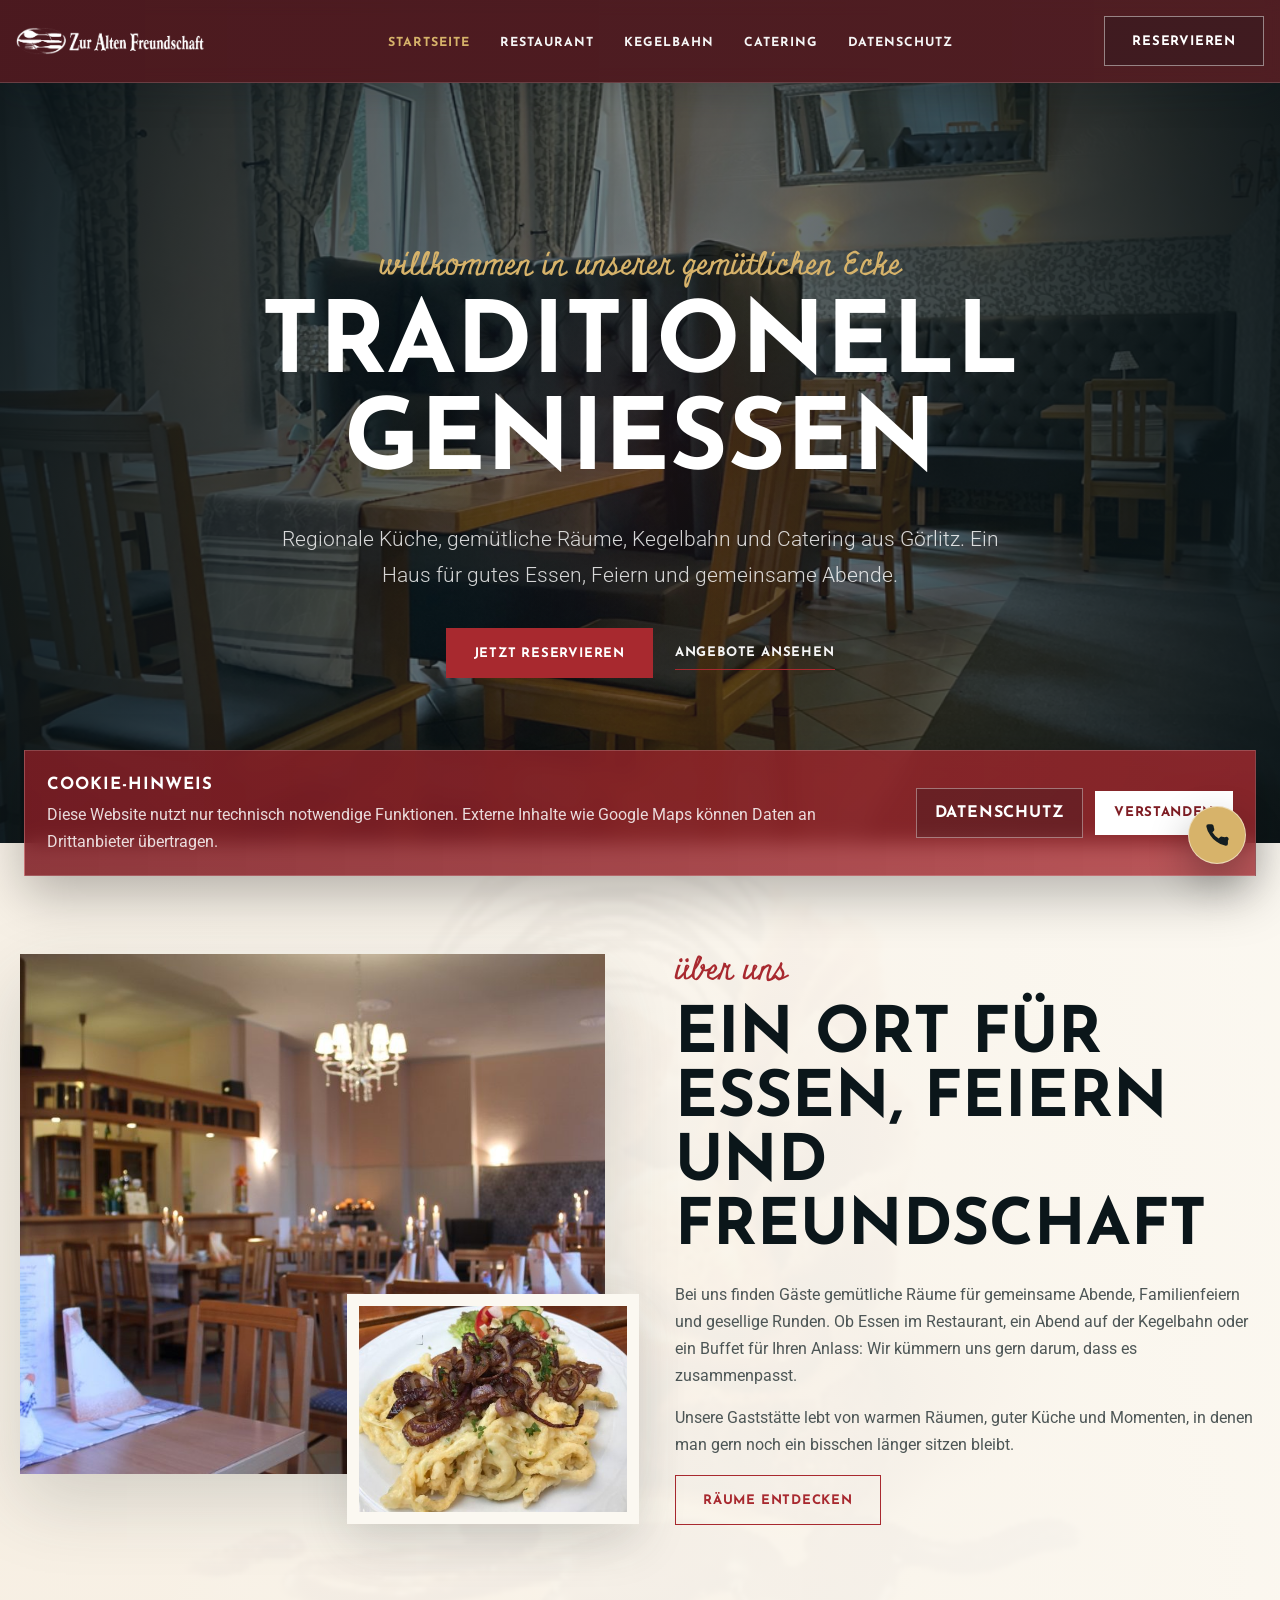
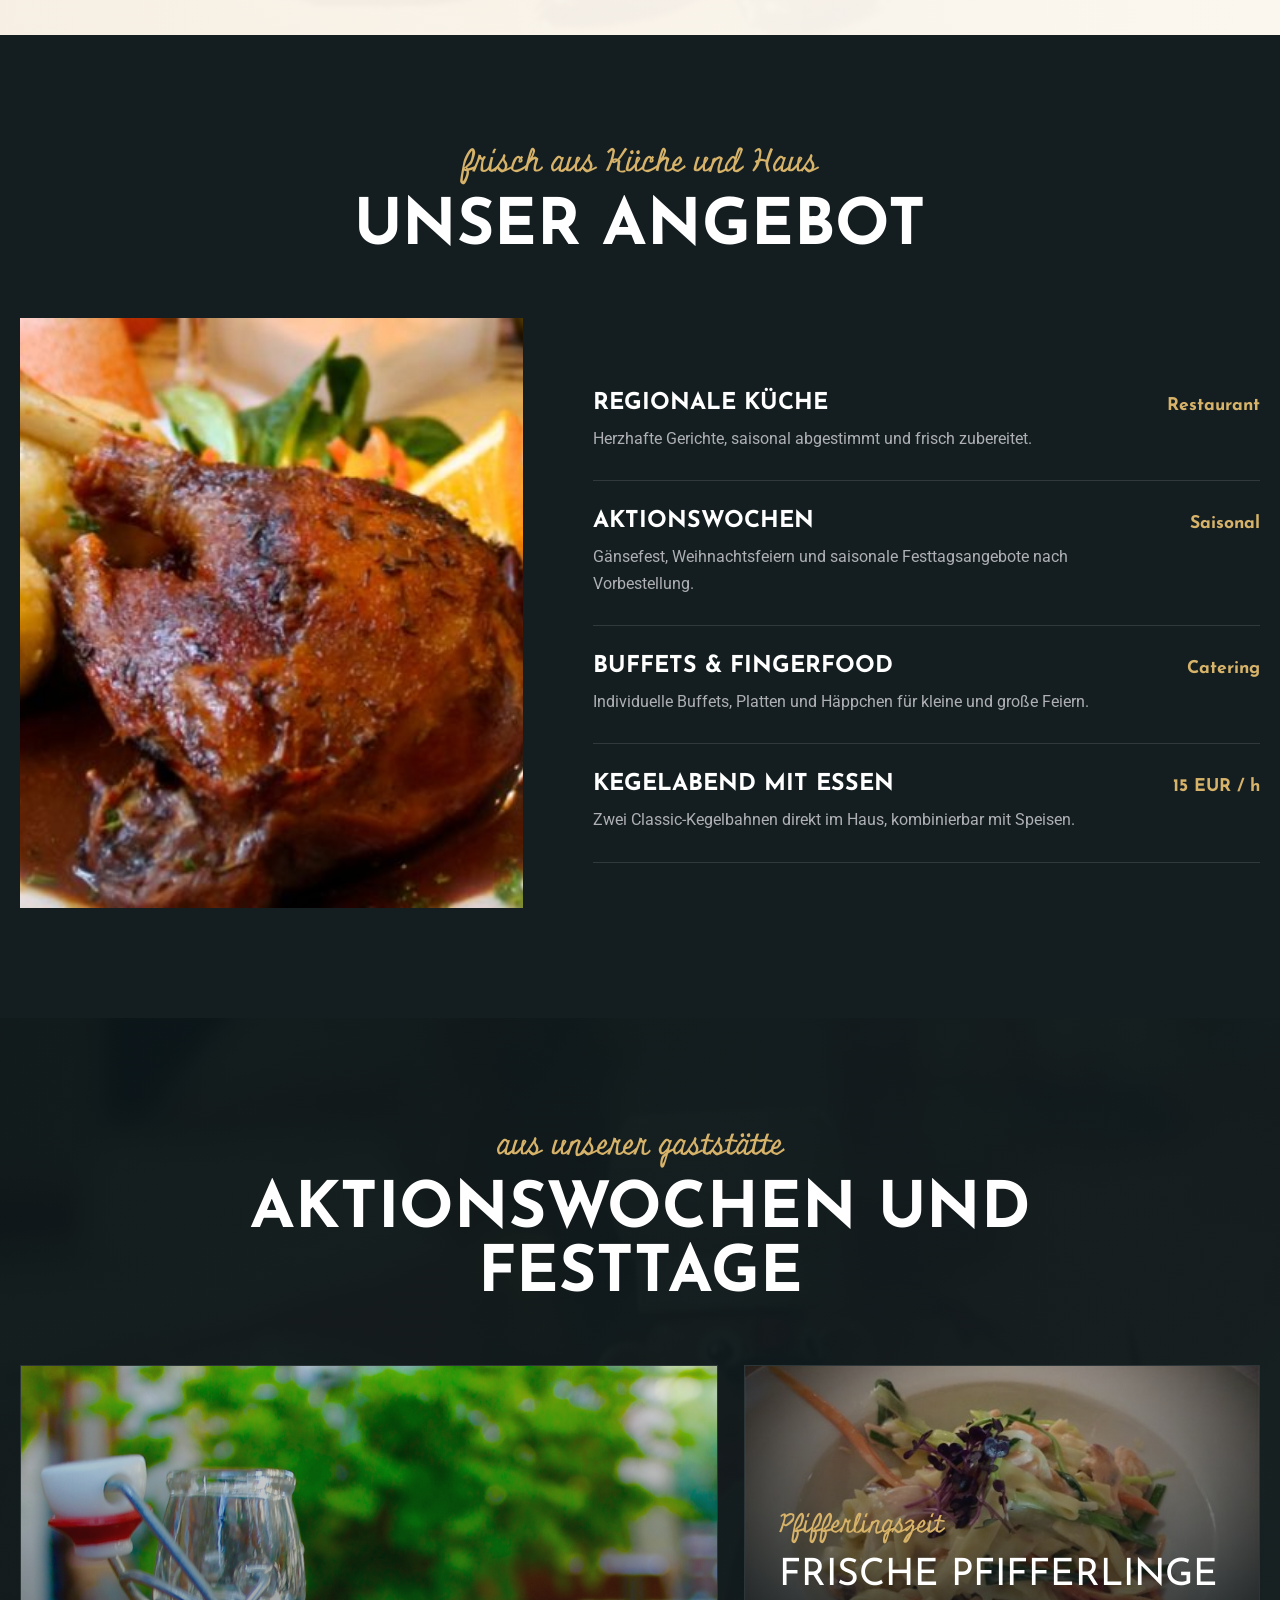
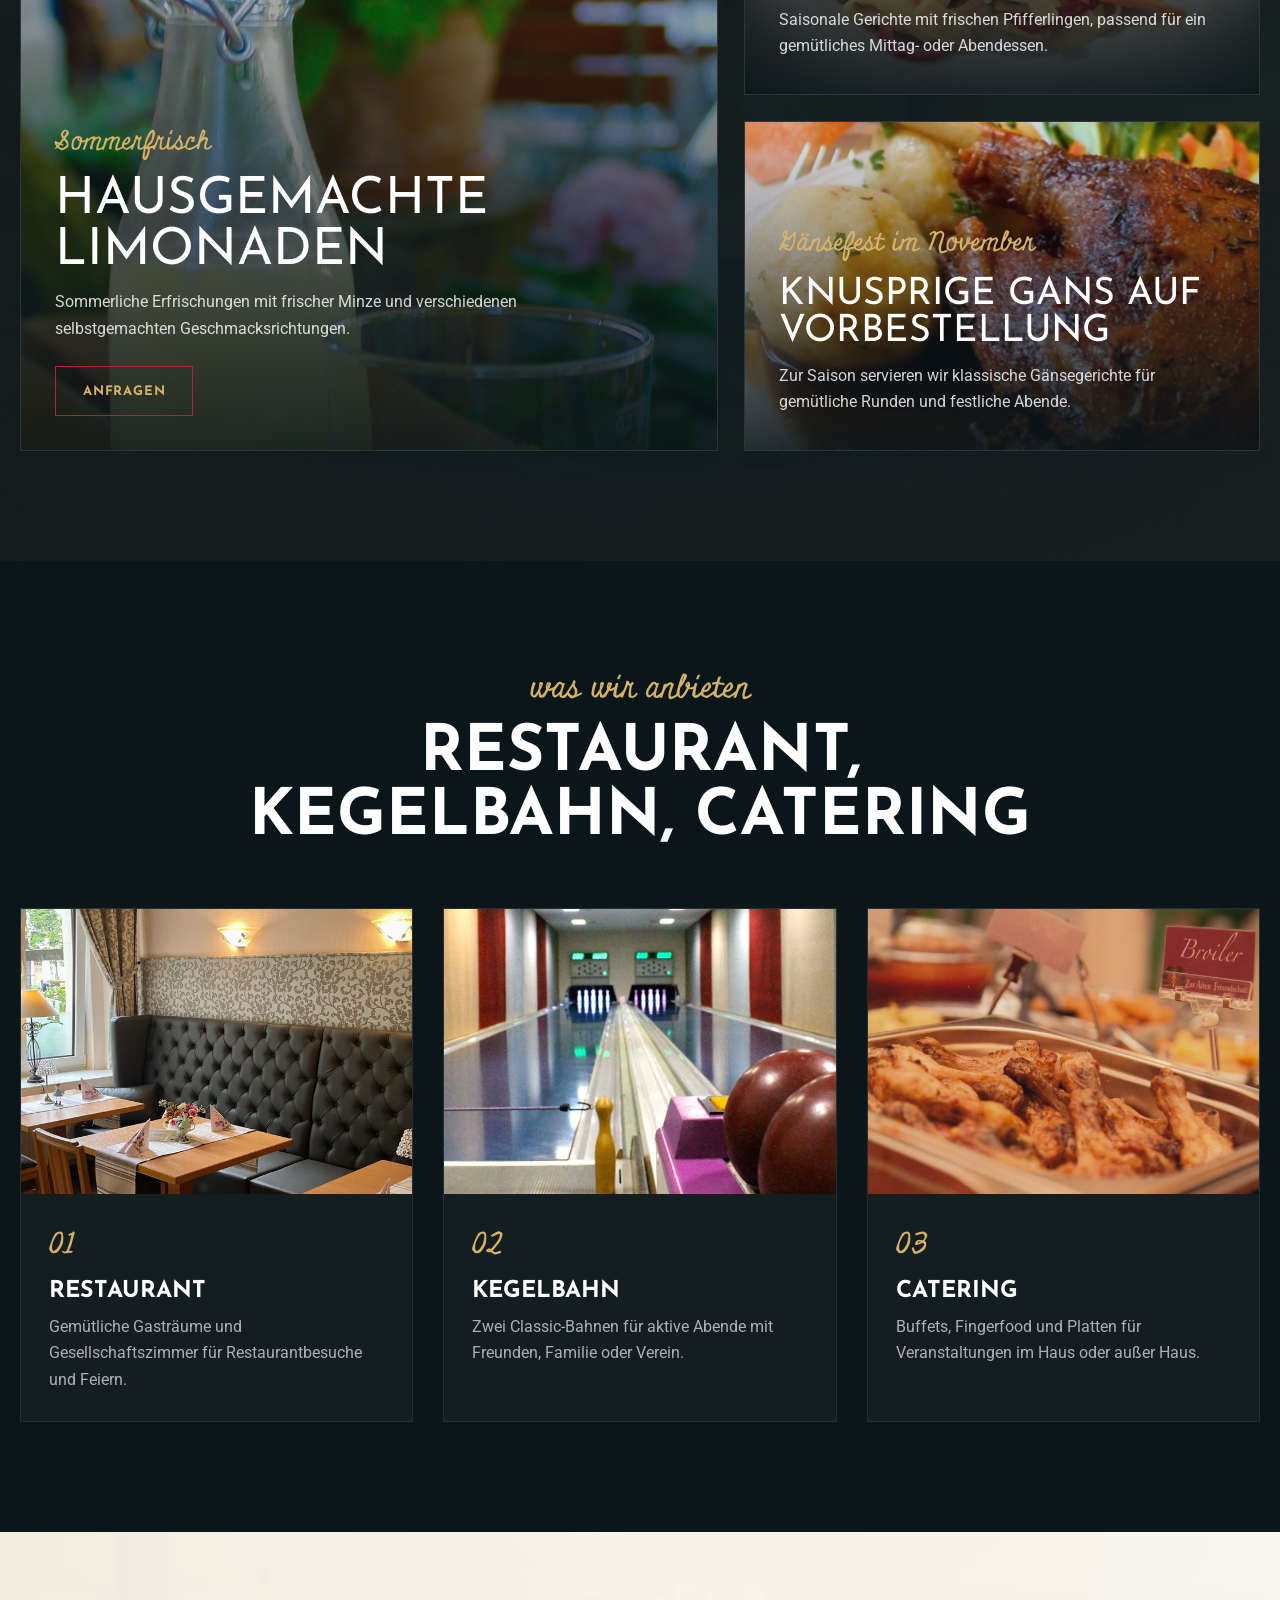
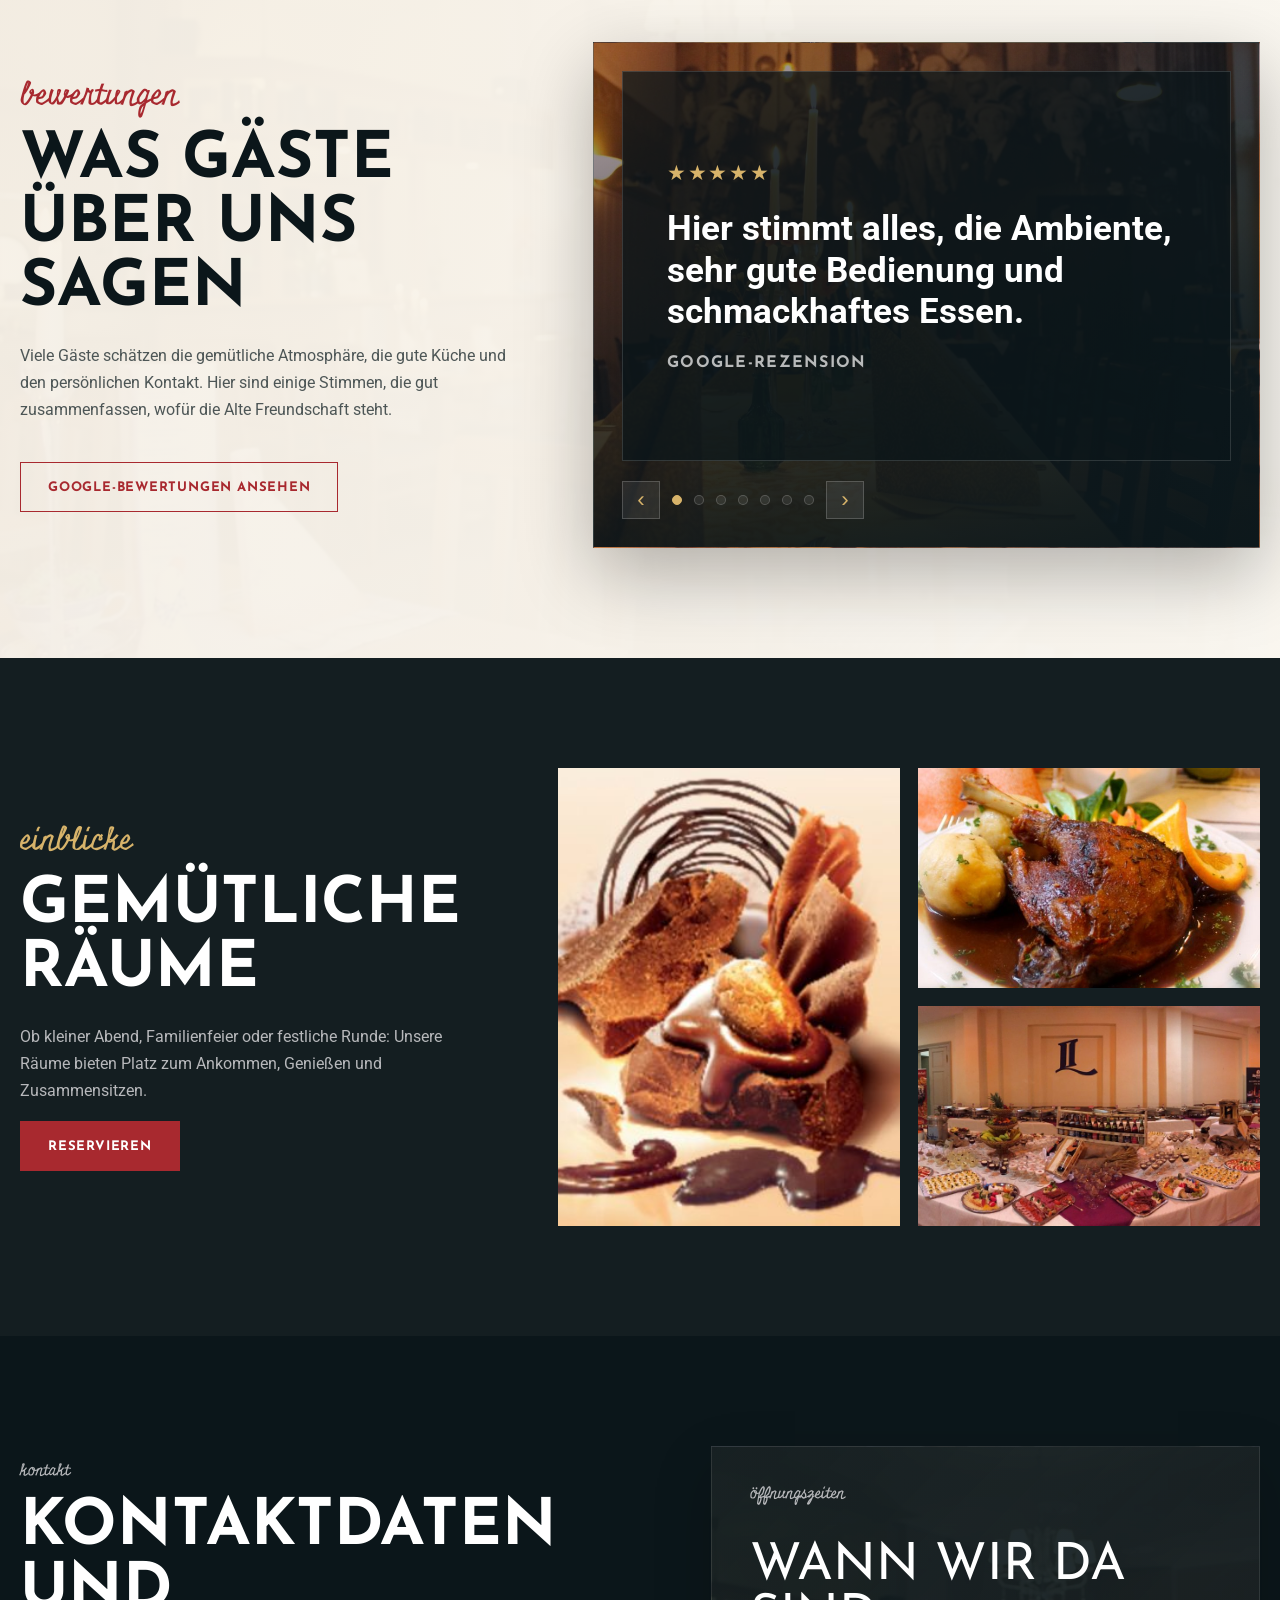
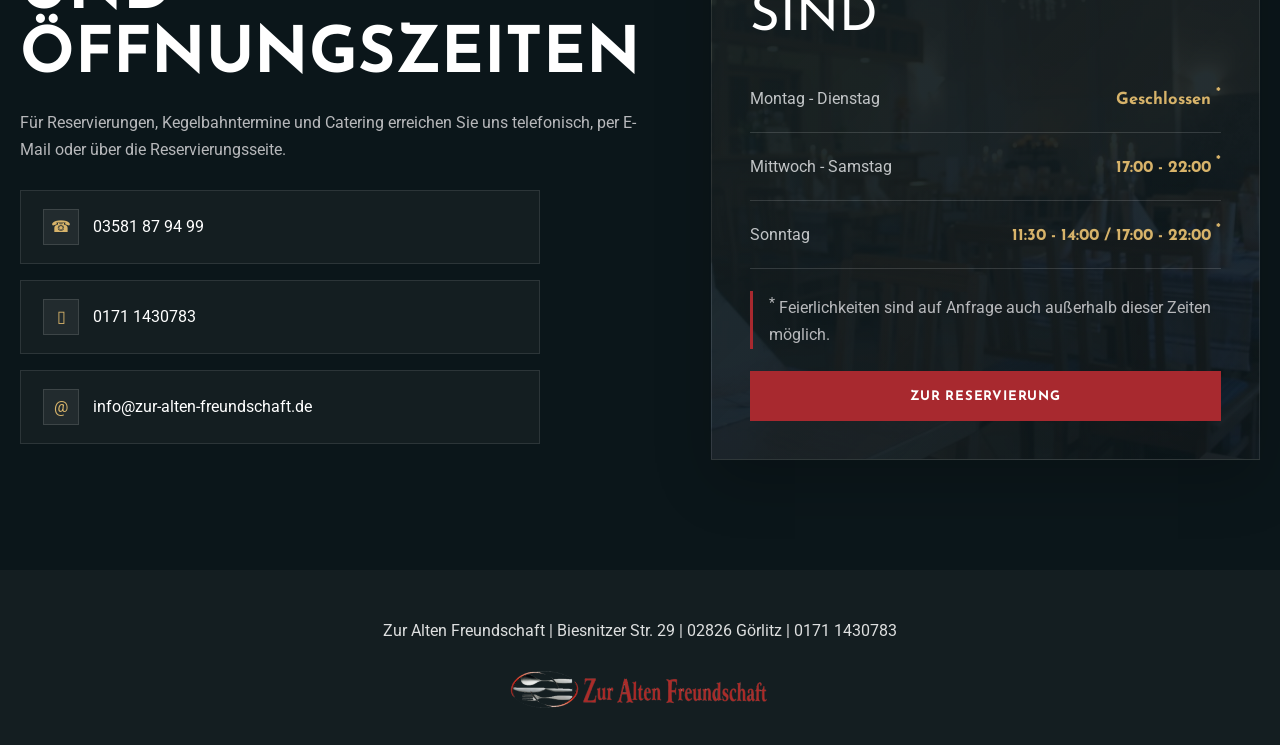
==== index.html @ 2b494a45 "Update homepage card for Pfifferlingszeit" ====
<!doctype html>
<html lang="de">
  <head>
    <meta charset="utf-8">
    <meta name="viewport" content="width=device-width, initial-scale=1">
    <title>Zur Alten Freundschaft Görlitz | Restaurant, Kegelbahn &amp; Catering</title>
    <meta name="description" content="Zur Alten Freundschaft in Görlitz: regionale Küche, gemütliche Gasträume, Classic-Kegelbahn, Catering und Feiern in der Biesnitzer Straße.">
    <link rel="canonical" href="https://www.zur-alten-freundschaft.de/">
    <meta property="og:type" content="website">
    <meta property="og:locale" content="de_DE">
    <meta property="og:site_name" content="Zur Alten Freundschaft">
    <meta property="og:title" content="Zur Alten Freundschaft Görlitz">
    <meta property="og:description" content="Restaurant, Kegelbahn, Catering und Feiern in Görlitz.">
    <meta property="og:url" content="https://www.zur-alten-freundschaft.de/">
    <meta property="og:image" content="https://www.zur-alten-freundschaft.de/assets/images/hero.jpg">
    <meta name="twitter:card" content="summary_large_image">
    <meta name="twitter:title" content="Zur Alten Freundschaft Görlitz">
    <meta name="twitter:description" content="Restaurant, Kegelbahn, Catering und Feiern in Görlitz.">
    <meta name="twitter:image" content="https://www.zur-alten-freundschaft.de/assets/images/hero.jpg">
    <script type="application/ld+json">
      {
        "@context": "https://schema.org",
        "@type": "Restaurant",
        "name": "Zur Alten Freundschaft",
        "url": "https://www.zur-alten-freundschaft.de/",
        "image": "https://www.zur-alten-freundschaft.de/assets/images/hero.jpg",
        "telephone": ["+49 3581 879499", "+49 171 1430783"],
        "email": "info@zur-alten-freundschaft.de",
        "address": {
          "@type": "PostalAddress",
          "streetAddress": "Biesnitzer Str. 29",
          "postalCode": "02826",
          "addressLocality": "Görlitz",
          "addressCountry": "DE"
        },
        "servesCuisine": ["Regionale Küche", "Deutsche Küche"],
        "priceRange": "$$",
        "amenityFeature": [
          {
            "@type": "LocationFeatureSpecification",
            "name": "Classic-Kegelbahn",
            "value": true
          },
          {
            "@type": "LocationFeatureSpecification",
            "name": "Catering und Partyservice",
            "value": true
          }
        ],
        "openingHoursSpecification": [
          {
            "@type": "OpeningHoursSpecification",
            "dayOfWeek": ["Wednesday", "Thursday", "Friday", "Saturday"],
            "opens": "17:00",
            "closes": "22:00"
          },
          {
            "@type": "OpeningHoursSpecification",
            "dayOfWeek": "Sunday",
            "opens": "11:30",
            "closes": "14:00"
          },
          {
            "@type": "OpeningHoursSpecification",
            "dayOfWeek": "Sunday",
            "opens": "17:00",
            "closes": "22:00"
          }
        ]
      }
    </script>
    <link rel="preconnect" href="https://fonts.googleapis.com">
    <link rel="preconnect" href="https://fonts.gstatic.com" crossorigin>
    <link href="https://fonts.googleapis.com/css2?family=Josefin+Sans:wght@300;400;600;700&amp;family=Miniver&amp;family=Roboto:wght@400;500;700&amp;display=swap" rel="stylesheet">
    <link rel="stylesheet" href="styles.css">
  </head>
  <body class="bites-page">
    <a class="skip-link" href="#inhalt">Zum Inhalt springen</a>

    <header class="bites-header">
      <div class="bites-header-inner">
        <a class="bites-brand" href="index.html" aria-label="Zur Alten Freundschaft">
          <img src="assets/images/logo-small.png" alt="Zur Alten Freundschaft">
        </a>
        <button class="bites-menu-toggle" type="button" aria-expanded="false" aria-controls="bites-nav">
          <span></span>
          <span></span>
          <span></span>
          <span class="visually-hidden">Menü öffnen</span>
        </button>
        <nav class="bites-nav" id="bites-nav" aria-label="Hauptnavigation">
          <a href="index.html" aria-current="page">Startseite</a>
          <a href="restaurant.html">Restaurant</a>
          <a href="kegelbahn.html">Kegelbahn</a>
          <a href="catering.html">Catering</a>
          <a href="impressum.html">Datenschutz</a>
        </nav>
        <a class="bites-reserve" href="reservierung.html">Reservieren</a>
      </div>
    </header>

    <main id="inhalt">
      <section class="bites-hero">
        <div class="bites-hero-media" aria-hidden="true">
          <img src="assets/images/hero.jpg" alt="">
        </div>
        <div class="bites-hero-content">
          <p class="script-title">willkommen in unserer gemütlichen Ecke</p>
          <h1>Traditionell genießen</h1>
          <p>Regionale Küche, gemütliche Räume, Kegelbahn und Catering aus Görlitz. Ein Haus für gutes Essen, Feiern und gemeinsame Abende.</p>
          <div class="bites-actions">
            <a class="bites-button" href="reservierung.html">Jetzt reservieren</a>
            <a class="bites-link" href="#speisekarte">Angebote ansehen</a>
          </div>
        </div>
      </section>

      <section class="bites-about">
        <div class="bites-container bites-about-grid">
          <div class="bites-about-images">
            <img class="about-main" src="assets/images/restaurant-gastraum.jpg" alt="Gastraum der Alten Freundschaft">
            <img class="about-small" src="assets/images/home-15.jpg" alt="Gemütlicher Innenraum">
          </div>
          <div class="bites-copy">
            <p class="script-title">über uns</p>
            <h2>Ein Ort für Essen, Feiern und Freundschaft</h2>
            <p>Bei uns finden Gäste gemütliche Räume für gemeinsame Abende, Familienfeiern und gesellige Runden. Ob Essen im Restaurant, ein Abend auf der Kegelbahn oder ein Buffet für Ihren Anlass: Wir kümmern uns gern darum, dass es zusammenpasst.</p>
            <p>Unsere Gaststätte lebt von warmen Räumen, guter Küche und Momenten, in denen man gern noch ein bisschen länger sitzen bleibt.</p>
            <a class="bites-button outline" href="restaurant.html">Räume entdecken</a>
          </div>
        </div>
      </section>

      <section class="bites-specials" id="speisekarte">
        <div class="bites-container">
          <div class="bites-section-title">
            <p class="script-title">frisch aus Küche und Haus</p>
            <h2>Unser Angebot</h2>
          </div>
          <div class="bites-menu-grid">
            <div class="bites-menu-image">
              <img src="assets/images/home-01.jpg" alt="Angerichtetes Gericht">
            </div>
            <div class="bites-menu-list">
              <article>
                <div>
                  <h3>Regionale Küche</h3>
                  <p>Herzhafte Gerichte, saisonal abgestimmt und frisch zubereitet.</p>
                </div>
                <strong>Restaurant</strong>
              </article>
              <article>
                <div>
                  <h3>Aktionswochen</h3>
                  <p>Gänsefest, Weihnachtsfeiern und saisonale Festtagsangebote nach Vorbestellung.</p>
                </div>
                <strong>Saisonal</strong>
              </article>
              <article>
                <div>
                  <h3>Buffets &amp; Fingerfood</h3>
                  <p>Individuelle Buffets, Platten und Häppchen für kleine und große Feiern.</p>
                </div>
                <strong>Catering</strong>
              </article>
              <article>
                <div>
                  <h3>Kegelabend mit Essen</h3>
                  <p>Zwei Classic-Kegelbahnen direkt im Haus, kombinierbar mit Speisen.</p>
                </div>
                <strong>15 EUR / h</strong>
              </article>
            </div>
          </div>
        </div>
      </section>

      <section class="bites-actions-band">
        <div class="bites-container">
          <div class="bites-section-title">
            <p class="script-title">aus unserer gaststätte</p>
            <h2>Aktionswochen und Festtage</h2>
          </div>
          <div class="bites-action-week-grid">
            <article class="bites-action-week featured">
              <img src="assets/images/hausgemachte-limonade.jpg" alt="Hausgemachte Limonade mit Minze">
              <div>
                <span>Sommerfrisch</span>
                <h3>Hausgemachte Limonaden</h3>
                <p>Sommerliche Erfrischungen mit frischer Minze und verschiedenen selbstgemachten Geschmacksrichtungen.</p>
                <a class="bites-button outline" href="reservierung.html">Anfragen</a>
              </div>
            </article>
            <article class="bites-action-week">
              <img src="assets/images/home-17.jpg" alt="Saisonales Gericht zur Pfifferlingszeit">
              <div>
                <span>Pfifferlingszeit</span>
                <h3>Frische Pfifferlinge</h3>
                <p>Saisonale Gerichte mit frischen Pfifferlingen, passend für ein gemütliches Mittag- oder Abendessen.</p>
              </div>
            </article>
            <article class="bites-action-week">
              <img src="assets/images/action-xmas-food.jpg" alt="Saisonales Gänsegericht">
              <div>
                <span>Gänsefest im November</span>
                <h3>Knusprige Gans auf Vorbestellung</h3>
                <p>Zur Saison servieren wir klassische Gänsegerichte für gemütliche Runden und festliche Abende.</p>
              </div>
            </article>
          </div>
        </div>
      </section>

      <section class="bites-offers">
        <div class="bites-container">
          <div class="bites-section-title">
            <p class="script-title">was wir anbieten</p>
            <h2>Restaurant, Kegelbahn, Catering</h2>
          </div>
          <div class="bites-card-grid">
            <a class="bites-card" href="restaurant.html">
              <img src="assets/images/offer-rooms.jpg" alt="Gedeckter Tisch im Gastraum">
              <span>01</span>
              <h3>Restaurant</h3>
              <p>Gemütliche Gasträume und Gesellschaftszimmer für Restaurantbesuche und Feiern.</p>
            </a>
            <a class="bites-card" href="kegelbahn.html">
              <img src="assets/images/offer-kegel.jpg" alt="Classic-Kegelbahn">
              <span>02</span>
              <h3>Kegelbahn</h3>
              <p>Zwei Classic-Bahnen für aktive Abende mit Freunden, Familie oder Verein.</p>
            </a>
            <a class="bites-card" href="catering.html">
              <img src="assets/images/offer-catering.jpg" alt="Cateringplatte mit frischen Speisen">
              <span>03</span>
              <h3>Catering</h3>
              <p>Buffets, Fingerfood und Platten für Veranstaltungen im Haus oder außer Haus.</p>
            </a>
          </div>
        </div>
      </section>

      <section class="bites-reviews" aria-labelledby="bewertungen-title">
        <div class="bites-container bites-review-grid">
          <div class="bites-copy bites-review-intro">
            <p class="script-title">bewertungen</p>
            <h2 id="bewertungen-title">Was Gäste über uns sagen</h2>
            <p>Viele Gäste schätzen die gemütliche Atmosphäre, die gute Küche und den persönlichen Kontakt. Hier sind einige Stimmen, die gut zusammenfassen, wofür die Alte Freundschaft steht.</p>
            <a class="bites-button outline" href="https://www.google.com/search?q=Zur+Alten+Freundschaft+G%C3%B6rlitz+Bewertungen" target="_blank" rel="noopener">Google-Bewertungen ansehen</a>
          </div>
          <div class="bites-review-slider" data-review-slider aria-label="Gästestimmen als Slider">
            <div class="bites-review-track">
              <article class="bites-review-card is-active" data-review-slide>
                <div class="bites-review-stars" aria-label="5 von 5 Sternen">★★★★★</div>
                <blockquote>Hier stimmt alles, die Ambiente, sehr gute Bedienung und schmackhaftes Essen.</blockquote>
                <p>Google-Rezension</p>
              </article>
              <article class="bites-review-card" data-review-slide aria-hidden="true">
                <div class="bites-review-stars" aria-label="5 von 5 Sternen">★★★★★</div>
                <blockquote>Essen war sehr gut und Bedienung war freundlich.</blockquote>
                <p>Stefan Kirsch</p>
              </article>
              <article class="bites-review-card" data-review-slide aria-hidden="true">
                <div class="bites-review-stars" aria-label="5 von 5 Sternen">★★★★★</div>
                <blockquote>Der Abend war sehr gemütlich, das Essen schmeckte sehr gut. Der Service war freundlich und auf unser Wohl bedacht. Gerne kommen wir wieder.</blockquote>
                <p>Katrin Elsner</p>
              </article>
              <article class="bites-review-card" data-review-slide aria-hidden="true">
                <div class="bites-review-stars" aria-label="5 von 5 Sternen">★★★★★</div>
                <blockquote>Tolle Gaststätte!</blockquote>
                <p>Anja Klaus</p>
              </article>
              <article class="bites-review-card" data-review-slide aria-hidden="true">
                <div class="bites-review-stars" aria-label="5 von 5 Sternen">★★★★★</div>
                <blockquote>Wir sind sehr freundlich empfangen und bedient worden. Das Ambiente ist richtig toll und angenehm. Das Essen war außerdem sehr lecker. Nur zu empfehlen.</blockquote>
                <p>San Dra</p>
              </article>
              <article class="bites-review-card" data-review-slide aria-hidden="true">
                <div class="bites-review-stars" aria-label="5 von 5 Sternen">★★★★★</div>
                <blockquote>Waren zum Feiern da, sehr gutes Buffet, super freundliches Personal und echt gutes Bier. Daumen hoch. Besten Dank und Grüße aus Oberbayern!</blockquote>
                <p>Andi Fre</p>
              </article>
              <article class="bites-review-card" data-review-slide aria-hidden="true">
                <div class="bites-review-stars" aria-label="5 von 5 Sternen">★★★★★</div>
                <blockquote>Sehr lecker und wir brauchten nicht lange auf unser Essen warten obwohl die Gaststätte gerammelt voll war. Das Servicepersonal ist nett und aufmerksam.</blockquote>
                <p>Norina Betke</p>
              </article>
            </div>
            <div class="bites-review-controls" aria-label="Bewertungen wechseln">
              <button type="button" data-review-prev aria-label="Vorherige Bewertung">‹</button>
              <button type="button" class="is-active" data-review-dot aria-label="Bewertung 1 anzeigen"></button>
              <button type="button" data-review-dot aria-label="Bewertung 2 anzeigen"></button>
              <button type="button" data-review-dot aria-label="Bewertung 3 anzeigen"></button>
              <button type="button" data-review-dot aria-label="Bewertung 4 anzeigen"></button>
              <button type="button" data-review-dot aria-label="Bewertung 5 anzeigen"></button>
              <button type="button" data-review-dot aria-label="Bewertung 6 anzeigen"></button>
              <button type="button" data-review-dot aria-label="Bewertung 7 anzeigen"></button>
              <button type="button" data-review-next aria-label="Nächste Bewertung">›</button>
            </div>
          </div>
        </div>
      </section>

      <section class="bites-gallery-band">
        <div class="bites-container bites-gallery-layout">
          <div class="bites-copy">
            <p class="script-title">einblicke</p>
            <h2>Gemütliche Räume</h2>
            <p>Ob kleiner Abend, Familienfeier oder festliche Runde: Unsere Räume bieten Platz zum Ankommen, Genießen und Zusammensitzen.</p>
            <a class="bites-button" href="reservierung.html">Reservieren</a>
          </div>
          <div class="bites-gallery-strip bites-rotating-gallery" aria-label="Wechselnde Einblicke in Räume und Speisen">
            <img
              src="assets/images/home-02.jpg"
              alt="Festlich gedeckter Tisch"
              data-rotating-image
              data-interval="4200"
              data-images="assets/images/home-02.jpg|assets/images/restaurant-gastraum.jpg|assets/images/restaurant-fotozimmer.jpg|assets/images/restaurant-12.jpg|assets/images/home-15.jpg"
              data-alts="Festlich gedeckter Tisch|Gastraum der Alten Freundschaft|Fotozimmer mit historischer Dekoration|Feierlich eingedeckte Tafel|Gemütlicher Innenraum">
            <img
              src="assets/images/home-06.jpg"
              alt="Buffetauswahl"
              data-rotating-image
              data-interval="5200"
              data-images="assets/images/home-06.jpg|assets/images/catering-buffet.jpg|assets/images/catering-fingerfood.jpg|assets/images/catering-platte.jpg|assets/images/home-01.jpg"
              data-alts="Buffetauswahl|Kaltes und warmes Buffet|Fingerfood auf Platten|Belegte Brötchen und Häppchen|Angerichtetes Gericht">
            <img
              src="assets/images/catering-wide.jpg"
              alt="Cateringtafel"
              data-rotating-image
              data-interval="6100"
              data-images="assets/images/catering-wide.jpg|assets/images/catering-01.jpg|assets/images/offer-catering.jpg|assets/images/action-xmas-food.jpg|assets/images/restaurant-maritimer.jpg"
              data-alts="Cateringtafel|Cateringplatte mit herzhaften Speisen|Cateringplatte mit frischen Speisen|Saisonales Gericht|Maritim gestalteter Raum">
          </div>
        </div>
      </section>

      <section class="bites-contact">
        <div class="bites-container bites-contact-grid">
          <div>
            <p class="script-title">kontakt</p>
            <h2>Kontaktdaten und Öffnungszeiten</h2>
            <p>Für Reservierungen, Kegelbahntermine und Catering erreichen Sie uns telefonisch, per E-Mail oder über die Reservierungsseite.</p>
            <div class="bites-contact-box bites-contact-compact">
              <a href="tel:+493581879499">03581 87 94 99</a>
              <a href="tel:+491711430783">0171 1430783</a>
              <a href="mailto:info@zur-alten-freundschaft.de">info@zur-alten-freundschaft.de</a>
            </div>
          </div>
          <div class="bites-hours-panel">
            <p class="script-title">öffnungszeiten</p>
            <h3>Wann wir da sind</h3>
            <div class="bites-hours" aria-label="Öffnungszeiten">
              <div><span>Montag - Dienstag</span><strong>Geschlossen <sup>*</sup></strong></div>
              <div><span>Mittwoch - Samstag</span><strong>17:00 - 22:00 <sup>*</sup></strong></div>
              <div><span>Sonntag</span><strong>11:30 - 14:00 / 17:00 - 22:00 <sup>*</sup></strong></div>
            </div>
            <p class="bites-hours-note"><sup>*</sup> Feierlichkeiten sind auf Anfrage auch außerhalb dieser Zeiten möglich.</p>
            <a class="bites-button" href="reservierung.html">Zur Reservierung</a>
          </div>
        </div>
      </section>
    </main>

    <footer class="page-footer bites-footer">
      <p>Zur Alten Freundschaft | Biesnitzer Str. 29 | 02826 Görlitz | 0171 1430783</p>
      <img class="footer-logo" src="assets/images/logo-small.png" alt="Zur Alten Freundschaft Logo">
    </footer>
    <div class="cookie-banner" data-cookie-banner role="region" aria-label="Cookie-Hinweis">
      <div>
        <strong>Cookie-Hinweis</strong>
        <p>Diese Website nutzt nur technisch notwendige Funktionen. Externe Inhalte wie Google Maps können Daten an Drittanbieter übertragen.</p>
      </div>
      <div class="cookie-actions">
        <a href="impressum.html">Datenschutz</a>
        <button type="button" data-cookie-accept>Verstanden</button>
      </div>
    </div>
    <script src="script.js"></script>
  </body>
</html>
---- styles.css ----
:root {
  --ink: #2f3737;
  --muted: #677270;
  --coal: #4d5656;
  --coal-dark: #303838;
  --gold: #99700a;
  --gold-soft: #fecf88;
  --red: #cb0f33;
  --paper: #ffffff;
  --cream: #f7f1e7;
  --cream-2: #fbf8f1;
  --line: rgba(77, 86, 86, 0.16);
  --shadow: 0 18px 45px rgba(27, 32, 32, 0.16);
  color-scheme: light;
}

* {
  box-sizing: border-box;
}

html {
  scroll-behavior: smooth;
  overflow-x: clip;
}

body {
  margin: 0;
  overflow-x: clip;
  color: var(--ink);
  background: var(--paper);
  font-family: Nunito, "Nunito Sans", Arial, Helvetica, sans-serif;
  font-size: 16px;
  line-height: 1.65;
}

img {
  display: block;
  max-width: 100%;
}

a {
  color: inherit;
}

.skip-link {
  position: absolute;
  left: 1rem;
  top: 1rem;
  z-index: 10;
  transform: translateY(-150%);
  background: var(--red);
  color: var(--paper);
  padding: 0.6rem 0.9rem;
  text-decoration: none;
}

.skip-link:focus {
  transform: translateY(0);
}

.visually-hidden {
  position: absolute;
  width: 1px;
  height: 1px;
  padding: 0;
  overflow: hidden;
  clip: rect(0, 0, 0, 0);
  white-space: nowrap;
  border: 0;
}

.site-hero {
  position: relative;
  min-height: 610px;
  display: flex;
  flex-direction: column;
  color: var(--paper);
  isolation: isolate;
  background:
    linear-gradient(rgba(48, 56, 56, 0.45), rgba(48, 56, 56, 0.55)),
    url("assets/images/hero.jpg") center / cover fixed;
  clip-path: polygon(0 0, 100% 0, 100% 92%, 0 100%);
}

.site-hero::before {
  content: "";
  position: absolute;
  inset: 0;
  z-index: -1;
  background: radial-gradient(circle at 50% 18%, rgba(255, 255, 255, 0.14), transparent 32%);
}

.subhero {
  min-height: 430px;
}

.home-hero {
  min-height: auto;
  color: var(--ink);
  background:
    linear-gradient(180deg, #ffffff 0%, #ffffff 118px, var(--cream-2) 118px, var(--cream-2) 100%);
  clip-path: none;
}

.home-hero::before {
  display: none;
}

.hero-shell {
  width: min(960px, calc(100% - 32px));
  margin: 0 auto;
  padding: 28px 0 118px;
  flex: 1;
  display: flex;
  flex-direction: column;
}

.home-hero .hero-shell {
  width: min(1160px, calc(100% - 32px));
  padding: 24px 0 64px;
}

.brand {
  display: flex;
  justify-content: center;
  margin-bottom: 24px;
}

.brand img {
  width: min(425px, 86vw);
  height: auto;
}

.home-hero .brand {
  margin-bottom: 18px;
}

.home-hero .brand img {
  width: min(385px, 82vw);
}

.main-nav {
  display: flex;
  justify-content: center;
  gap: 10px;
  flex-wrap: wrap;
  margin-bottom: auto;
}

.home-hero .main-nav {
  width: fit-content;
  max-width: 100%;
  margin: 0 auto 44px;
  padding: 7px;
  border: 1px solid rgba(77, 86, 86, 0.16);
  background: rgba(255, 255, 255, 0.88);
  box-shadow: 0 12px 28px rgba(30, 36, 36, 0.08);
}

.main-nav a {
  min-height: 44px;
  display: inline-flex;
  align-items: center;
  justify-content: center;
  padding: 9px 16px;
  border: 1px solid rgba(255, 255, 255, 0.35);
  background: rgba(255, 255, 255, 0.08);
  color: var(--paper);
  text-decoration: none;
  text-transform: uppercase;
  font-size: 0.83rem;
  font-weight: 700;
}

.home-hero .main-nav a {
  min-height: 38px;
  padding: 7px 13px;
  border-color: transparent;
  background: transparent;
  color: var(--coal);
  font-size: 0.78rem;
}

.main-nav a:hover,
.main-nav a:focus-visible,
.main-nav a[aria-current="page"] {
  background: var(--red);
  border-color: var(--red);
  outline: none;
}

.home-hero .main-nav a:hover,
.home-hero .main-nav a:focus-visible,
.home-hero .main-nav a[aria-current="page"] {
  color: var(--paper);
}

.home-intro {
  display: grid;
  grid-template-columns: minmax(0, 0.9fr) minmax(420px, 1.1fr);
  gap: 52px;
  align-items: center;
  padding: 46px 0 24px;
}

.hero-copy {
  width: min(760px, 100%);
  margin: 92px auto 0;
  text-align: center;
}

.home-hero .hero-copy {
  width: 100%;
  margin: 0;
  text-align: left;
}

.hero-copy h1 {
  margin: 0;
  color: var(--gold-soft);
  font-family: "Nunito Sans", Nunito, Arial, Helvetica, sans-serif;
  font-size: clamp(2.4rem, 6vw, 4.8rem);
  line-height: 1.02;
  font-weight: 400;
}

.home-hero .hero-copy h1 {
  color: var(--gold);
  font-size: clamp(2.65rem, 5.5vw, 5.35rem);
  line-height: 0.98;
}

.hero-copy p {
  margin: 18px auto 0;
  max-width: 660px;
  color: rgba(255, 255, 255, 0.94);
  font-size: 1.08rem;
}

.home-hero .hero-copy p {
  margin-left: 0;
  color: var(--muted);
  font-size: 1.12rem;
}

.home-hero .eyebrow {
  color: var(--red);
}

.hero-actions {
  display: flex;
  justify-content: center;
  flex-wrap: wrap;
  gap: 12px;
  margin-top: 28px;
}

.home-hero .hero-actions {
  justify-content: flex-start;
  margin-top: 30px;
}

.home-hero .button.secondary {
  color: var(--red);
  border-color: rgba(203, 15, 51, 0.32);
}

.home-hero .button.secondary:hover,
.home-hero .button.secondary:focus-visible {
  background: rgba(203, 15, 51, 0.08);
}

.hero-visual {
  position: relative;
  min-height: 410px;
}

.hero-visual-main,
.hero-visual-small {
  width: 100%;
  object-fit: cover;
  box-shadow: var(--shadow);
}

.hero-visual-main {
  height: 390px;
  border: 10px solid var(--paper);
}

.hero-visual-small {
  position: absolute;
  left: -54px;
  bottom: -22px;
  width: min(238px, 42%);
  aspect-ratio: 1;
  border: 8px solid var(--paper);
}

.button {
  display: inline-flex;
  min-height: 44px;
  align-items: center;
  justify-content: center;
  padding: 11px 20px;
  border: 1px solid var(--red);
  background: var(--red);
  color: var(--paper);
  font-weight: 700;
  text-decoration: none;
  cursor: pointer;
  transition: transform 160ms ease, background 160ms ease, color 160ms ease;
}

.button:hover,
.button:focus-visible {
  transform: translateY(-1px);
  background: #a90d2b;
  outline: none;
}

.button.secondary {
  background: transparent;
  color: var(--paper);
  border-color: rgba(255, 255, 255, 0.64);
}

.button.secondary:hover,
.button.secondary:focus-visible {
  background: rgba(255, 255, 255, 0.14);
}

.button.light {
  color: var(--red);
  background: var(--paper);
  border-color: var(--paper);
}

.button.ghost {
  color: var(--red);
  background: transparent;
}

.section {
  width: min(1120px, calc(100% - 32px));
  margin: 0 auto;
  padding: 82px 0;
}

.section.tight {
  padding: 54px 0;
}

.section-heading {
  max-width: 760px;
  margin: 0 auto 42px;
  text-align: center;
}

.eyebrow {
  margin: 0 0 8px;
  color: var(--muted);
  text-transform: uppercase;
  font-size: 0.78rem;
  font-weight: 800;
}

h1,
h2,
h3,
h4 {
  font-family: "Nunito Sans", Nunito, Arial, Helvetica, sans-serif;
  font-weight: 400;
  line-height: 1.16;
}

h2 {
  margin: 0;
  color: var(--gold);
  font-size: clamp(2rem, 4vw, 3.05rem);
}

h3 {
  margin: 0 0 10px;
  color: var(--gold);
  font-size: clamp(1.35rem, 2vw, 1.78rem);
}

p {
  margin: 0 0 1rem;
}

.lead {
  font-size: 1.08rem;
  color: var(--muted);
}

.two-col {
  display: grid;
  grid-template-columns: minmax(0, 1fr) minmax(0, 1fr);
  gap: 44px;
  align-items: center;
}

.two-col.start {
  align-items: start;
}

.image-frame {
  overflow: hidden;
  border: 1px solid var(--line);
  background: var(--cream);
  box-shadow: var(--shadow);
}

.image-frame img {
  width: 100%;
  height: 100%;
  min-height: 320px;
  object-fit: cover;
}

.feature-grid,
.action-grid,
.service-grid {
  display: grid;
  grid-template-columns: repeat(3, minmax(0, 1fr));
  gap: 28px;
}

.feature-card,
.action-card,
.service-card {
  border: 1px solid var(--line);
  background: var(--paper);
  box-shadow: 0 12px 28px rgba(30, 36, 36, 0.08);
}

.feature-card {
  padding: 28px;
  text-align: center;
}

.feature-card img {
  width: min(220px, 74%);
  aspect-ratio: 1;
  margin: 0 auto 22px;
  border-radius: 50%;
  object-fit: cover;
}

.feature-card p,
.service-card p,
.action-card p {
  color: var(--muted);
}

.service-card img,
.action-card img {
  width: 100%;
  aspect-ratio: 4 / 3;
  object-fit: cover;
}

.service-card .card-body,
.action-card .card-body {
  padding: 24px;
}

.gallery {
  display: grid;
  grid-template-columns: repeat(4, minmax(0, 1fr));
  gap: 12px;
}

.gallery button {
  width: 100%;
  padding: 0;
  border: 0;
  background: transparent;
  cursor: zoom-in;
}

.gallery img {
  width: 100%;
  aspect-ratio: 3 / 2;
  object-fit: cover;
  transition: transform 180ms ease, filter 180ms ease;
}

.gallery button:hover img,
.gallery button:focus-visible img {
  transform: scale(1.025);
  filter: saturate(1.08);
}

.gallery .portrait img {
  aspect-ratio: 2 / 3;
}

.soft-band,
.dark-band,
.gold-band {
  margin: 0;
  width: 100%;
}

.soft-band {
  background: var(--cream-2);
}

.dark-band {
  color: var(--paper);
  background:
    linear-gradient(rgba(48, 56, 56, 0.82), rgba(48, 56, 56, 0.86)),
    url("assets/images/warm-bg.jpg") center / cover fixed;
}

.dark-band h2,
.dark-band h3 {
  color: var(--gold-soft);
}

.dark-band .lead,
.dark-band p {
  color: rgba(255, 255, 255, 0.86);
}

.gold-band {
  color: var(--paper);
  background: var(--gold);
}

.stats {
  display: grid;
  grid-template-columns: repeat(3, minmax(0, 1fr));
  gap: 18px;
  margin-top: 34px;
}

.stat {
  padding: 24px;
  text-align: center;
  border: 1px solid rgba(255, 255, 255, 0.28);
}

.stat strong {
  display: block;
  color: var(--gold-soft);
  font-size: clamp(2rem, 4vw, 3.2rem);
  line-height: 1;
}

.stat span {
  display: block;
  margin-top: 8px;
  text-transform: uppercase;
  font-size: 0.82rem;
  font-weight: 800;
}

.hours {
  display: grid;
  gap: 10px;
}

.hours div {
  display: flex;
  justify-content: space-between;
  gap: 24px;
  padding: 12px 0;
  border-bottom: 1px solid var(--line);
}

.contact-list {
  display: grid;
  gap: 12px;
  margin: 22px 0;
}

.contact-list a {
  color: var(--gold);
  text-decoration: none;
  font-weight: 700;
}

.form-panel {
  padding: 32px;
  border: 1px solid var(--line);
  background: var(--paper);
  box-shadow: 0 12px 28px rgba(30, 36, 36, 0.08);
}

.form-grid {
  display: grid;
  grid-template-columns: repeat(2, minmax(0, 1fr));
  gap: 18px;
}

.field {
  display: grid;
  gap: 6px;
}

.field.full {
  grid-column: 1 / -1;
}

label,
.label {
  color: var(--coal);
  font-weight: 800;
}

input,
textarea,
select {
  width: 100%;
  min-height: 46px;
  border: 1px solid rgba(77, 86, 86, 0.34);
  background: #fff;
  color: var(--ink);
  padding: 11px 13px;
  font: inherit;
}

textarea {
  min-height: 140px;
  resize: vertical;
}

input:focus,
textarea:focus,
select:focus {
  border-color: var(--gold);
  outline: 3px solid rgba(153, 112, 10, 0.14);
}

.choice-row {
  display: flex;
  flex-wrap: wrap;
  gap: 10px;
}

.choice-row label,
.checkline {
  display: inline-flex;
  align-items: center;
  gap: 8px;
  color: var(--coal);
  font-weight: 600;
}

.choice-row input,
.checkline input {
  width: auto;
  min-height: auto;
}

.form-actions {
  display: flex;
  align-items: center;
  gap: 18px;
  margin-top: 22px;
  flex-wrap: wrap;
}

.form-status {
  margin: 0;
  color: var(--gold);
  font-weight: 700;
}

.map-card {
  min-height: 320px;
  padding: 34px;
  display: grid;
  align-content: end;
  background:
    linear-gradient(rgba(48, 56, 56, 0.42), rgba(48, 56, 56, 0.78)),
    url("assets/images/hero.jpg") center / cover;
  color: var(--paper);
}

.map-card h3 {
  color: var(--gold-soft);
}

.page-footer {
  padding: 48px 16px 36px;
  background: var(--coal-dark);
  color: rgba(255, 255, 255, 0.86);
  text-align: center;
}

.footer-nav {
  display: flex;
  justify-content: center;
  flex-wrap: wrap;
  gap: 12px 20px;
  margin-bottom: 20px;
}

.footer-nav a {
  color: rgba(255, 255, 255, 0.9);
  text-decoration: none;
}

.footer-nav a:hover,
.footer-nav a:focus-visible {
  color: var(--gold-soft);
}

.footer-logo {
  width: min(260px, 72vw);
  margin: 26px auto 0;
}

.source-note {
  margin: 18px auto 0;
  max-width: 760px;
  color: rgba(255, 255, 255, 0.56);
  font-size: 0.85rem;
}

dialog.lightbox {
  width: min(1040px, calc(100% - 32px));
  padding: 0;
  border: 0;
  background: transparent;
}

dialog.lightbox::backdrop {
  background: rgba(20, 24, 24, 0.82);
}

.lightbox img {
  width: 100%;
  max-height: 86vh;
  object-fit: contain;
  background: #111;
}

.lightbox button {
  position: absolute;
  right: 0;
  top: -44px;
  min-width: 44px;
  min-height: 44px;
  border: 0;
  background: var(--red);
  color: var(--paper);
  font-size: 1.5rem;
  cursor: pointer;
}

.bites-page {
  --bites-accent: #a8292f;
  --bites-accent-dark: #7f1d24;
  --bites-accent-soft: #d7b36a;
  background: #0b161a;
  color: #f5f5f5;
  font-family: "Roboto", Arial, Helvetica, sans-serif;
}

.bites-page h1,
.bites-page h2,
.bites-page h3,
.bites-page .bites-nav,
.bites-page .bites-button,
.bites-page .bites-reserve,
.bites-page .bites-link {
  font-family: "Josefin Sans", Nunito, Arial, Helvetica, sans-serif;
}

.bites-page h1,
.bites-page h2,
.bites-page h3 {
  overflow-wrap: normal;
  word-break: normal;
  hyphens: manual;
}

.bites-header {
  position: sticky;
  top: 0;
  z-index: 20;
  background: linear-gradient(90deg, rgba(127, 29, 36, 0.56), rgba(168, 41, 47, 0.44));
  border-bottom: 1px solid rgba(255, 255, 255, 0.16);
  box-shadow: 0 12px 34px rgba(11, 22, 26, 0.18);
  backdrop-filter: blur(8px);
}

.bites-header-inner {
  width: min(1380px, calc(100% - 32px));
  min-height: 82px;
  margin: 0 auto;
  display: grid;
  grid-template-columns: 220px 1fr auto;
  align-items: center;
  gap: 24px;
}

.bites-brand {
  display: inline-flex;
  align-items: center;
  justify-self: start;
  padding: 0;
  background: transparent;
  border: 0;
  box-shadow: none;
}

.bites-brand img {
  width: 190px;
  height: auto;
  filter: brightness(0) invert(1);
  opacity: 1;
}

.bites-menu-toggle {
  position: relative;
  display: none;
  width: 48px;
  height: 44px;
  place-items: center;
  gap: 5px;
  padding: 10px;
  background: rgba(11, 22, 26, 0.22);
  border: 1px solid rgba(255, 255, 255, 0.42);
  cursor: pointer;
}

.bites-menu-toggle span:not(.visually-hidden) {
  position: absolute;
  left: 50%;
  display: block;
  width: 24px;
  height: 2px;
  background: #fff;
  transition: transform 180ms ease, opacity 180ms ease;
  transform: translateX(-50%);
}

.bites-menu-toggle span:nth-child(1) {
  top: 14px;
}

.bites-menu-toggle span:nth-child(2) {
  top: 21px;
}

.bites-menu-toggle span:nth-child(3) {
  top: 28px;
}

.bites-menu-toggle[aria-expanded="true"] span:nth-child(1) {
  transform: translateX(-50%) translateY(7px) rotate(45deg);
}

.bites-menu-toggle[aria-expanded="true"] span:nth-child(2) {
  opacity: 0;
}

.bites-menu-toggle[aria-expanded="true"] span:nth-child(3) {
  transform: translateX(-50%) translateY(-7px) rotate(-45deg);
}

.bites-nav {
  display: flex;
  justify-content: center;
  align-items: center;
  gap: 30px;
  text-transform: uppercase;
  font-size: 0.78rem;
  font-weight: 700;
  letter-spacing: 0.08em;
}

.bites-nav a,
.bites-reserve,
.bites-link {
  color: #f5f5f5;
  text-decoration: none;
}

.bites-nav a {
  padding: 32px 0 28px;
}

.bites-nav a:hover,
.bites-nav a:focus-visible,
.bites-nav a[aria-current="page"] {
  color: var(--bites-accent-soft);
  outline: none;
}

.bites-reserve,
.bites-button {
  display: inline-flex;
  min-height: 48px;
  align-items: center;
  justify-content: center;
  padding: 14px 27px 12px;
  border: 1px solid var(--bites-accent);
  background: var(--bites-accent);
  color: #fff;
  text-decoration: none;
  text-transform: uppercase;
  font-size: 0.82rem;
  font-weight: 700;
  letter-spacing: 0.06em;
}

.bites-header .bites-reserve {
  border-color: rgba(255, 255, 255, 0.46);
  background: rgba(11, 22, 26, 0.22);
}

.bites-header .bites-reserve:hover,
.bites-header .bites-reserve:focus-visible {
  background: #fff;
  color: var(--bites-accent-dark);
}

.bites-reserve:hover,
.bites-reserve:focus-visible,
.bites-button:hover,
.bites-button:focus-visible {
  background: transparent;
  color: var(--bites-accent-soft);
  outline: none;
}

.bites-button.outline {
  background: transparent;
  color: var(--bites-accent-soft);
}

@media (max-width: 1180px) and (min-width: 901px) {
  .bites-header-inner {
    grid-template-columns: 190px 1fr auto;
    gap: 16px;
  }

  .bites-brand img {
    width: 170px;
  }

  .bites-nav {
    gap: 20px;
    font-size: 0.72rem;
  }

  .bites-header .bites-reserve {
    padding-inline: 20px;
  }
}

.floating-phone {
  position: fixed;
  right: clamp(16px, 3vw, 34px);
  bottom: clamp(18px, 4vw, 36px);
  z-index: 40;
  width: 58px;
  height: 58px;
  display: inline-flex;
  align-items: center;
  justify-content: center;
  color: #141e21;
  background: var(--bites-accent-soft);
  border: 1px solid rgba(255, 255, 255, 0.5);
  border-radius: 999px;
  box-shadow: 0 18px 42px rgba(0, 0, 0, 0.32);
  text-decoration: none;
  transition: transform 180ms ease, background 180ms ease, color 180ms ease;
}

.floating-phone:hover,
.floating-phone:focus-visible {
  color: #fff;
  background: var(--bites-accent);
  outline: none;
  transform: translateY(-2px);
}

.floating-phone svg {
  width: 25px;
  height: 25px;
  fill: currentColor;
}

.bites-button.outline:hover,
.bites-button.outline:focus-visible {
  background: var(--bites-accent);
  color: #fff;
}

.bites-hero {
  position: relative;
  min-height: 760px;
  display: grid;
  place-items: center;
  overflow: hidden;
  isolation: isolate;
  background: #141e21;
}

.bites-hero-media {
  position: absolute;
  inset: 0;
  z-index: -2;
}

.bites-hero-media img {
  width: 100%;
  height: 100%;
  object-fit: cover;
  filter: saturate(0.92);
}

.bites-hero::before {
  content: "";
  position: absolute;
  inset: 0;
  z-index: -1;
  background:
    linear-gradient(90deg, rgba(11, 22, 26, 0.88), rgba(11, 22, 26, 0.5), rgba(11, 22, 26, 0.9)),
    radial-gradient(circle at center, rgba(168, 41, 47, 0.22), transparent 34%);
}

.bites-hero-content {
  width: min(980px, calc(100% - 32px));
  margin: 0 auto;
  text-align: center;
  padding: 92px 0;
}

.script-title {
  margin: 0 0 14px;
  color: var(--bites-accent-soft);
  font-family: "Miniver", cursive;
  font-size: clamp(1.55rem, 2.4vw, 2.2rem);
  line-height: 1.2;
  text-transform: none;
}

.bites-hero h1 {
  margin: 0;
  color: #fff;
  font-size: clamp(3rem, 8vw, 6.2rem);
  font-weight: 700;
  line-height: 0.98;
  text-transform: uppercase;
}

.bites-hero-content > p:not(.script-title) {
  max-width: 720px;
  margin: 28px auto 0;
  color: rgba(255, 255, 255, 0.82);
  font-size: clamp(1.05rem, 2vw, 1.34rem);
  font-weight: 300;
  line-height: 1.65;
}

.bites-actions {
  display: flex;
  justify-content: center;
  align-items: center;
  gap: 22px;
  flex-wrap: wrap;
  margin-top: 36px;
}

.bites-link {
  position: relative;
  text-transform: uppercase;
  font-size: 0.82rem;
  font-weight: 700;
  letter-spacing: 0.06em;
}

.bites-link::after {
  content: "";
  position: absolute;
  left: 0;
  right: 0;
  bottom: -6px;
  height: 1px;
  background: var(--bites-accent);
}

.bites-container {
  width: min(1240px, calc(100% - 32px));
  margin: 0 auto;
}

.bites-about,
.bites-specials,
.bites-actions-band,
.bites-offers,
.bites-reviews,
.bites-gallery-band,
.bites-contact,
.bites-subhero,
.bites-band,
.room-journey,
.bites-legal {
  padding: 110px 0;
}

.bites-offers,
.bites-contact {
  background: #0b161a;
}

.bites-about {
  background:
    linear-gradient(90deg, rgba(247, 241, 231, 0.96), rgba(251, 248, 241, 0.98)),
    url("assets/images/home-02.jpg") center / cover;
  color: #2f3737;
}

.bites-reviews {
  background:
    linear-gradient(90deg, rgba(247, 241, 231, 0.97), rgba(251, 248, 241, 0.99)),
    url("assets/images/restaurant-gastraum.jpg") center / cover;
  color: #2f3737;
}

.bites-specials,
.bites-gallery-band {
  background: #141e21;
}

.bites-actions-band {
  background:
    linear-gradient(135deg, rgba(11, 22, 26, 0.96), rgba(20, 30, 33, 0.98)),
    url("assets/images/action-xmas-room.jpg") center / cover;
}

.bites-about-grid,
.bites-menu-grid,
.bites-gallery-layout,
.bites-contact-grid {
  display: grid;
  grid-template-columns: minmax(0, 1fr) minmax(0, 1fr);
  gap: 70px;
  align-items: center;
}

.bites-about-images {
  position: relative;
  min-height: 570px;
}

.bites-about-images img,
.bites-menu-image img,
.bites-card img,
.bites-gallery-strip img {
  width: 100%;
  object-fit: cover;
}

.bites-about-images .about-main {
  height: 520px;
  box-shadow: 0 28px 70px rgba(47, 55, 55, 0.18);
}

.bites-about-images .about-small {
  position: absolute;
  right: -34px;
  bottom: 0;
  width: min(300px, 50%);
  height: 230px;
  border: 12px solid #fbf8f1;
  box-shadow: 0 18px 45px rgba(47, 55, 55, 0.16);
}

.bites-copy h2,
.bites-section-title h2,
.bites-contact h2 {
  margin: 0 0 22px;
  color: #fff;
  font-size: clamp(2.4rem, 5vw, 4.7rem);
  font-weight: 700;
  line-height: 1;
  text-transform: uppercase;
}

.bites-copy p:not(.script-title),
.bites-contact p {
  color: #b7b8bb;
  font-size: 1.02rem;
}

.bites-about .bites-copy h2 {
  color: #0b161a;
}

.bites-about .bites-copy p:not(.script-title) {
  color: #4d5656;
}

.bites-about .script-title {
  color: var(--bites-accent);
}

.bites-about .bites-button.outline {
  color: var(--bites-accent);
  border-color: var(--bites-accent);
}

.bites-about .bites-button.outline:hover,
.bites-about .bites-button.outline:focus-visible {
  background: var(--bites-accent);
  color: #fff;
}

.bites-section-title {
  max-width: 820px;
  margin: 0 auto 58px;
  text-align: center;
}

.bites-menu-grid {
  grid-template-columns: 0.86fr 1.14fr;
}

.bites-menu-image img {
  height: 590px;
}

.bites-menu-list {
  display: grid;
  gap: 0;
}

.bites-menu-list article {
  display: grid;
  grid-template-columns: 1fr auto;
  gap: 24px;
  align-items: start;
  padding: 28px 0;
  border-bottom: 1px solid rgba(255, 255, 255, 0.12);
}

.bites-menu-list h3,
.bites-card h3 {
  margin: 0 0 8px;
  color: #fff;
  font-size: 1.45rem;
  font-weight: 700;
  text-transform: uppercase;
}

.bites-menu-list p,
.bites-card p {
  margin: 0;
  color: #aeb0b4;
}

.bites-menu-list strong {
  color: var(--bites-accent-soft);
  font-family: "Josefin Sans", Nunito, Arial, Helvetica, sans-serif;
  font-size: 1.1rem;
  white-space: nowrap;
}

.bites-card-grid {
  display: grid;
  grid-template-columns: repeat(3, minmax(0, 1fr));
  gap: 30px;
}

.bites-review-grid {
  display: grid;
  grid-template-columns: minmax(0, 0.86fr) minmax(0, 1.14fr);
  gap: 70px;
  align-items: center;
}

.bites-review-intro {
  max-width: 520px;
}

.bites-review-intro h2 {
  color: #0b161a;
}

.bites-review-intro p:not(.script-title) {
  color: #4d5656;
}

.bites-review-intro .script-title {
  color: var(--bites-accent);
}

.bites-review-intro .bites-button {
  margin-top: 22px;
  color: var(--bites-accent);
  border-color: var(--bites-accent);
}

.bites-review-intro .bites-button:hover,
.bites-review-intro .bites-button:focus-visible {
  color: #fff;
  background: var(--bites-accent);
}

.bites-review-slider {
  position: relative;
  padding: 28px;
  overflow: hidden;
  background:
    linear-gradient(135deg, rgba(188, 38, 45, 0.18), rgba(13, 31, 37, 0.94)),
    url("assets/images/restaurant-fotozimmer.jpg") center / cover;
  border: 1px solid rgba(255, 255, 255, 0.12);
  box-shadow: 0 26px 70px rgba(0, 0, 0, 0.28);
}

.bites-review-slider::before {
  content: "";
  position: absolute;
  inset: 0;
  background: linear-gradient(180deg, rgba(11, 22, 26, 0.2), rgba(11, 22, 26, 0.86));
}

.bites-review-track {
  position: relative;
  min-height: 390px;
  z-index: 1;
}

.bites-review-card {
  position: absolute;
  inset: 0;
  display: grid;
  align-content: center;
  gap: 18px;
  padding: 44px;
  opacity: 0;
  transform: translateX(24px) scale(0.98);
  visibility: hidden;
  background: rgba(11, 22, 26, 0.72);
  border: 1px solid rgba(255, 255, 255, 0.14);
  transition:
    opacity 420ms ease,
    transform 420ms ease,
    visibility 420ms ease;
}

.bites-review-card.is-active {
  opacity: 1;
  transform: translateX(0) scale(1);
  visibility: visible;
}

.bites-review-stars {
  color: var(--bites-accent-soft);
  font-size: 1.3rem;
  letter-spacing: 0.08em;
}

.bites-review-card blockquote {
  margin: 0;
  color: #fff;
  font-size: clamp(1.35rem, 2.8vw, 2.18rem);
  font-weight: 700;
  line-height: 1.18;
}

.bites-review-card p {
  margin: 0;
  color: rgba(255, 255, 255, 0.7);
  font-family: "Josefin Sans", Nunito, Arial, Helvetica, sans-serif;
  font-weight: 700;
  letter-spacing: 0.08em;
  text-transform: uppercase;
}

.bites-review-controls {
  position: relative;
  z-index: 1;
  display: flex;
  align-items: center;
  gap: 12px;
  margin-top: 20px;
}

.bites-review-controls button {
  width: 38px;
  height: 38px;
  display: grid;
  place-items: center;
  color: #fff;
  background: rgba(255, 255, 255, 0.08);
  border: 1px solid rgba(255, 255, 255, 0.18);
  cursor: pointer;
}

.bites-review-controls button:first-child,
.bites-review-controls button:last-child {
  color: var(--bites-accent-soft);
  font-size: 1.4rem;
}

.bites-review-controls [data-review-dot] {
  width: 10px;
  height: 10px;
  padding: 0;
  border-radius: 999px;
}

.bites-review-controls [data-review-dot].is-active {
  background: var(--bites-accent-soft);
  border-color: var(--bites-accent-soft);
}

.bites-action-week-grid {
  display: grid;
  grid-template-columns: minmax(0, 1.15fr) minmax(0, 0.85fr);
  gap: 26px;
}

.bites-action-week {
  position: relative;
  min-height: 330px;
  display: grid;
  align-items: end;
  overflow: hidden;
  color: #fff;
  background: #141e21;
  border: 1px solid rgba(255, 255, 255, 0.1);
}

.bites-action-week.featured {
  grid-row: span 2;
  min-height: 686px;
}

.bites-action-week img {
  position: absolute;
  inset: 0;
  width: 100%;
  height: 100%;
  object-fit: cover;
  filter: saturate(0.95);
  transition: transform 360ms ease;
}

.bites-action-week::after {
  content: "";
  position: absolute;
  inset: 0;
  background: linear-gradient(180deg, rgba(11, 22, 26, 0.1), rgba(11, 22, 26, 0.9));
}

.bites-action-week:hover img {
  transform: scale(1.045);
}

.bites-action-week div {
  position: relative;
  z-index: 1;
  padding: 34px;
}

.bites-action-week span {
  display: block;
  margin-bottom: 10px;
  color: var(--bites-accent-soft);
  font-family: "Miniver", cursive;
  font-size: 1.65rem;
}

.bites-action-week h3 {
  margin: 0 0 12px;
  color: #fff;
  font-size: clamp(1.8rem, 4vw, 3.6rem);
  line-height: 1;
  text-transform: uppercase;
}

.bites-action-week:not(.featured) h3 {
  font-size: clamp(1.45rem, 3vw, 2.35rem);
}

.bites-action-week p {
  max-width: 580px;
  margin: 0;
  color: rgba(255, 255, 255, 0.82);
}

.bites-action-week .bites-button {
  margin-top: 24px;
}

.bites-card {
  position: relative;
  display: block;
  min-height: 470px;
  padding: 0 0 28px;
  overflow: hidden;
  color: #fff;
  text-decoration: none;
  background: #141e21;
  border: 1px solid rgba(255, 255, 255, 0.08);
}

.bites-band.light .bites-card {
  color: #0b161a;
  background: #fff;
  border-color: rgba(48, 56, 56, 0.12);
  box-shadow: 0 18px 46px rgba(47, 55, 55, 0.1);
}

.bites-card img {
  height: 285px;
  margin-bottom: 28px;
  transition: transform 240ms ease;
}

.bites-card:hover img,
.bites-card:focus-visible img {
  transform: scale(1.045);
}

.bites-card span {
  display: block;
  margin: 0 28px 10px;
  color: var(--bites-accent-soft);
  font-family: "Miniver", cursive;
  font-size: 1.8rem;
}

.bites-band.light .bites-card span {
  color: var(--bites-accent);
}

.bites-card h3,
.bites-card p {
  margin-left: 28px;
  margin-right: 28px;
}

.bites-band.light .bites-card h3 {
  color: #0b161a;
}

.bites-band.light .bites-card p {
  color: #4d5656;
}

.bites-gallery-layout {
  grid-template-columns: 0.8fr 1.2fr;
}

.bites-gallery-strip {
  display: grid;
  grid-template-columns: 1fr 1fr;
  gap: 18px;
}

.bites-gallery-strip img {
  height: 220px;
}

.bites-gallery-strip img:first-child {
  grid-row: span 2;
  height: 458px;
}

.bites-rotating-gallery img {
  opacity: 1;
  transform: scale(1);
  transition:
    opacity 520ms ease,
    transform 1200ms ease;
}

.bites-rotating-gallery img.is-changing {
  opacity: 0;
  transform: scale(1.035);
}

.bites-contact-grid {
  grid-template-columns: 0.9fr 1.1fr;
}

.bites-contact-box {
  display: grid;
  grid-template-columns: repeat(2, minmax(0, 1fr));
  gap: 16px;
}

.bites-contact-box a,
.bites-contact-box span {
  min-height: 72px;
  display: flex;
  align-items: center;
  gap: 14px;
  padding: 18px 22px;
  color: #fff;
  text-decoration: none;
  background: #141e21;
  border: 1px solid rgba(255, 255, 255, 0.1);
}

.bites-contact-box a::before,
.bites-contact-box span::before {
  flex: 0 0 34px;
  width: 34px;
  height: 34px;
  display: grid;
  place-items: center;
  color: var(--bites-accent-soft);
  font-size: 1rem;
  line-height: 1;
  background: rgba(255, 255, 255, 0.06);
  border: 1px solid rgba(255, 255, 255, 0.12);
}

.bites-contact-box a[href^="tel:"]::before {
  content: "☎";
}

.bites-contact-box a[href="tel:+491711430783"]::before {
  content: "▯";
}

.bites-contact-box a[href^="mailto:"]::before {
  content: "@";
}

.bites-contact-box span::before {
  content: "⌂";
}

.bites-contact-box a:hover,
.bites-contact-box a:focus-visible {
  color: var(--bites-accent-soft);
  outline: none;
}

.bites-contact-compact {
  max-width: 520px;
  margin-top: 26px;
  grid-template-columns: 1fr;
}

.bites-inquiry-form {
  position: relative;
  display: grid;
  grid-template-columns: repeat(2, minmax(0, 1fr));
  gap: 18px;
  padding: 34px;
  background: #141e21;
  border: 1px solid rgba(255, 255, 255, 0.1);
  box-shadow: 0 22px 55px rgba(0, 0, 0, 0.2);
}

.bites-inquiry-form .form-honey {
  position: absolute;
  left: -10000px;
  width: 1px;
  height: 1px;
  opacity: 0;
  pointer-events: none;
}

.bites-form-row {
  display: grid;
  gap: 8px;
}

.bites-form-row.full,
.bites-check.full,
.bites-form-actions.full {
  grid-column: 1 / -1;
}

.bites-inquiry-form label,
.bites-check {
  color: rgba(255, 255, 255, 0.84);
  font-family: "Josefin Sans", Nunito, Arial, Helvetica, sans-serif;
  font-size: 0.86rem;
  font-weight: 700;
  letter-spacing: 0.04em;
  text-transform: uppercase;
}

.bites-inquiry-form input,
.bites-inquiry-form textarea,
.bites-inquiry-form select {
  width: 100%;
  min-height: 50px;
  padding: 13px 15px;
  color: #fff;
  background: #0b161a;
  border: 1px solid rgba(255, 255, 255, 0.14);
  font: inherit;
}

.bites-inquiry-form textarea {
  min-height: 132px;
  resize: vertical;
}

.bites-inquiry-form input:focus,
.bites-inquiry-form textarea:focus,
.bites-inquiry-form select:focus {
  border-color: var(--bites-accent-soft);
  outline: 3px solid rgba(215, 179, 106, 0.12);
}

.bites-check {
  display: flex;
  align-items: flex-start;
  gap: 10px;
  line-height: 1.4;
}

.bites-check input {
  width: auto;
  min-height: auto;
  margin-top: 2px;
}

.bites-form-actions {
  display: flex;
  align-items: center;
  gap: 18px;
  flex-wrap: wrap;
  margin-top: 4px;
}

.bites-inquiry-form .form-status {
  margin: 0;
  color: var(--bites-accent-soft);
  font-weight: 700;
}

.bites-hours-panel {
  display: grid;
  gap: 22px;
  padding: 38px;
  background:
    linear-gradient(135deg, rgba(20, 30, 33, 0.96), rgba(11, 22, 26, 0.88)),
    url("assets/images/restaurant-gastraum.jpg") center / cover;
  border: 1px solid rgba(255, 255, 255, 0.1);
  box-shadow: 0 22px 55px rgba(0, 0, 0, 0.2);
}

.bites-hours-panel h3 {
  margin: 0;
  color: #fff;
  font-size: clamp(2rem, 4vw, 3.7rem);
  line-height: 1;
  text-transform: uppercase;
}

.bites-hours {
  display: grid;
}

.bites-hours div {
  display: grid;
  grid-template-columns: minmax(0, 1fr) auto;
  gap: 18px;
  align-items: baseline;
  padding: 18px 0;
  border-bottom: 1px solid rgba(255, 255, 255, 0.14);
}

.bites-hours span {
  color: #c1c4c6;
}

.bites-hours strong {
  color: var(--bites-accent-soft);
  font-family: "Josefin Sans", Nunito, Arial, Helvetica, sans-serif;
  font-size: 1.04rem;
  text-align: right;
}

.bites-hours-note {
  margin: 0;
  padding-left: 16px;
  color: rgba(255, 255, 255, 0.82);
  border-left: 3px solid var(--bites-accent);
}

.bites-footer {
  background: #141e21;
}

.cookie-banner {
  position: fixed;
  left: 24px;
  right: 24px;
  bottom: 24px;
  z-index: 40;
  display: grid;
  grid-template-columns: minmax(0, 1fr) auto;
  gap: 22px;
  align-items: center;
  padding: 20px 22px;
  color: #fff;
  background: linear-gradient(90deg, rgba(127, 29, 36, 0.88), rgba(168, 41, 47, 0.78));
  border: 1px solid rgba(255, 255, 255, 0.18);
  box-shadow: 0 18px 52px rgba(0, 0, 0, 0.28);
  backdrop-filter: blur(10px);
}

.cookie-banner.is-hidden {
  display: none;
}

.cookie-banner strong {
  display: block;
  margin-bottom: 4px;
  font-family: "Josefin Sans", Nunito, Arial, Helvetica, sans-serif;
  font-size: 1.05rem;
  text-transform: uppercase;
  letter-spacing: 0.06em;
}

.cookie-banner p {
  margin: 0;
  color: rgba(255, 255, 255, 0.84);
}

.cookie-actions {
  display: flex;
  align-items: center;
  gap: 12px;
  flex-wrap: wrap;
}

.cookie-actions a,
.cookie-actions button {
  min-height: 44px;
  display: inline-flex;
  align-items: center;
  justify-content: center;
  padding: 11px 18px;
  color: #fff;
  font-family: "Josefin Sans", Nunito, Arial, Helvetica, sans-serif;
  font-weight: 700;
  letter-spacing: 0.05em;
  text-transform: uppercase;
  text-decoration: none;
  background: rgba(11, 22, 26, 0.22);
  border: 1px solid rgba(255, 255, 255, 0.38);
  cursor: pointer;
}

.cookie-actions button {
  background: #fff;
  color: var(--bites-accent-dark);
}

.vacation-notice {
  position: fixed;
  inset: 0;
  z-index: 90;
  display: grid;
  place-items: center;
  padding: 24px;
  background: rgba(7, 19, 22, 0.72);
  backdrop-filter: blur(8px);
}

.vacation-notice.is-closing {
  opacity: 0;
  transition: opacity 180ms ease;
}

.vacation-notice-card {
  width: min(620px, 100%);
  padding: clamp(28px, 5vw, 48px);
  color: var(--bites-ink);
  background:
    linear-gradient(90deg, var(--bites-accent) 0 6px, transparent 6px),
    linear-gradient(135deg, rgba(255, 255, 255, 0.96), rgba(247, 241, 231, 0.98));
  border: 1px solid rgba(127, 29, 36, 0.24);
  box-shadow: 0 28px 90px rgba(0, 0, 0, 0.38);
}

.vacation-notice-card .script-title {
  margin-bottom: 10px;
  color: var(--bites-accent);
}

.vacation-notice-card h2 {
  margin: 0 0 16px;
  font-size: clamp(2.15rem, 5vw, 3.5rem);
  line-height: 0.98;
  text-transform: uppercase;
}

.vacation-notice-card p:not(.script-title) {
  margin: 0 0 24px;
  color: #4f5a5b;
  font-size: 1.1rem;
}

.vacation-notice-card a:not(.bites-button) {
  color: var(--bites-accent);
  font-weight: 800;
  text-decoration-thickness: 2px;
  text-underline-offset: 0.18em;
}

.vacation-notice-actions {
  display: flex;
  gap: 12px;
  flex-wrap: wrap;
  align-items: center;
}

.vacation-notice-actions button {
  min-height: 54px;
  padding: 15px 22px;
  color: var(--bites-accent-dark);
  font-family: "Josefin Sans", Nunito, Arial, Helvetica, sans-serif;
  font-weight: 800;
  letter-spacing: 0.06em;
  text-transform: uppercase;
  background: transparent;
  border: 1px solid rgba(127, 29, 36, 0.32);
  cursor: pointer;
}

.vacation-notice-actions button:hover,
.vacation-notice-actions button:focus-visible {
  outline: none;
  border-color: var(--bites-accent);
}

.cookie-actions a:hover,
.cookie-actions a:focus-visible,
.cookie-actions button:hover,
.cookie-actions button:focus-visible {
  outline: none;
  border-color: #fff;
}

.bites-subhero {
  position: relative;
  min-height: 640px;
  display: grid;
  align-items: center;
  overflow: hidden;
  isolation: isolate;
  background:
    linear-gradient(90deg, rgba(11, 22, 26, 0.86), rgba(11, 22, 26, 0.46), rgba(11, 22, 26, 0.72)),
    var(--subhero-image) center / cover;
}

.bites-subhero::before {
  content: "";
  position: absolute;
  inset: 0;
  z-index: -2;
  background: radial-gradient(circle at 78% 30%, rgba(168, 41, 47, 0.24), transparent 32%);
}

.bites-subhero::after {
  content: "";
  position: absolute;
  inset: 0;
  z-index: -1;
  background:
    linear-gradient(90deg, rgba(11, 22, 26, 0.9), rgba(11, 22, 26, 0.52), rgba(11, 22, 26, 0.82)),
    radial-gradient(circle at 78% 30%, rgba(168, 41, 47, 0.3), transparent 30%);
}

.restaurant-hero {
  --subhero-image: url("assets/images/restaurant-gastraum.jpg");
  background:
    linear-gradient(90deg, rgba(11, 22, 26, 0.84), rgba(11, 22, 26, 0.46), rgba(11, 22, 26, 0.72)),
    url("assets/images/restaurant-gastraum.jpg") center / cover;
}

.kegel-hero {
  --subhero-image: url("assets/images/offer-kegel.jpg");
  background:
    linear-gradient(90deg, rgba(11, 22, 26, 0.86), rgba(11, 22, 26, 0.5), rgba(11, 22, 26, 0.76)),
    url("assets/images/offer-kegel.jpg") center / cover;
}

.kegel-hero {
  min-height: min(820px, calc(100vh - 82px));
  background: #0b161a;
}

.kegel-hero.bites-subhero.logo-watermark::before {
  inset: 0;
  width: auto;
  aspect-ratio: auto;
  z-index: -2;
  background: url("assets/images/offer-kegel.jpg") center / cover;
  filter: saturate(0.96);
  opacity: 1;
  transform: scale(1);
  transform-origin: 52% 45%;
}

.kegel-hero.bites-subhero.logo-watermark::after {
  background:
    linear-gradient(90deg, rgba(11, 22, 26, 0.88), rgba(11, 22, 26, 0.45), rgba(11, 22, 26, 0.68)),
    radial-gradient(circle at 72% 52%, rgba(168, 41, 47, 0.18), transparent 32%);
}

.kegel-scroll-story {
  --kegel-progress: 0;
  --kegel-stats-progress: 0;
  --kegel-zoom-scale: 1;
  --kegel-zoom-y: 0%;
  --kegel-copy-opacity: 1;
  --kegel-copy-y: 0px;
  --kegel-stats-opacity: 0;
  --kegel-stats-y: 0px;
  --kegel-stats-scale: 0.24;
  --kegel-stats-blur: 14px;
  position: relative;
  min-height: 310vh;
  background: #0b161a;
}

.kegel-scroll-story .kegel-hero {
  position: sticky;
  top: 82px;
  z-index: 1;
  min-height: calc(100vh - 82px);
}

.kegel-scroll-story .kegel-hero.bites-subhero.logo-watermark::before {
  animation: none;
  transform: scale(var(--kegel-zoom-scale)) translateY(var(--kegel-zoom-y));
  transform-origin: 50% 58%;
  transition: transform 80ms linear;
}

.kegel-scroll-story .kegel-hero .bites-subhero-copy {
  animation: none;
  opacity: var(--kegel-copy-opacity);
  transform: translateY(var(--kegel-copy-y));
  transition: opacity 80ms linear, transform 80ms linear;
}

.kegel-scroll-story .kegel-stats-section {
  position: sticky;
  top: 64%;
  z-index: 3;
  margin-top: -58vh;
  padding: 0 0 96vh;
  background: transparent;
  opacity: var(--kegel-stats-opacity);
  transform: translateY(calc(-50% + var(--kegel-stats-y))) scale(var(--kegel-stats-scale));
  filter: blur(var(--kegel-stats-blur));
  transition: none;
  transform-origin: center center;
}

.kegel-scroll-story .kegel-stats-section::before {
  content: "";
  position: absolute;
  left: 50%;
  top: 50%;
  width: min(1080px, 94vw);
  height: min(420px, 52vw);
  pointer-events: none;
  background:
    radial-gradient(ellipse at center, rgba(251, 248, 241, 0.34), rgba(251, 248, 241, 0.16) 48%, rgba(251, 248, 241, 0));
  transform: translate(-50%, -50%);
}

.kegel-scroll-story .kegel-stats-section .bites-container {
  position: relative;
  width: min(940px, calc(100% - 48px));
  padding: clamp(18px, 3vw, 34px);
  background: rgba(251, 248, 241, 0.34);
  border: 1px solid rgba(255, 255, 255, 0.42);
  box-shadow: 0 24px 70px rgba(0, 0, 0, 0.24);
  backdrop-filter: blur(8px);
}

.kegel-scroll-story .bites-stat {
  background: rgba(255, 255, 255, 0.42);
  border-color: rgba(255, 255, 255, 0.34);
  box-shadow: none;
}

.kegel-scroll-story .kegel-stats-section.is-visible {
  opacity: var(--kegel-stats-opacity);
  transform: translateY(calc(-50% + var(--kegel-stats-y))) scale(var(--kegel-stats-scale));
  filter: blur(var(--kegel-stats-blur));
}

.kegel-redesign-hero {
  position: relative;
  min-height: min(820px, calc(100vh - 82px));
  display: grid;
  align-items: center;
  overflow: hidden;
  isolation: isolate;
  background: #0b161a;
  color: #fff;
}

.kegel-hero-image {
  position: absolute;
  inset: 0;
  z-index: -2;
  background: url("assets/images/offer-kegel.jpg") center / cover;
  transform: scale(1.02);
}

.kegel-redesign-hero::after {
  content: "";
  position: absolute;
  inset: 0;
  z-index: -1;
  background:
    linear-gradient(90deg, rgba(11, 22, 26, 0.9), rgba(11, 22, 26, 0.46), rgba(11, 22, 26, 0.76)),
    radial-gradient(circle at 72% 55%, rgba(215, 179, 106, 0.22), transparent 30%);
}

.kegel-hero-grid {
  display: grid;
  grid-template-columns: minmax(0, 0.95fr) minmax(340px, 0.55fr);
  gap: clamp(32px, 6vw, 86px);
  align-items: end;
}

.kegel-hero-copy {
  max-width: 820px;
}

.kegel-hero-copy h1 {
  margin: 0;
  color: #fff;
  font-size: clamp(3.3rem, 8vw, 7.2rem);
  line-height: 0.92;
  text-transform: uppercase;
}

.kegel-hero-copy p:not(.script-title) {
  max-width: 680px;
  margin: 24px 0 0;
  color: rgba(255, 255, 255, 0.86);
  font-size: clamp(1.08rem, 2vw, 1.28rem);
}

.kegel-hero-card {
  display: grid;
  gap: 12px;
  padding: 18px;
  background: rgba(251, 248, 241, 0.14);
  border: 1px solid rgba(255, 255, 255, 0.24);
  box-shadow: 0 24px 64px rgba(0, 0, 0, 0.28);
  backdrop-filter: blur(8px);
}

.kegel-hero-card div {
  padding: 20px 22px;
  background: rgba(255, 255, 255, 0.14);
  border: 1px solid rgba(255, 255, 255, 0.16);
}

.kegel-hero-card strong {
  display: block;
  color: var(--bites-accent-soft);
  font-family: "Josefin Sans", Nunito, Arial, Helvetica, sans-serif;
  font-size: clamp(2rem, 5vw, 3.8rem);
  line-height: 1;
}

.kegel-hero-card span {
  display: block;
  margin-top: 8px;
  color: #fff;
  font-family: "Josefin Sans", Nunito, Arial, Helvetica, sans-serif;
  font-weight: 700;
  letter-spacing: 0.06em;
  text-transform: uppercase;
}

.kegel-intro-panel {
  padding: 70px 0;
  background: #fbf8f1;
}

.kegel-intro-grid {
  display: grid;
  grid-template-columns: minmax(0, 0.92fr) minmax(360px, 1.08fr);
  gap: clamp(28px, 5vw, 72px);
  align-items: end;
}

.kegel-intro-grid h2,
.kegel-flow h2 {
  margin: 0;
  color: #0b161a;
  font-size: clamp(2.35rem, 4.6vw, 4.45rem);
  line-height: 0.96;
  text-transform: uppercase;
}

.kegel-intro-grid > p {
  margin: 0;
  color: #4d5656;
  font-size: clamp(1.05rem, 2vw, 1.28rem);
}

.kegel-step-grid,
.kegel-info-grid {
  display: grid;
  grid-template-columns: repeat(3, minmax(0, 1fr));
  gap: 18px;
}

.kegel-step-grid article,
.kegel-info-grid article {
  min-height: 260px;
  padding: clamp(24px, 3vw, 34px);
  background: #fff;
  border: 1px solid rgba(48, 56, 56, 0.12);
  box-shadow: 0 18px 44px rgba(20, 30, 33, 0.07);
}

.kegel-step-grid span,
.kegel-info-grid span {
  display: inline-block;
  margin-bottom: 18px;
  color: var(--bites-accent);
  font-family: "Miniver", cursive;
  font-size: 1.9rem;
}

.kegel-step-grid h3,
.kegel-info-grid h3 {
  margin: 0 0 12px;
  color: #0b161a;
  font-size: clamp(1.8rem, 3vw, 2.7rem);
  line-height: 1;
  text-transform: uppercase;
}

.kegel-step-grid p,
.kegel-info-grid p {
  margin: 0;
  color: #4d5656;
}

.kegel-combo-band {
  padding: clamp(82px, 10vw, 138px) 0;
  color: #fff;
  background: #0b161a;
}

.kegel-combo-grid {
  display: grid;
  grid-template-columns: minmax(0, 1fr) minmax(320px, 0.85fr);
  gap: clamp(34px, 6vw, 82px);
  align-items: center;
}

.kegel-photo-stack {
  position: relative;
  min-height: 560px;
}

.kegel-photo-stack img {
  position: absolute;
  object-fit: cover;
  box-shadow: 0 26px 70px rgba(0, 0, 0, 0.32);
}

.kegel-photo-stack img:first-child {
  left: 0;
  top: 0;
  width: 76%;
  height: 78%;
}

.kegel-photo-stack img:last-child {
  right: 0;
  bottom: 0;
  width: 48%;
  height: 42%;
  border: 10px solid #0b161a;
}

.kegel-good-to-know .kegel-info-grid article {
  min-height: 240px;
}

@supports (animation-timeline: view()) {
  .kegel-hero.bites-subhero.logo-watermark::before {
    animation: kegel-lane-zoom linear both;
    animation-timeline: view();
    animation-range: entry 0% exit 88%;
  }

  .kegel-hero .bites-subhero-copy {
    animation: kegel-copy-drift linear both;
    animation-timeline: view();
    animation-range: entry 0% exit 62%;
  }

  .kegel-scroll-story .kegel-hero.bites-subhero.logo-watermark::before,
  .kegel-scroll-story .kegel-hero .bites-subhero-copy {
    animation: none;
  }
}

@keyframes kegel-lane-zoom {
  from {
    transform: scale(1);
  }
  to {
    transform: scale(1.32) translateY(-3%);
  }
}

@keyframes kegel-copy-drift {
  from {
    opacity: 1;
    transform: translateY(0);
  }
  to {
    opacity: 0.22;
    transform: translateY(-34px);
  }
}

.catering-hero {
  --subhero-image: url("assets/images/catering-wide.jpg");
  background:
    linear-gradient(90deg, rgba(11, 22, 26, 0.84), rgba(11, 22, 26, 0.44), rgba(11, 22, 26, 0.72)),
    url("assets/images/catering-wide.jpg") center / cover;
}

.reservation-hero {
  --subhero-image: url("assets/images/reservation-hero.jpg");
  background:
    linear-gradient(90deg, rgba(11, 22, 26, 0.84), rgba(11, 22, 26, 0.46), rgba(11, 22, 26, 0.72)),
    url("assets/images/reservation-hero.jpg") center / cover;
}

.legal-hero {
  --subhero-image: url("assets/images/home-02.jpg");
  background:
    linear-gradient(90deg, rgba(11, 22, 26, 0.86), rgba(11, 22, 26, 0.5), rgba(11, 22, 26, 0.76)),
    url("assets/images/home-02.jpg") center / cover;
}

.bites-subhero .bites-container {
  position: relative;
  z-index: 1;
  padding: 86px 0;
}

.bites-subhero-copy {
  max-width: 760px;
}

.bites-subhero h1 {
  margin: 0;
  color: #fff;
  font-size: clamp(3rem, 7vw, 6rem);
  line-height: 0.98;
  text-transform: uppercase;
}

.bites-subhero p:not(.script-title) {
  max-width: 640px;
  margin: 24px 0 0;
  color: rgba(255, 255, 255, 0.8);
  font-size: clamp(1.04rem, 2vw, 1.25rem);
  font-weight: 300;
}

.bites-band {
  position: relative;
  overflow: hidden;
}

.bites-band.light {
  background: #fbf8f1;
  color: #303838;
}

.bites-band.dark,
.room-journey {
  background: #0b161a;
  color: #fff;
}

.bites-band.ink {
  background: #141e21;
  color: #fff;
}

.bites-band.light .bites-copy h2,
.bites-band.light .bites-section-title h2,
.bites-band.light h2,
.bites-band.light h3 {
  color: #0b161a;
}

.bites-band.light .bites-copy p:not(.script-title),
.bites-band.light p,
.bites-band.light .bites-list li {
  color: #4d5656;
}

.bites-band.light .script-title {
  color: var(--bites-accent);
}

.logo-watermark {
  position: relative;
  isolation: isolate;
}

.logo-watermark::before {
  content: "";
  position: absolute;
  width: min(560px, 70vw);
  aspect-ratio: 2.8 / 1;
  right: clamp(-160px, -7vw, -70px);
  top: 42px;
  z-index: -1;
  background: url("assets/images/logo-small.png") center / contain no-repeat;
  filter: saturate(1.2);
  opacity: 0.08;
  pointer-events: none;
}

.logo-watermark.light-mark::before {
  opacity: 0.13;
}

.bites-subhero.logo-watermark::before {
  width: min(480px, 54vw);
  aspect-ratio: 2.8 / 1;
  inset: auto -40px 52px auto;
  z-index: 0;
  background: url("assets/images/logo-small.png") center / contain no-repeat;
  filter: saturate(1.2);
  opacity: 0.1;
  transform: none;
  pointer-events: none;
}

.bites-subhero.logo-watermark::after {
  background:
    linear-gradient(90deg, rgba(11, 22, 26, 0.08), rgba(11, 22, 26, 0), rgba(11, 22, 26, 0.08)),
    radial-gradient(circle at 78% 30%, rgba(168, 41, 47, 0.18), transparent 30%);
}

.bites-split {
  display: grid;
  grid-template-columns: minmax(0, 0.9fr) minmax(0, 1.1fr);
  gap: 70px;
  align-items: center;
}

.bites-split.reverse {
  grid-template-columns: minmax(0, 1.1fr) minmax(0, 0.9fr);
}

.bites-image-frame {
  position: relative;
  overflow: hidden;
  min-height: 420px;
  background: #141e21;
  box-shadow: 0 26px 70px rgba(0, 0, 0, 0.22);
}

.bites-image-frame img {
  width: 100%;
  height: 100%;
  min-height: 420px;
  object-fit: cover;
}

.bites-list {
  display: grid;
  gap: 16px;
  margin: 28px 0 0;
  padding: 0;
  list-style: none;
}

.bites-list li {
  padding: 18px 22px;
  color: #c6c8ca;
  background: rgba(255, 255, 255, 0.055);
  border: 1px solid rgba(255, 255, 255, 0.09);
}

.bites-band.light .bites-list li {
  background: #fff;
  border-color: rgba(48, 56, 56, 0.12);
}

.room-teaser-list {
  counter-reset: room-teaser;
}

.room-teaser-list li {
  counter-increment: room-teaser;
  position: relative;
  min-height: 82px;
  display: flex;
  align-items: center;
  padding: 20px 24px 20px 86px;
  overflow: hidden;
  color: #243033;
  background:
    linear-gradient(135deg, rgba(168, 41, 47, 0.1), transparent 44%),
    #fff;
  border: 1px solid rgba(168, 41, 47, 0.22);
  box-shadow: 0 18px 44px rgba(20, 30, 33, 0.08);
}

.room-teaser-list li::before {
  content: "0" counter(room-teaser);
  position: absolute;
  left: 20px;
  top: 50%;
  transform: translateY(-50%);
  color: var(--bites-accent);
  font-family: "Miniver", cursive;
  font-size: 2rem;
  line-height: 1;
}

.room-teaser-list li::after {
  content: "";
  position: absolute;
  left: 64px;
  top: 18px;
  bottom: 18px;
  width: 2px;
  background: linear-gradient(var(--red), var(--bites-accent));
  opacity: 0.75;
}

.bites-band.light .room-teaser-list li {
  background:
    linear-gradient(135deg, rgba(168, 41, 47, 0.12), transparent 42%),
    linear-gradient(90deg, rgba(255, 255, 255, 0.96), rgba(251, 248, 241, 0.96));
  border-color: rgba(168, 41, 47, 0.24);
}

.bites-stat-grid {
  display: grid;
  grid-template-columns: repeat(4, minmax(0, 1fr));
  gap: 18px;
}

.kegel-stats-section {
  margin-top: -1px;
  transform: translateY(46px);
  opacity: 0;
  transition: opacity 700ms ease, transform 700ms ease;
}

.kegel-stats-section.is-visible {
  transform: translateY(0);
  opacity: 1;
}

.kegel-stats-section::after {
  content: "";
  position: absolute;
  left: 0;
  right: 0;
  top: -90px;
  height: 90px;
  pointer-events: none;
  background: linear-gradient(180deg, rgba(11, 22, 26, 0), #fbf8f1);
}

.bites-stat {
  min-height: 160px;
  display: grid;
  align-content: center;
  gap: 8px;
  padding: 28px;
  background: #141e21;
  border: 1px solid rgba(255, 255, 255, 0.09);
}

.bites-band.light .bites-stat {
  background: #fff;
  border-color: rgba(48, 56, 56, 0.12);
}

.bites-stat strong {
  color: var(--bites-accent);
  font-family: "Josefin Sans", Nunito, Arial, Helvetica, sans-serif;
  font-size: clamp(2.1rem, 5vw, 4rem);
  line-height: 1;
}

.bites-stat span {
  color: inherit;
  font-family: "Josefin Sans", Nunito, Arial, Helvetica, sans-serif;
  font-weight: 700;
  text-transform: uppercase;
  letter-spacing: 0.05em;
}

.room-journey {
  position: relative;
  overflow: hidden;
}

.room-journey .bites-section-title {
  margin-bottom: 76px;
}

.room-panel {
  display: grid;
  grid-template-columns: minmax(0, 1.12fr) minmax(320px, 0.88fr);
  gap: 56px;
  align-items: center;
  margin-bottom: 76px;
}

.room-panel:last-child {
  margin-bottom: 0;
}

.room-panel.reverse {
  grid-template-columns: minmax(320px, 0.88fr) minmax(0, 1.12fr);
}

.room-window {
  position: relative;
  overflow: hidden;
  min-height: 520px;
  background: #141e21;
}

.room-window > img:not(.room-stamp) {
  width: 100%;
  height: 100%;
  min-height: 520px;
  object-fit: cover;
  transform: scale(1.08);
}

.room-panel.zoom-out .room-window > img:not(.room-stamp) {
  transform: scale(0.96);
}

.room-panel:hover .room-window > img:not(.room-stamp),
.room-panel:focus-within .room-window > img:not(.room-stamp) {
  transform: scale(1.16);
  transition: transform 900ms ease;
}

.room-panel.zoom-out:hover .room-window > img:not(.room-stamp),
.room-panel.zoom-out:focus-within .room-window > img:not(.room-stamp) {
  transform: scale(1.02);
}

.room-stamp {
  position: absolute;
  right: clamp(18px, 4vw, 44px);
  top: clamp(20px, 4vw, 48px);
  z-index: 2;
  width: min(210px, 32%);
  aspect-ratio: 1 / 1;
  object-fit: cover;
  padding: 8px;
  background: #fbf8f1;
  border: 1px solid rgba(48, 56, 56, 0.18);
  box-shadow: 0 20px 42px rgba(0, 0, 0, 0.32);
  transform: rotate(-6deg);
}

.room-panel.reverse .room-stamp {
  left: clamp(18px, 4vw, 44px);
  right: auto;
  transform: rotate(5deg);
}

.room-copy {
  position: relative;
  min-width: 0;
  padding: 36px;
  background: rgba(20, 30, 33, 0.78);
  border: 1px solid rgba(255, 255, 255, 0.1);
}

.room-copy span,
.bites-mini-label {
  display: block;
  margin-bottom: 12px;
  color: var(--bites-accent-soft);
  font-family: "Miniver", cursive;
  font-size: 1.75rem;
}

.room-copy h3 {
  margin: 0 0 14px;
  color: #fff;
  font-size: clamp(1.8rem, 2.85vw, 2.55rem);
  line-height: 1;
  text-transform: uppercase;
  overflow-wrap: anywhere;
}

.room-copy p {
  margin: 0;
  color: #c1c4c6;
}

.room-capacity {
  display: inline-grid;
  grid-template-columns: auto auto;
  gap: 8px;
  align-items: baseline;
  margin-top: 24px;
  padding: 13px 18px 11px;
  color: #fff;
  background: linear-gradient(135deg, var(--bites-accent), var(--bites-accent-dark));
  border: 1px solid rgba(255, 255, 255, 0.14);
  box-shadow: 0 14px 34px rgba(168, 41, 47, 0.22);
}

.room-capacity strong {
  font-family: "Josefin Sans", Nunito, Arial, Helvetica, sans-serif;
  font-size: 1.35rem;
  line-height: 1;
  text-transform: uppercase;
}

.room-capacity small {
  color: rgba(255, 255, 255, 0.86);
  font-family: "Josefin Sans", Nunito, Arial, Helvetica, sans-serif;
  font-size: 0.8rem;
  font-weight: 700;
  letter-spacing: 0.06em;
  text-transform: uppercase;
}

.bites-gallery {
  display: grid;
  grid-template-columns: repeat(4, minmax(0, 1fr));
  gap: 12px;
}

.bites-gallery button {
  display: block;
  min-height: 190px;
  padding: 0;
  overflow: hidden;
  background: #141e21;
  border: 0;
  cursor: pointer;
}

.bites-gallery img {
  width: 100%;
  height: 100%;
  min-height: 190px;
  object-fit: cover;
  transition: transform 220ms ease;
}

.bites-gallery button:hover img,
.bites-gallery button:focus-visible img {
  transform: scale(1.05);
}

.bites-slider {
  display: grid;
  width: min(980px, 100%);
  gap: 14px;
  margin: 0 auto;
}

.bites-slider-stage {
  position: relative;
  overflow: hidden;
  background: #141e21;
  border: 1px solid rgba(48, 56, 56, 0.12);
  box-shadow: 0 18px 46px rgba(47, 55, 55, 0.14);
}

.bites-slider-image {
  display: block;
  width: 100%;
  padding: 0;
  background: transparent;
  border: 0;
  cursor: zoom-in;
}

.bites-slider-image img {
  width: 100%;
  height: min(520px, 54vw);
  min-height: 320px;
  object-fit: cover;
  transition: opacity 220ms ease, transform 520ms ease;
}

.bites-slider-image img.is-changing {
  opacity: 0;
  transform: scale(1.025);
}

.bites-slider-control {
  position: absolute;
  top: 50%;
  width: 46px;
  height: 46px;
  display: grid;
  place-items: center;
  padding: 0;
  border: 1px solid rgba(255, 255, 255, 0.22);
  border-radius: 50%;
  background: rgba(11, 22, 26, 0.72);
  color: #fff;
  font-size: 2.1rem;
  line-height: 1;
  cursor: pointer;
  transform: translateY(-50%);
}

.bites-slider-control.prev {
  left: 14px;
}

.bites-slider-control.next {
  right: 14px;
}

.bites-slider-control:hover,
.bites-slider-control:focus-visible {
  background: var(--bites-accent);
  outline: none;
}

.bites-slider-thumbs {
  display: flex;
  gap: 10px;
  overflow-x: auto;
  overscroll-behavior-x: contain;
  padding: 4px 2px 10px;
  scroll-snap-type: x mandatory;
  -webkit-overflow-scrolling: touch;
}

.bites-slider-thumbs button {
  flex: 0 0 clamp(116px, 16vw, 168px);
  position: relative;
  min-height: 74px;
  padding: 0;
  overflow: hidden;
  background: #141e21;
  border: 2px solid transparent;
  border-radius: 0;
  cursor: pointer;
  scroll-snap-align: start;
}

.bites-slider-thumbs button[aria-current="true"] {
  border-color: var(--bites-accent);
}

.bites-slider-thumbs img {
  width: 100%;
  height: 100%;
  min-height: 74px;
  object-fit: cover;
  opacity: 0.76;
  transition: opacity 180ms ease, transform 180ms ease;
}

.bites-slider-thumbs button:hover img,
.bites-slider-thumbs button:focus-visible img,
.bites-slider-thumbs button[aria-current="true"] img {
  opacity: 1;
  transform: scale(1.04);
}

.bites-cta-grid {
  display: grid;
  grid-template-columns: 0.8fr 1.2fr;
  gap: 54px;
  align-items: start;
}

.bites-reservation-link-card {
  min-height: 360px;
  display: grid;
  align-content: center;
  justify-items: start;
  gap: 18px;
  padding: clamp(30px, 5vw, 58px);
  border: 1px solid rgba(255, 255, 255, 0.14);
  background:
    linear-gradient(135deg, rgba(11, 22, 26, 0.88), rgba(168, 41, 47, 0.34)),
    url("assets/images/restaurant-12.jpg") center / cover;
  box-shadow: 0 26px 70px rgba(0, 0, 0, 0.2);
}

.bites-reservation-link-card h3 {
  margin: 0;
  color: #fff;
  font-size: clamp(2.1rem, 5vw, 4.8rem);
  line-height: 0.95;
  text-transform: uppercase;
}

.bites-reservation-link-card p:not(.script-title) {
  max-width: 520px;
  margin: 0;
  color: rgba(255, 255, 255, 0.78);
}

.bites-map-card {
  min-height: 360px;
  display: grid;
  align-content: end;
  padding: 34px;
  color: #fff;
  background:
    linear-gradient(135deg, rgba(11, 22, 26, 0.88), rgba(168, 41, 47, 0.42)),
    url("assets/images/home-08.jpg") center / cover;
}

.bites-map-layout {
  display: grid;
  gap: 48px;
}

.bites-map-layout > .bites-copy {
  max-width: 900px;
}

.bites-map-panel {
  position: relative;
  min-height: 520px;
  overflow: hidden;
  background: #10191c;
  border: 1px solid rgba(255, 255, 255, 0.12);
  box-shadow: 0 28px 74px rgba(0, 0, 0, 0.28);
}

.bites-map-panel iframe {
  position: absolute;
  inset: 0;
  width: 100%;
  height: 100%;
  border: 0;
  filter: grayscale(1) invert(0.9) contrast(0.96) brightness(0.74) sepia(0.16) hue-rotate(145deg) saturate(0.8);
}

.bites-map-panel::after {
  content: "";
  position: absolute;
  inset: 0;
  pointer-events: none;
  background:
    linear-gradient(90deg, rgba(11, 22, 26, 0.78), rgba(11, 22, 26, 0.18), rgba(11, 22, 26, 0.58)),
    radial-gradient(circle at 22% 24%, rgba(168, 41, 47, 0.22), transparent 32%);
}

.bites-map-pin {
  position: absolute;
  left: 51%;
  top: 53%;
  z-index: 2;
  width: 76px;
  height: 44px;
  display: grid;
  place-items: center;
  color: #fff;
  text-decoration: none;
  transform: translate(-50%, -100%);
}

.bites-map-pin::before {
  content: "";
  position: absolute;
  width: 70px;
  height: 70px;
  border-radius: 50%;
  background: rgba(168, 41, 47, 0.28);
  box-shadow: 0 0 0 12px rgba(215, 179, 106, 0.08);
  animation: map-pin-pulse 1800ms ease-out infinite;
}

.bites-map-pin span {
  position: relative;
  width: 32px;
  height: 32px;
  display: block;
  background: var(--bites-accent);
  border: 3px solid #fff;
  border-radius: 50% 50% 50% 0;
  box-shadow: 0 14px 30px rgba(0, 0, 0, 0.38);
  transform: rotate(-45deg);
}

.bites-map-pin span::after {
  content: "";
  position: absolute;
  left: 50%;
  top: 50%;
  width: 10px;
  height: 10px;
  border-radius: 50%;
  background: var(--bites-accent-soft);
  transform: translate(-50%, -50%);
}

@keyframes map-pin-pulse {
  0% {
    opacity: 0.9;
    transform: scale(0.72);
  }
  100% {
    opacity: 0;
    transform: scale(1.28);
  }
}

.bites-map-overlay {
  position: absolute;
  left: 34px;
  bottom: 34px;
  z-index: 1;
  width: min(390px, calc(100% - 68px));
  padding: 28px;
  color: #fff;
  background: rgba(11, 22, 26, 0.86);
  border: 1px solid rgba(255, 255, 255, 0.14);
  box-shadow: 0 18px 46px rgba(0, 0, 0, 0.26);
  backdrop-filter: blur(8px);
}

.bites-map-overlay p {
  margin: 0 0 20px;
  color: rgba(255, 255, 255, 0.86);
  font-weight: 700;
}

.bites-map-card h3 {
  margin: 0 0 8px;
  font-size: 2rem;
  text-transform: uppercase;
}

.bites-map-logo-wrap {
  width: min(310px, 82%);
  margin-bottom: 18px;
  padding: 12px 16px;
  display: inline-flex;
  align-items: center;
  background: rgba(11, 22, 26, 0.86);
  border: 1px solid rgba(255, 255, 255, 0.08);
}

.bites-map-logo {
  width: 100%;
  height: auto;
  filter: brightness(0) invert(1);
}

.bites-reservation-panel {
  min-height: 360px;
  display: grid;
  align-content: center;
  justify-items: start;
  gap: 16px;
  padding: 42px;
  background:
    linear-gradient(135deg, rgba(20, 30, 33, 0.92), rgba(11, 22, 26, 0.82)),
    url("assets/images/reservation-hero.jpg") center / cover;
  border: 1px solid rgba(255, 255, 255, 0.12);
  box-shadow: 0 22px 55px rgba(0, 0, 0, 0.2);
}

.bites-reservation-panel h3 {
  margin: 0;
  color: #fff;
  font-size: clamp(2rem, 4vw, 3.7rem);
  line-height: 1;
  text-transform: uppercase;
}

.bites-reservation-panel p {
  max-width: 520px;
  margin: 0;
  color: #c1c4c6;
}

.catering-link-panel {
  background:
    linear-gradient(135deg, rgba(20, 30, 33, 0.92), rgba(11, 22, 26, 0.82)),
    url("assets/images/catering-wide.jpg") center / cover;
}

.bites-legal-grid {
  display: grid;
  grid-template-columns: 1fr 1fr;
  gap: 44px;
}

.bites-legal-card {
  padding: 38px;
  background: #fff;
  color: #303838;
  border: 1px solid rgba(48, 56, 56, 0.12);
}

.bites-legal-card h2 {
  margin-top: 0;
  color: #0b161a;
  font-size: clamp(2rem, 4vw, 3.6rem);
  line-height: 1;
  text-transform: uppercase;
}

.bites-footer a {
  color: inherit;
}

@media (max-width: 860px) {
  .site-hero {
    min-height: 560px;
    background-attachment: scroll;
  }

  .home-hero {
    min-height: auto;
    background: var(--cream-2);
  }

  .subhero {
    min-height: 390px;
  }

  .hero-shell {
    padding-bottom: 88px;
  }

  .hero-copy {
    margin-top: 58px;
  }

  .home-hero .hero-shell {
    padding-bottom: 48px;
  }

  .home-hero .main-nav {
    margin-bottom: 28px;
  }

  .home-intro {
    grid-template-columns: 1fr;
    gap: 28px;
    padding-top: 26px;
  }

  .home-hero .hero-copy {
    text-align: center;
  }

  .home-hero .hero-copy p {
    margin-left: auto;
  }

  .home-hero .hero-actions {
    justify-content: center;
  }

  .hero-visual {
    min-height: 0;
  }

  .hero-visual-main {
    height: auto;
    aspect-ratio: 4 / 3;
  }

  .hero-visual-small {
    display: none;
  }

  .two-col,
  .feature-grid,
  .action-grid,
  .service-grid,
  .form-grid {
    grid-template-columns: 1fr;
  }

  .gallery {
    grid-template-columns: repeat(2, minmax(0, 1fr));
  }

  .stats {
    grid-template-columns: 1fr;
  }
}

@media (max-width: 560px) {
  .section {
    width: min(100% - 24px, 1120px);
    padding: 64px 0;
  }

  .brand {
    margin-bottom: 18px;
  }

  .home-hero .brand img {
    width: min(320px, 82vw);
  }

  .main-nav {
    gap: 8px;
  }

  .main-nav a {
    flex: 1 1 calc(50% - 8px);
    padding-inline: 10px;
    font-size: 0.76rem;
  }

  .home-hero .main-nav {
    width: 100%;
    padding: 6px;
  }

  .home-hero .main-nav a {
    flex: 1 1 calc(50% - 8px);
    min-height: 36px;
    padding-inline: 8px;
  }

  .hero-copy {
    margin-top: 42px;
  }

  .feature-card,
  .form-panel {
    padding: 22px;
  }

  .gallery {
    gap: 8px;
  }

  .hours div {
    display: grid;
    gap: 2px;
  }
}

@media (max-width: 1180px) {
  .kegel-intro-grid {
    grid-template-columns: 1fr;
    align-items: start;
    gap: 24px;
  }

  .kegel-intro-grid h2 {
    max-width: 760px;
  }

  .kegel-intro-grid > p {
    max-width: 780px;
  }
}

@media (max-width: 900px) {
  .floating-phone {
    width: 52px;
    height: 52px;
    right: 14px;
    bottom: 14px;
  }

  .floating-phone svg {
    width: 23px;
    height: 23px;
  }

  .bites-header-inner {
    grid-template-columns: 42px minmax(0, 1fr) 42px;
    grid-template-areas:
      "spacer brand toggle"
      "open open open"
      "reserve reserve reserve";
    justify-items: stretch;
    align-items: center;
    gap: 10px;
    min-height: 54px;
    padding: 4px 0;
  }

  .bites-header-inner::before {
    content: "";
    grid-area: spacer;
  }

  .bites-brand {
    grid-area: brand;
    justify-self: center;
  }

  .bites-menu-toggle {
    grid-area: toggle;
    display: grid;
    align-self: center;
    justify-self: end;
    width: 42px;
    height: 38px;
    padding: 8px;
  }

  .bites-menu-toggle span:not(.visually-hidden) {
    left: 50%;
    width: 22px;
  }

  .bites-nav {
    grid-area: nav;
    width: 100%;
    min-width: 0;
    display: none;
    justify-content: flex-end;
    gap: 18px;
    overflow: hidden;
    white-space: nowrap;
    padding: 0;
    background: transparent;
    border: 0;
  }

  .bites-nav:not(.is-open)::after {
    content: "";
    flex: 0 0 auto;
    color: #fff;
    font-weight: 700;
    letter-spacing: 0.08em;
  }

  .bites-nav:not(.is-open) a {
    display: none;
  }

  .bites-nav:not(.is-open) a:nth-child(n + 4) {
    display: none;
  }

  .bites-nav.is-open {
    display: grid;
    grid-area: open;
    justify-content: stretch;
    gap: 0;
    padding: 12px;
    background: rgba(11, 22, 26, 0.28);
    border: 1px solid rgba(255, 255, 255, 0.18);
    white-space: normal;
    overflow: visible;
  }

  .bites-nav a {
    padding: 4px 0;
    border-bottom: 0;
  }

  .bites-nav.is-open a {
    padding: 13px 14px;
    border-bottom: 1px solid rgba(255, 255, 255, 0.12);
  }

  .bites-nav.is-open a:last-child {
    border-bottom: 0;
  }

  .bites-reserve {
    grid-area: reserve;
    display: none;
    min-height: 42px;
  }

  .bites-reserve.is-open {
    display: inline-flex;
    justify-self: stretch;
    color: #141e21;
    background: var(--bites-accent-soft);
    border-color: var(--bites-accent-soft);
    box-shadow: 0 16px 34px rgba(0, 0, 0, 0.16);
  }

  .bites-hero {
    min-height: 640px;
  }

  .bites-about-grid,
  .bites-menu-grid,
  .bites-gallery-layout,
  .bites-contact-grid,
  .bites-review-grid,
  .kegel-hero-grid,
  .kegel-intro-grid,
  .kegel-combo-grid {
    grid-template-columns: 1fr;
    gap: 42px;
  }

  .bites-about,
  .bites-specials,
  .bites-actions-band,
  .bites-offers,
  .bites-reviews,
  .bites-gallery-band,
  .bites-contact,
  .bites-subhero,
  .bites-band,
  .room-journey,
  .bites-legal {
    padding: 82px 0;
  }

  .bites-about-images {
    min-height: 0;
  }

  .bites-about-images .about-main,
  .bites-menu-image img {
    height: auto;
    aspect-ratio: 4 / 3;
  }

  .bites-about-images .about-small {
    display: none;
  }

  .bites-card-grid {
    grid-template-columns: 1fr;
  }

  .bites-action-week-grid {
    grid-template-columns: 1fr;
  }

  .bites-action-week.featured,
  .bites-action-week {
    grid-row: auto;
    min-height: 430px;
  }

  .bites-action-week div {
    min-width: 0;
    padding: 28px;
  }

  .bites-review-intro {
    max-width: none;
  }

  .bites-review-track {
    min-height: 370px;
  }

  .bites-review-card {
    padding: 34px;
  }

  .bites-action-week h3 {
    max-width: 100%;
    font-size: clamp(2.15rem, 8.8vw, 3.25rem);
    line-height: 1.02;
  }

  .bites-split,
  .bites-split.reverse,
  .room-panel,
  .room-panel.reverse,
  .bites-cta-grid,
  .bites-legal-grid {
    grid-template-columns: 1fr;
    gap: 38px;
  }

  .room-panel,
  .room-panel.reverse {
    display: flex;
    flex-direction: column;
    align-items: stretch;
    gap: 18px;
  }

  .room-panel.reverse .room-copy {
    order: 2;
  }

  .room-panel.reverse .room-window {
    order: 1;
  }

  .room-copy {
    width: min(100%, 720px);
    margin: 0 auto;
  }

  .bites-stat-grid,
  .bites-gallery,
  .kegel-step-grid,
  .kegel-info-grid {
    grid-template-columns: repeat(2, minmax(0, 1fr));
  }

  .kegel-redesign-hero {
    min-height: auto;
    padding: 92px 0;
  }

  .kegel-hero-card {
    width: min(520px, 100%);
  }

  .kegel-photo-stack {
    min-height: 460px;
  }

  .room-window,
  .room-window img,
  .bites-image-frame,
  .bites-image-frame img {
    min-height: 360px;
  }
}

@media (max-width: 620px) {
  .bites-header-inner {
    width: min(100% - 24px, 1380px);
    grid-template-columns: 44px minmax(0, 1fr) 44px;
    gap: 8px;
    min-height: 66px;
    padding: 8px 0;
  }

  .bites-brand img {
    width: clamp(174px, 52vw, 210px);
  }

  .bites-menu-toggle {
    width: 44px;
    height: 44px;
    padding: 0;
  }

  .bites-menu-toggle::after {
    content: none;
  }

  .bites-menu-toggle span:not(.visually-hidden) {
    left: 50%;
    width: 24px;
  }

  .bites-menu-toggle span:nth-child(1) {
    top: 14px;
  }

  .bites-menu-toggle span:nth-child(2) {
    top: 21px;
  }

  .bites-menu-toggle span:nth-child(3) {
    top: 28px;
  }

  .bites-nav {
    gap: 0;
    font-size: 0.7rem;
  }

  .bites-nav:not(.is-open) {
    gap: 9px;
    justify-content: flex-end;
  }

  .bites-nav:not(.is-open) a:nth-child(n + 2) {
    display: none;
  }

  .bites-reserve:not(.is-open) {
    display: none;
  }

  .bites-hero {
    min-height: 560px;
  }

  .bites-hero h1,
  .bites-copy h2,
  .bites-section-title h2,
  .bites-contact h2,
  .bites-action-week h3,
  .kegel-hero-copy h1,
  .bites-subhero h1 {
    font-size: clamp(2.18rem, 11.4vw, 4rem);
    line-height: 1.02;
  }

  .bites-copy h2,
  .bites-section-title h2,
  .bites-contact h2,
  .kegel-intro-grid h2,
  .kegel-flow h2,
  .bites-legal-card h2,
  .bites-reservation-panel h3 {
    font-size: clamp(2.05rem, 10vw, 3.1rem);
    line-height: 1.04;
  }

  .kegel-intro-grid h2 {
    font-size: clamp(1.82rem, 8.8vw, 2.8rem);
  }

  .bites-legal-card h2 {
    font-size: clamp(1.3rem, 6.6vw, 2rem);
  }

  .bites-legal-card {
    padding: 24px;
  }

  .bites-action-week h3 {
    font-size: clamp(1.78rem, 7.9vw, 2.55rem);
  }

  .bites-action-week:not(.featured) h3 {
    font-size: clamp(1.72rem, 7.7vw, 2.35rem);
  }

  .room-copy h3 {
    font-size: clamp(1.55rem, 6.7vw, 2.15rem);
    line-height: 1.04;
    letter-spacing: -0.01em;
  }

  .room-copy {
    padding: 24px;
  }

  .bites-action-week div {
    padding: 22px;
  }

  .bites-review-slider {
    padding: 16px;
  }

  .bites-review-track {
    min-height: 370px;
  }

  .bites-review-card {
    padding: 24px;
  }

  .bites-review-card blockquote {
    font-size: clamp(1.22rem, 6.2vw, 1.65rem);
    line-height: 1.22;
    overflow-wrap: anywhere;
  }

  .bites-review-controls {
    justify-content: center;
    flex-wrap: wrap;
  }

  .bites-contact h2 {
    font-size: clamp(1.78rem, 9.2vw, 2.85rem);
  }

  .bites-hero-content {
    padding: 68px 0;
  }

  .bites-actions,
  .bites-contact-box,
  .bites-inquiry-form {
    grid-template-columns: 1fr;
    display: grid;
  }

  .cookie-banner {
    left: 12px;
    right: 12px;
    bottom: 12px;
    grid-template-columns: 1fr;
    padding: 18px;
  }

  .cookie-actions {
    align-items: stretch;
  }

  .cookie-actions a,
  .cookie-actions button {
    flex: 1 1 auto;
  }

  .vacation-notice {
    padding: 16px;
  }

  .vacation-notice-actions {
    align-items: stretch;
  }

  .vacation-notice-actions .bites-button,
  .vacation-notice-actions button {
    flex: 1 1 100%;
  }

  .bites-actions {
    justify-items: center;
  }

  .bites-menu-list article {
    grid-template-columns: 1fr;
    gap: 8px;
  }

  .bites-gallery-strip {
    grid-template-columns: 1fr;
  }

  .bites-gallery-strip img,
  .bites-gallery-strip img:first-child {
    height: auto;
    aspect-ratio: 4 / 3;
  }

  .bites-subhero {
    min-height: 460px;
  }

  .bites-gallery,
  .bites-stat-grid,
  .kegel-step-grid,
  .kegel-info-grid {
    grid-template-columns: 1fr;
  }

  .kegel-redesign-hero {
    padding: 72px 0;
  }

  .kegel-hero-card {
    padding: 12px;
  }

  .kegel-hero-card div {
    padding: 16px;
  }

  .kegel-photo-stack {
    min-height: 0;
    display: grid;
    gap: 14px;
  }

  .kegel-photo-stack img,
  .kegel-photo-stack img:first-child,
  .kegel-photo-stack img:last-child {
    position: static;
    width: 100%;
    height: auto;
    aspect-ratio: 4 / 3;
    border: 0;
  }

  .bites-map-panel {
    min-height: 520px;
  }

  .bites-map-pin {
    left: 52%;
    top: 45%;
  }

  .bites-map-overlay {
    left: 18px;
    right: 18px;
    bottom: 18px;
    width: auto;
    padding: 22px;
  }

  .bites-slider-image img {
    height: auto;
    min-height: 0;
    aspect-ratio: 4 / 3;
  }

  .bites-slider-control {
    width: 44px;
    height: 44px;
    font-size: 2rem;
  }

  .room-copy,
  .bites-legal-card {
    padding: 26px;
  }
}

@media (min-width: 621px) and (max-width: 760px) {
  .bites-nav:not(.is-open) a:nth-child(n + 3) {
    display: none;
  }
}
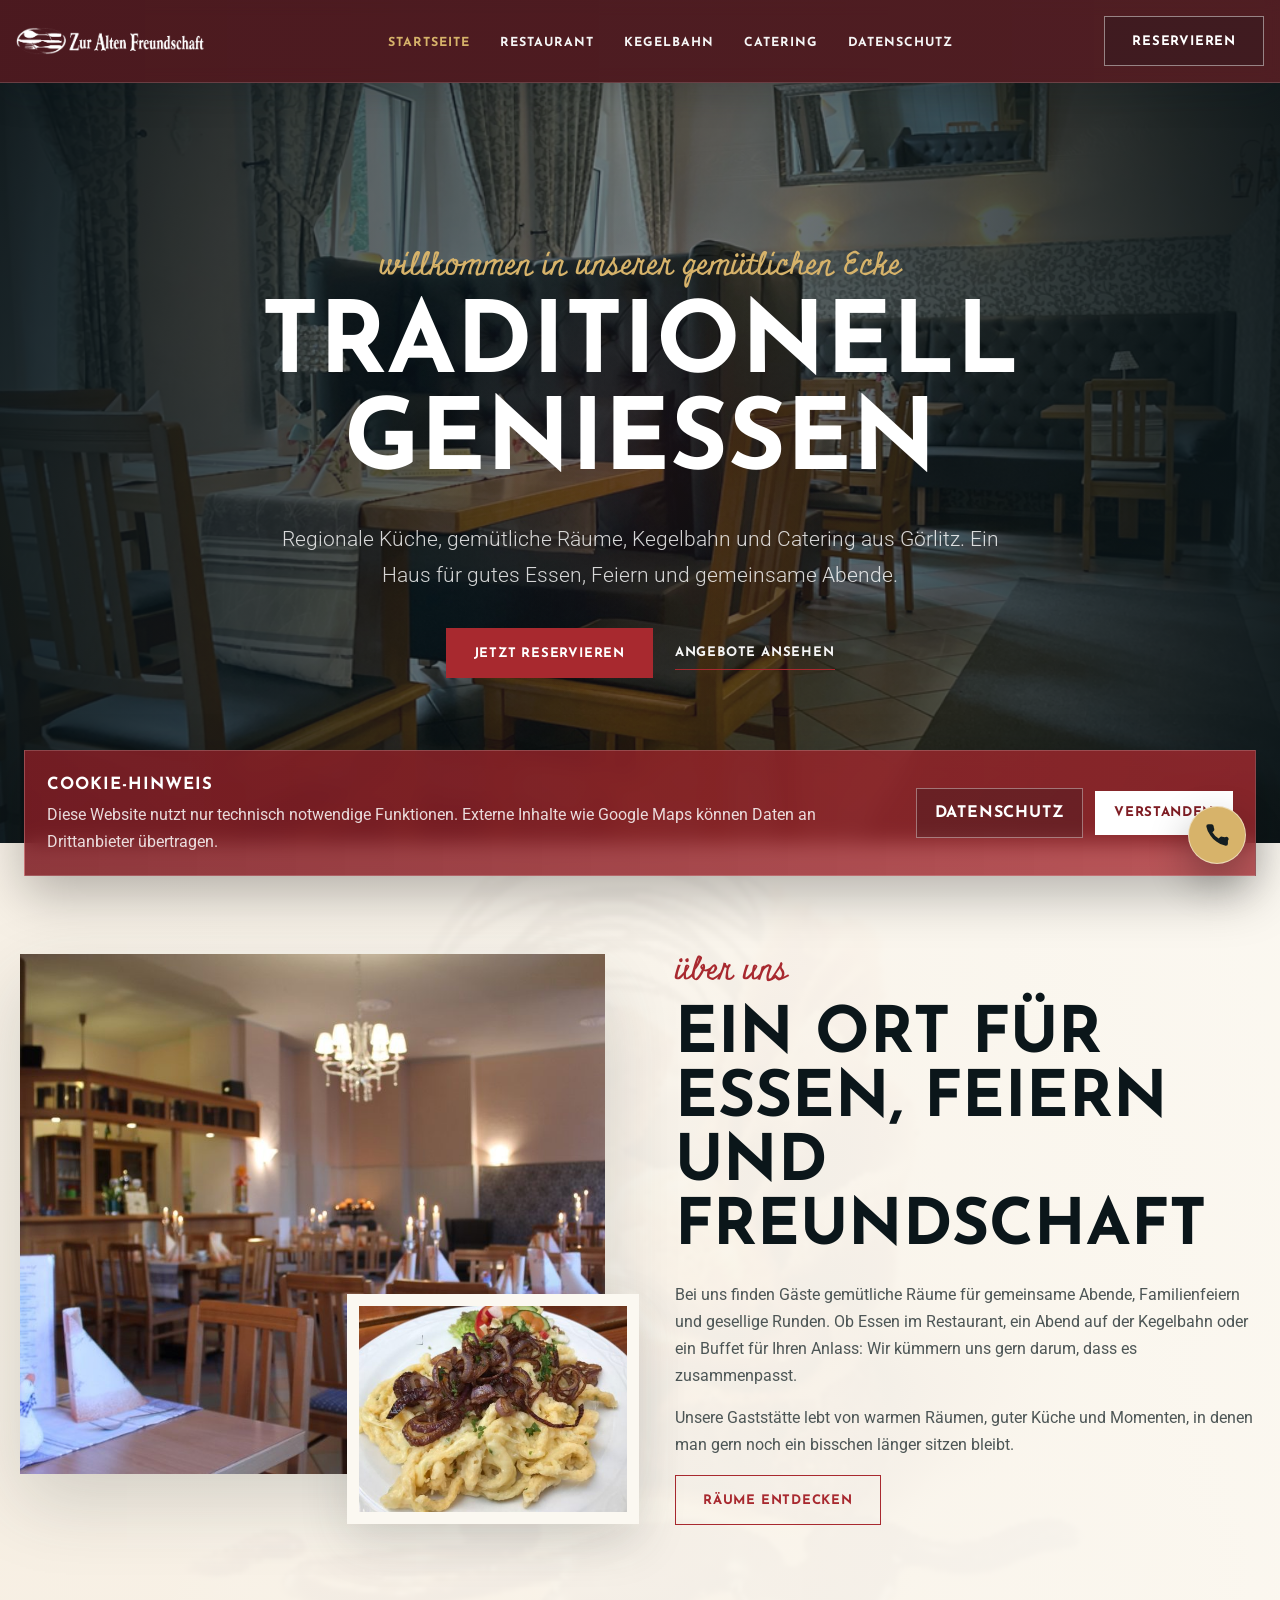
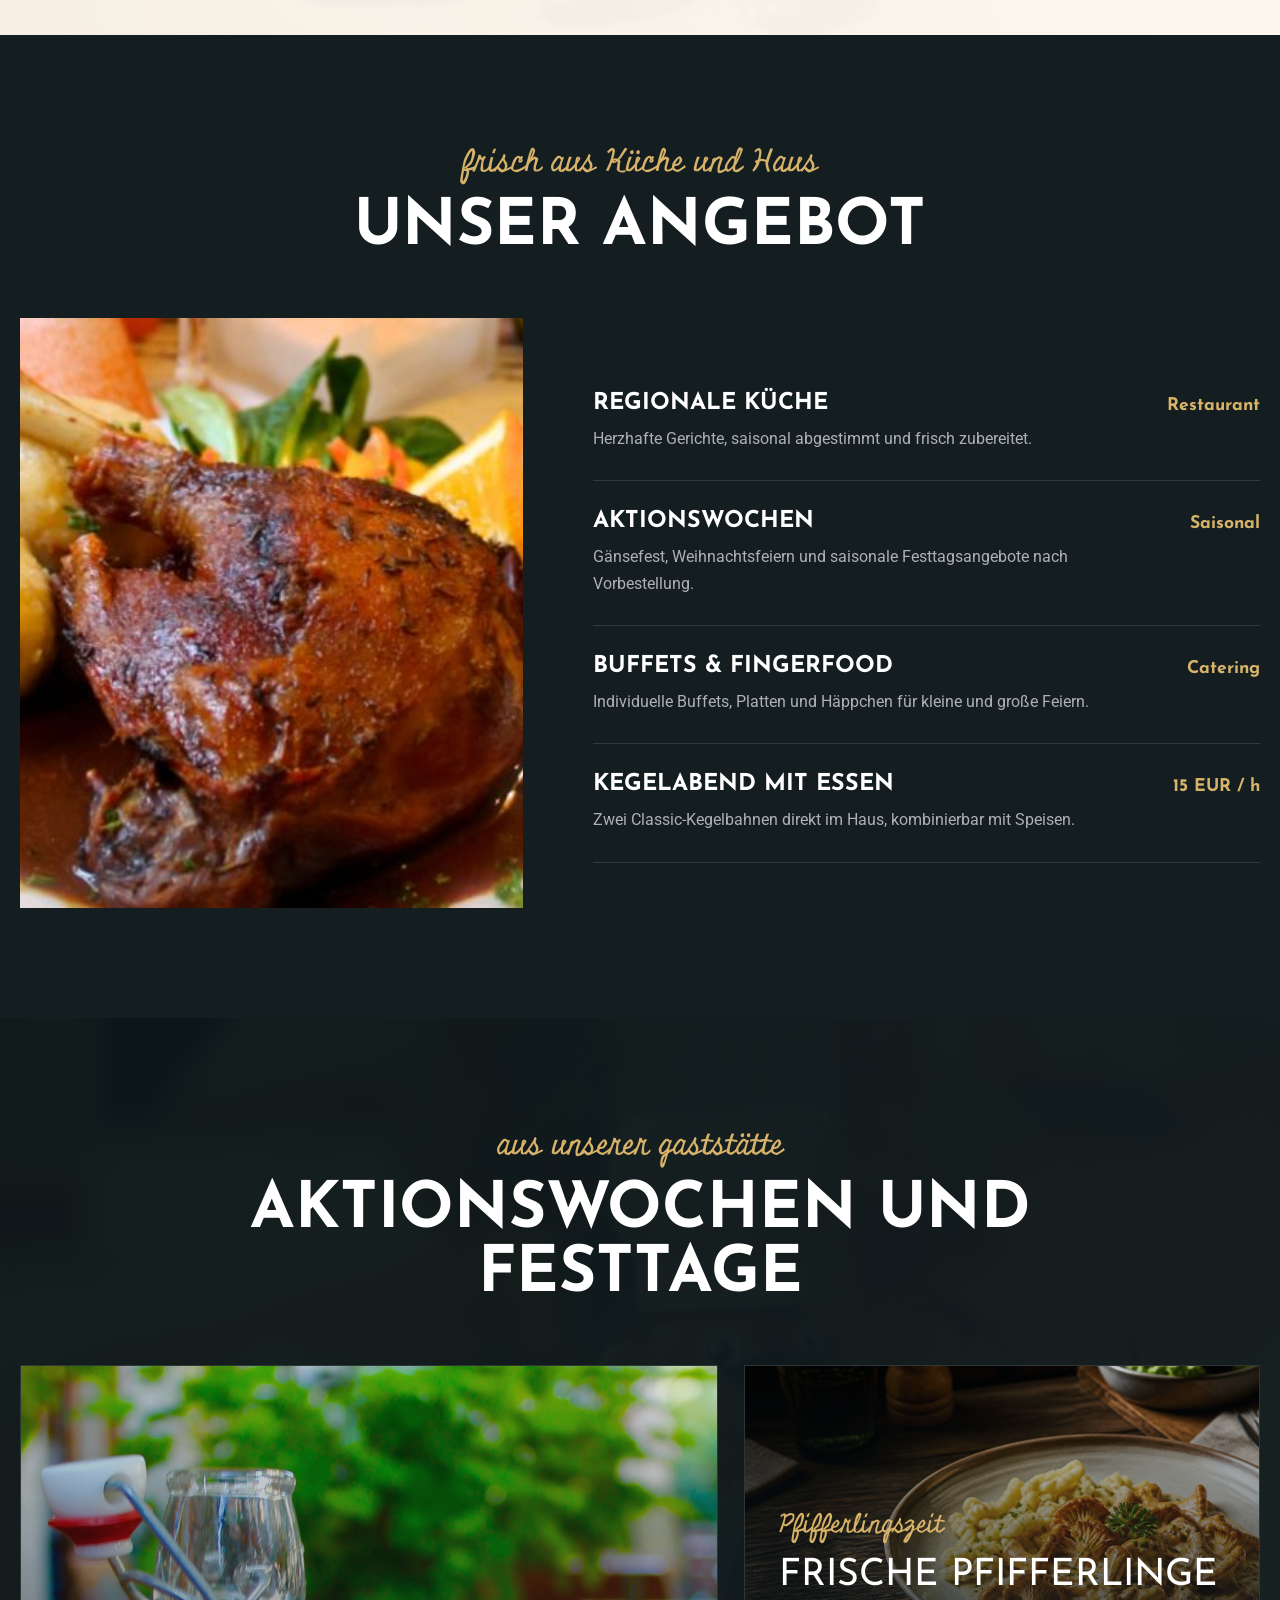
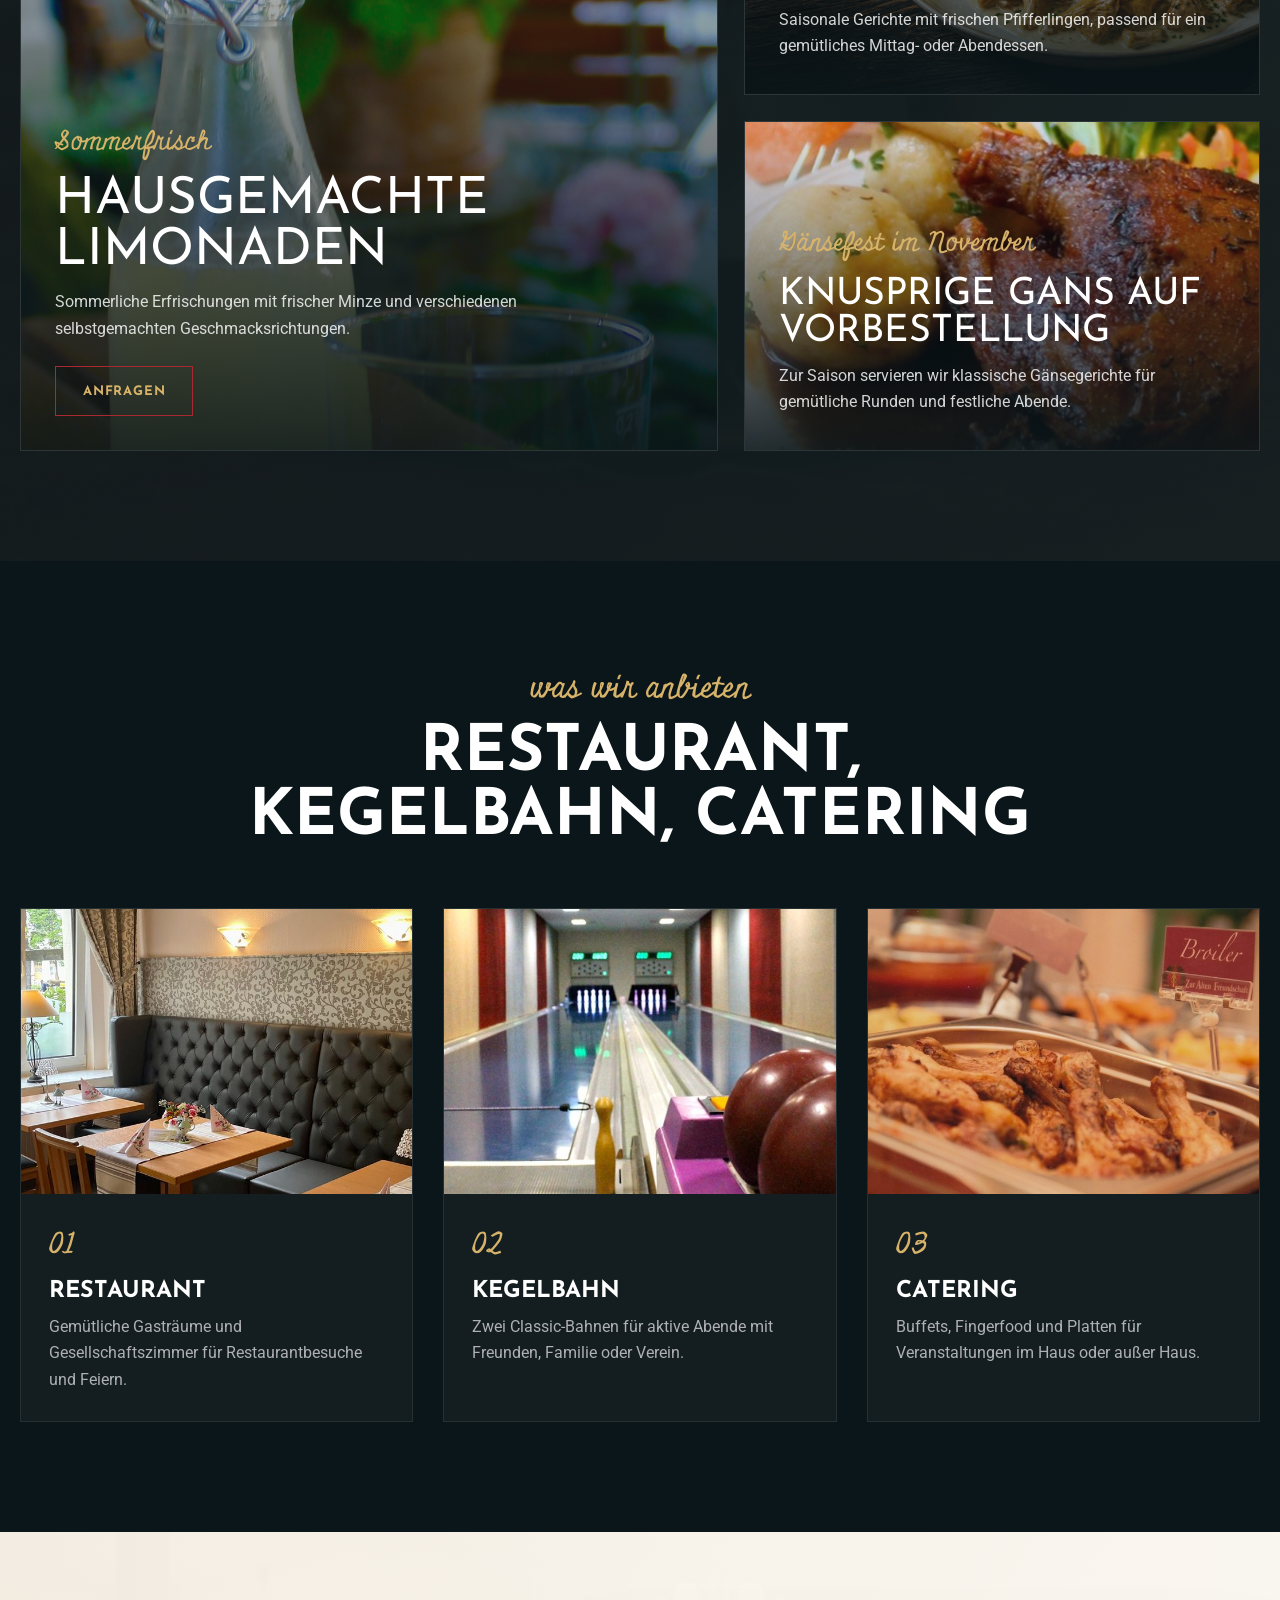
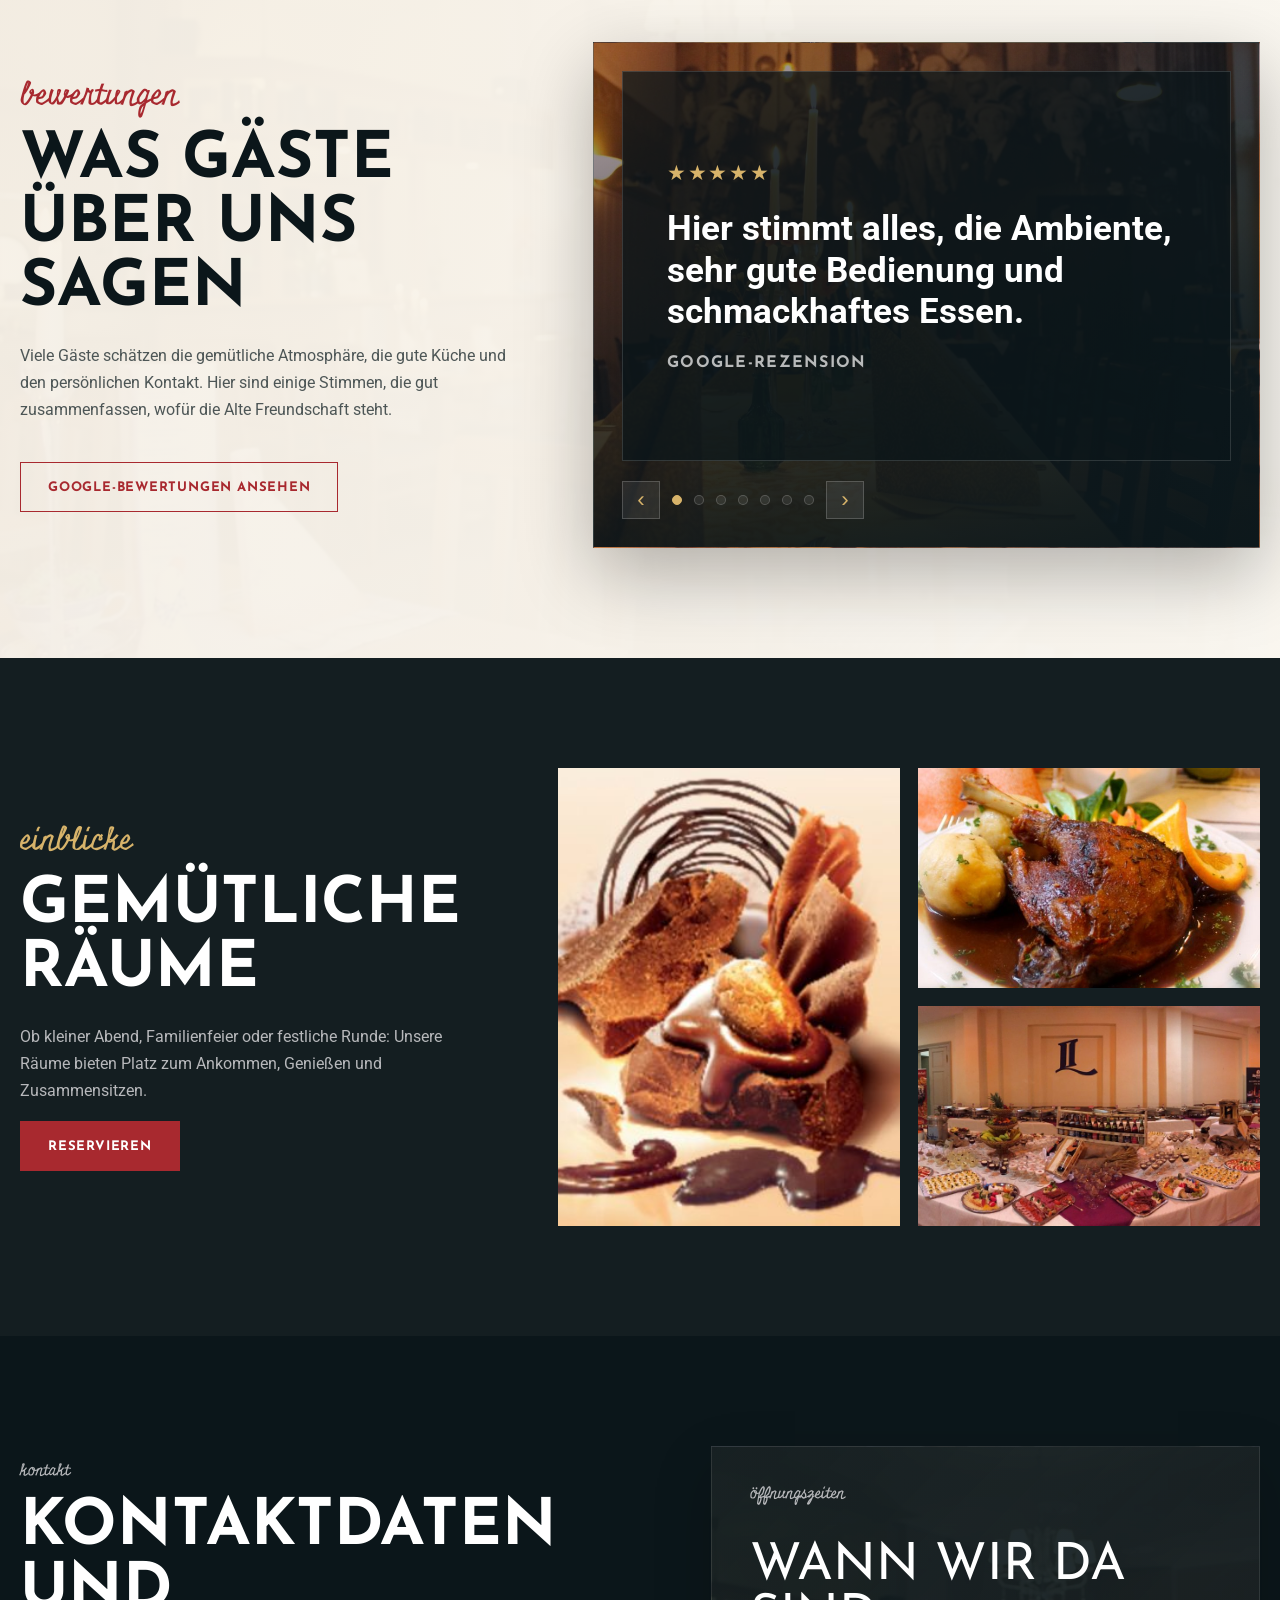
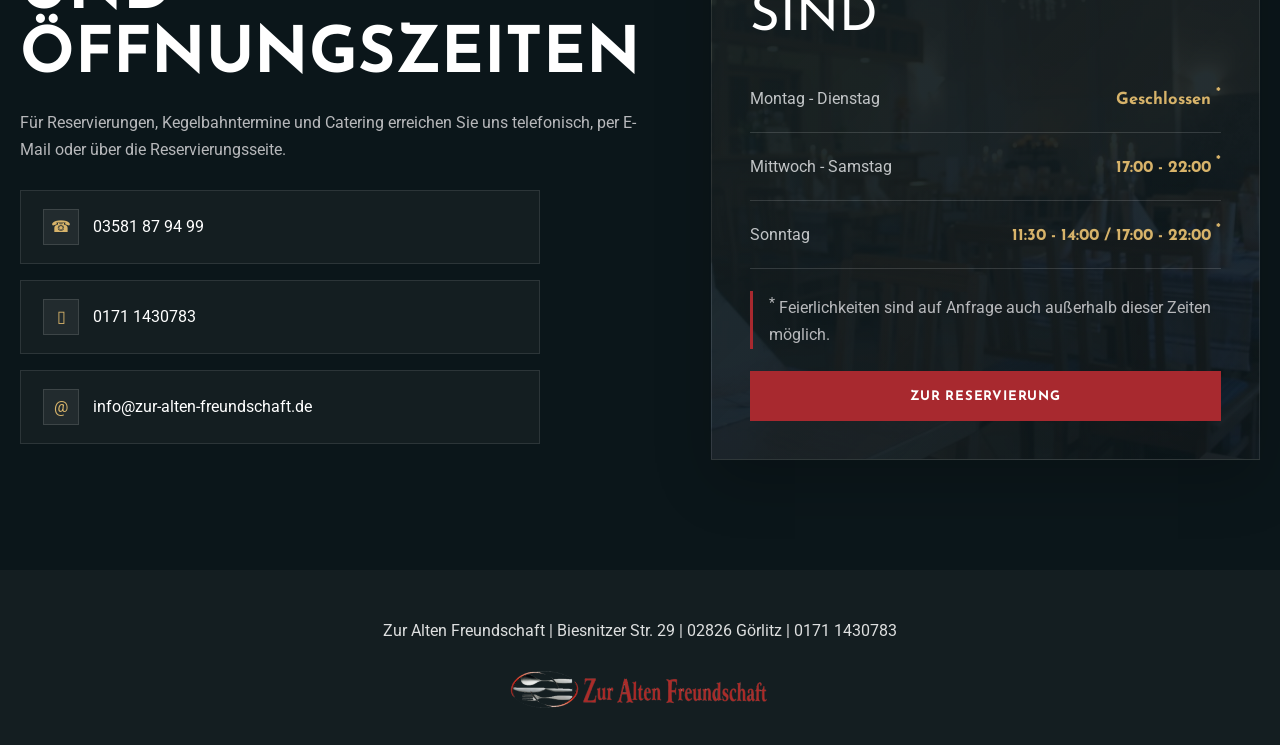
==== commit 88f06bf9: "Add Pfifferlinge image for seasonal card" ====
--- a/index.html
+++ b/index.html
@@ -192,7 +192,7 @@
               </div>
             </article>
             <article class="bites-action-week">
-              <img src="assets/images/home-17.jpg" alt="Saisonales Gericht zur Pfifferlingszeit">
+              <img src="assets/images/action-pfifferlinge.jpg" alt="Saisonales Gericht mit frischen Pfifferlingen">
               <div>
                 <span>Pfifferlingszeit</span>
                 <h3>Frische Pfifferlinge</h3>
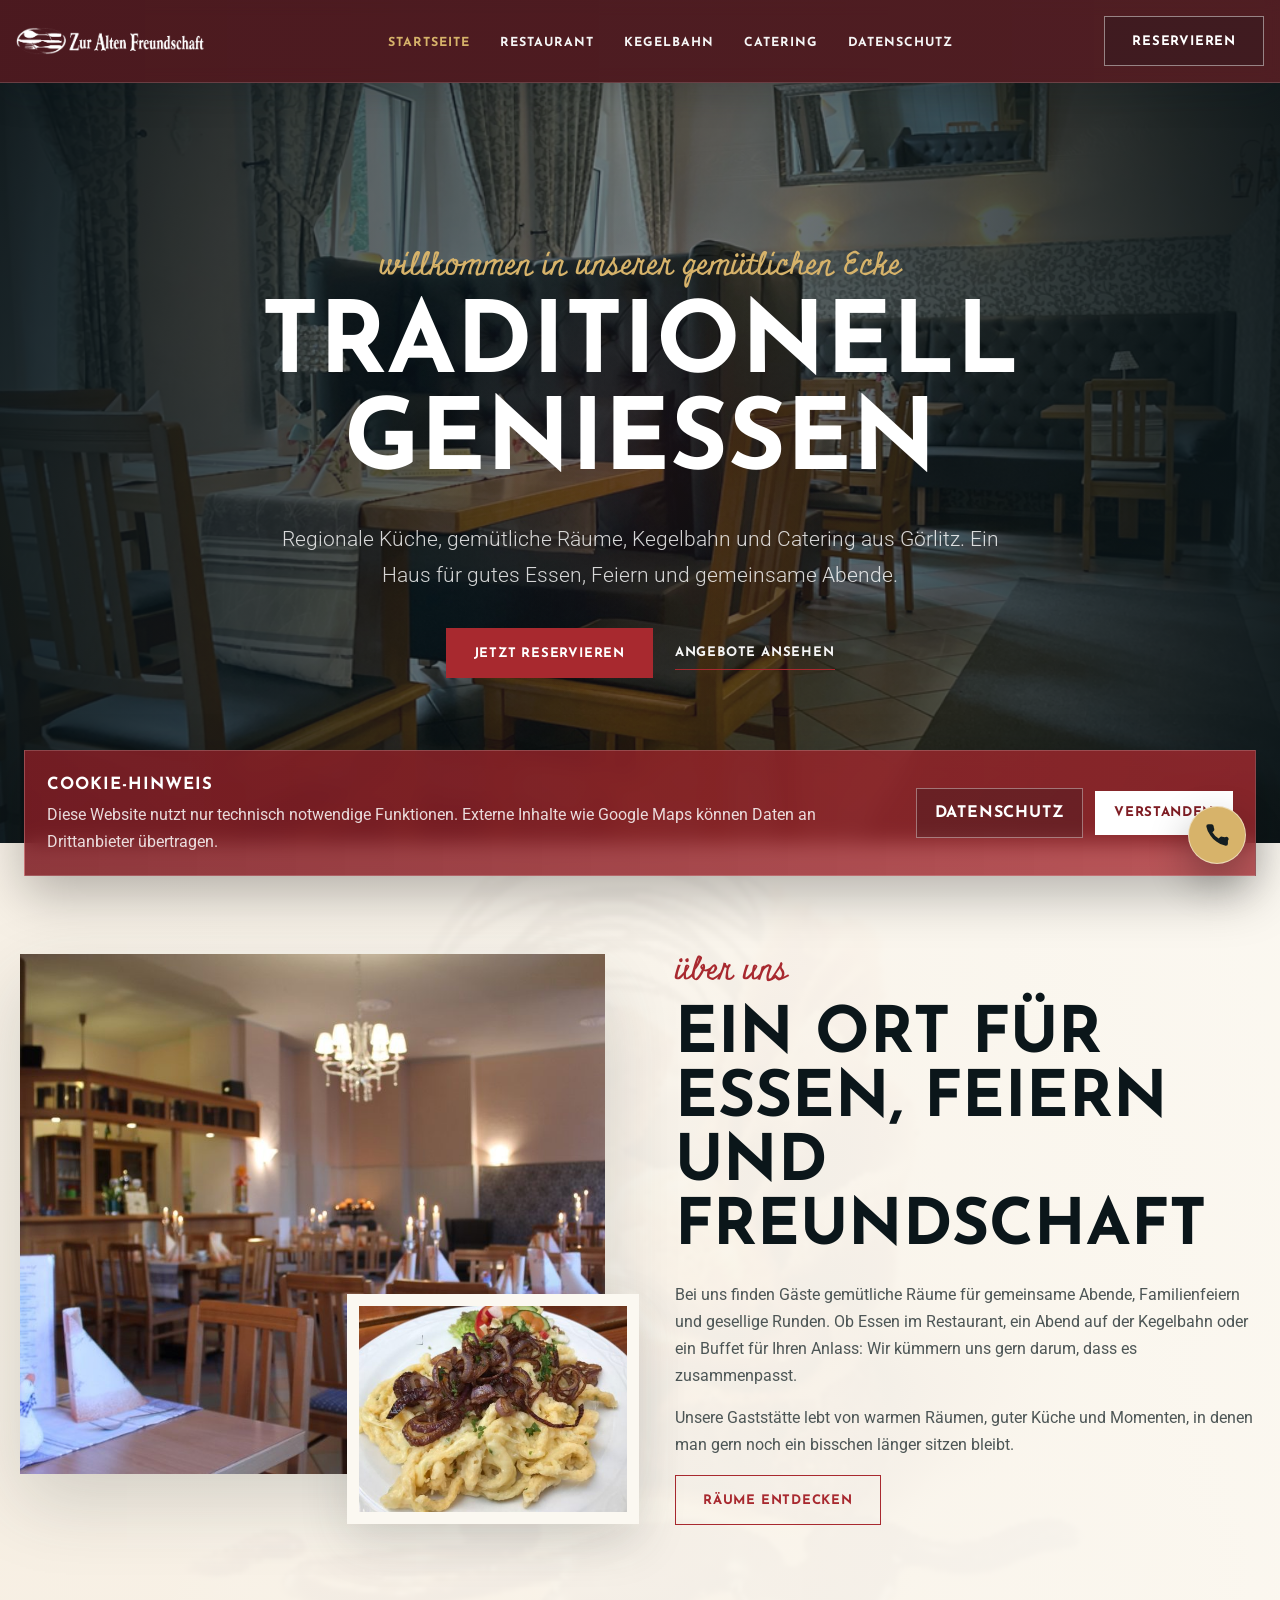
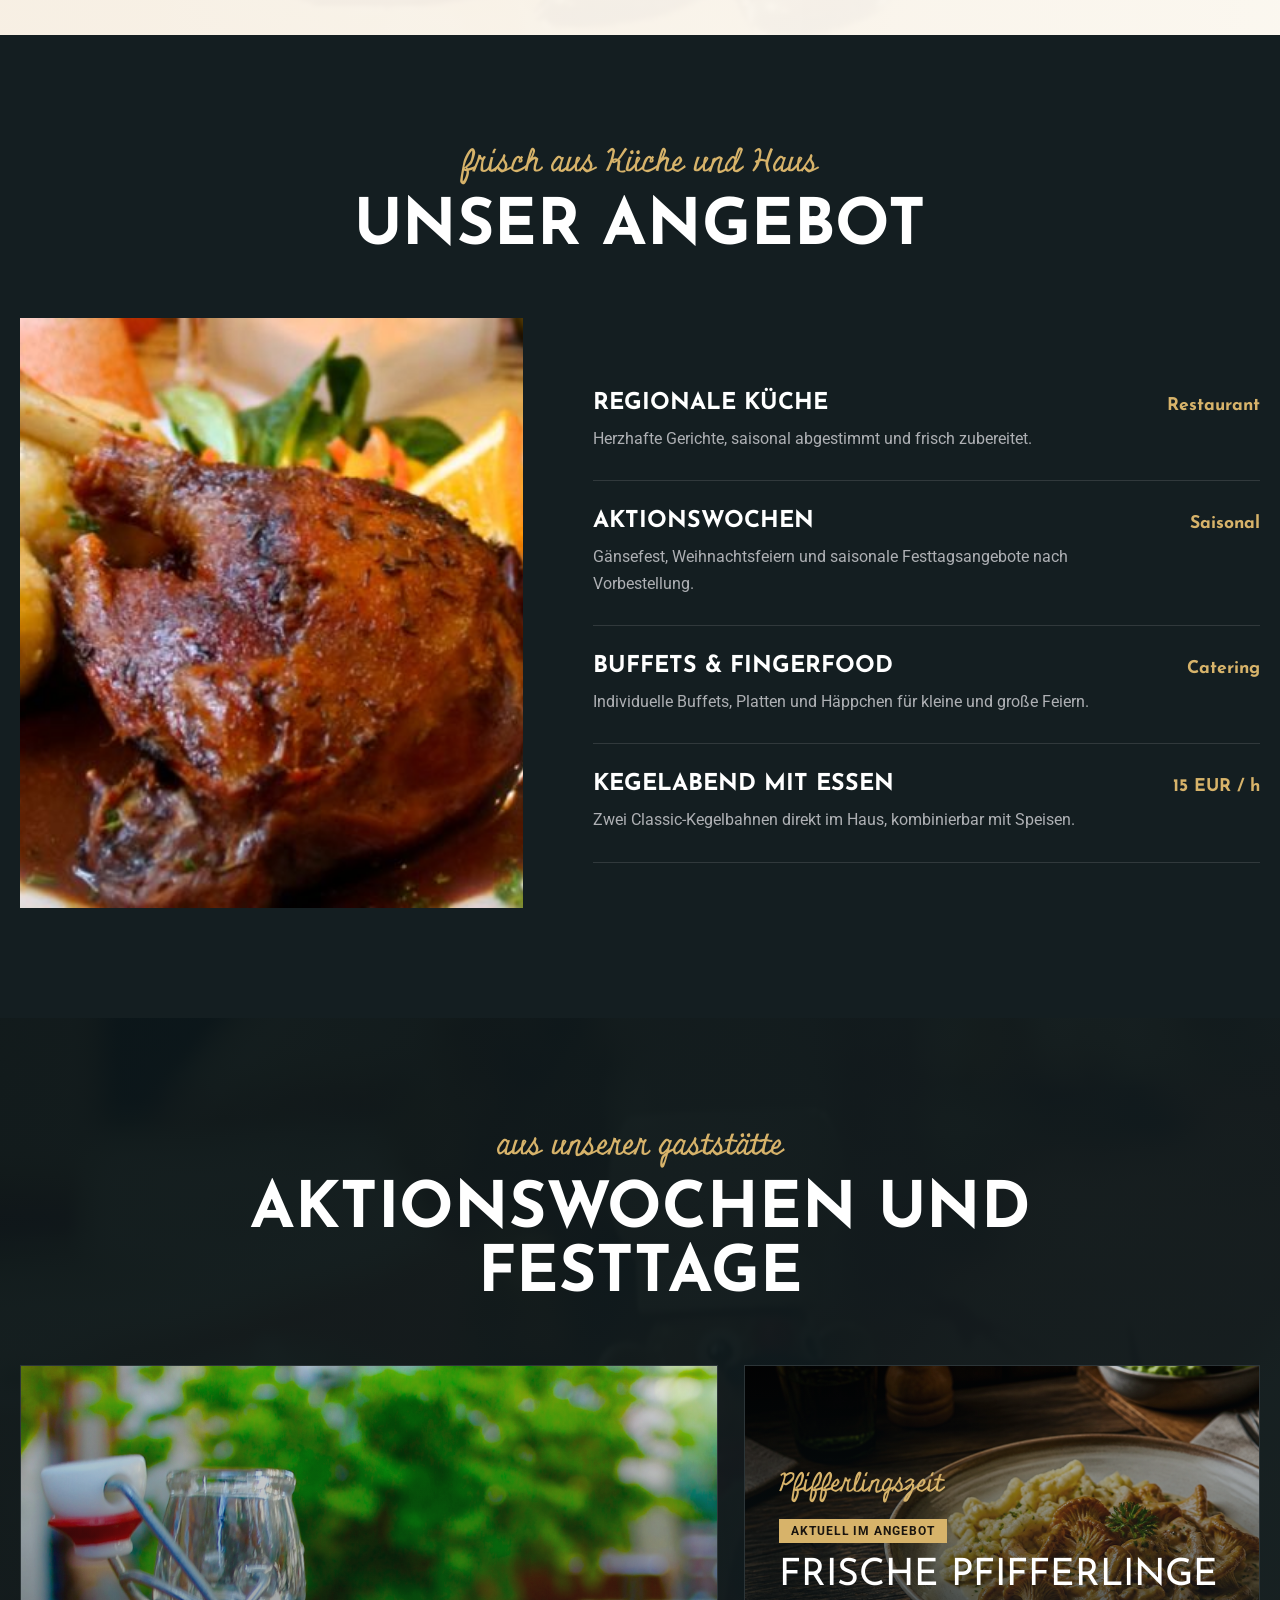
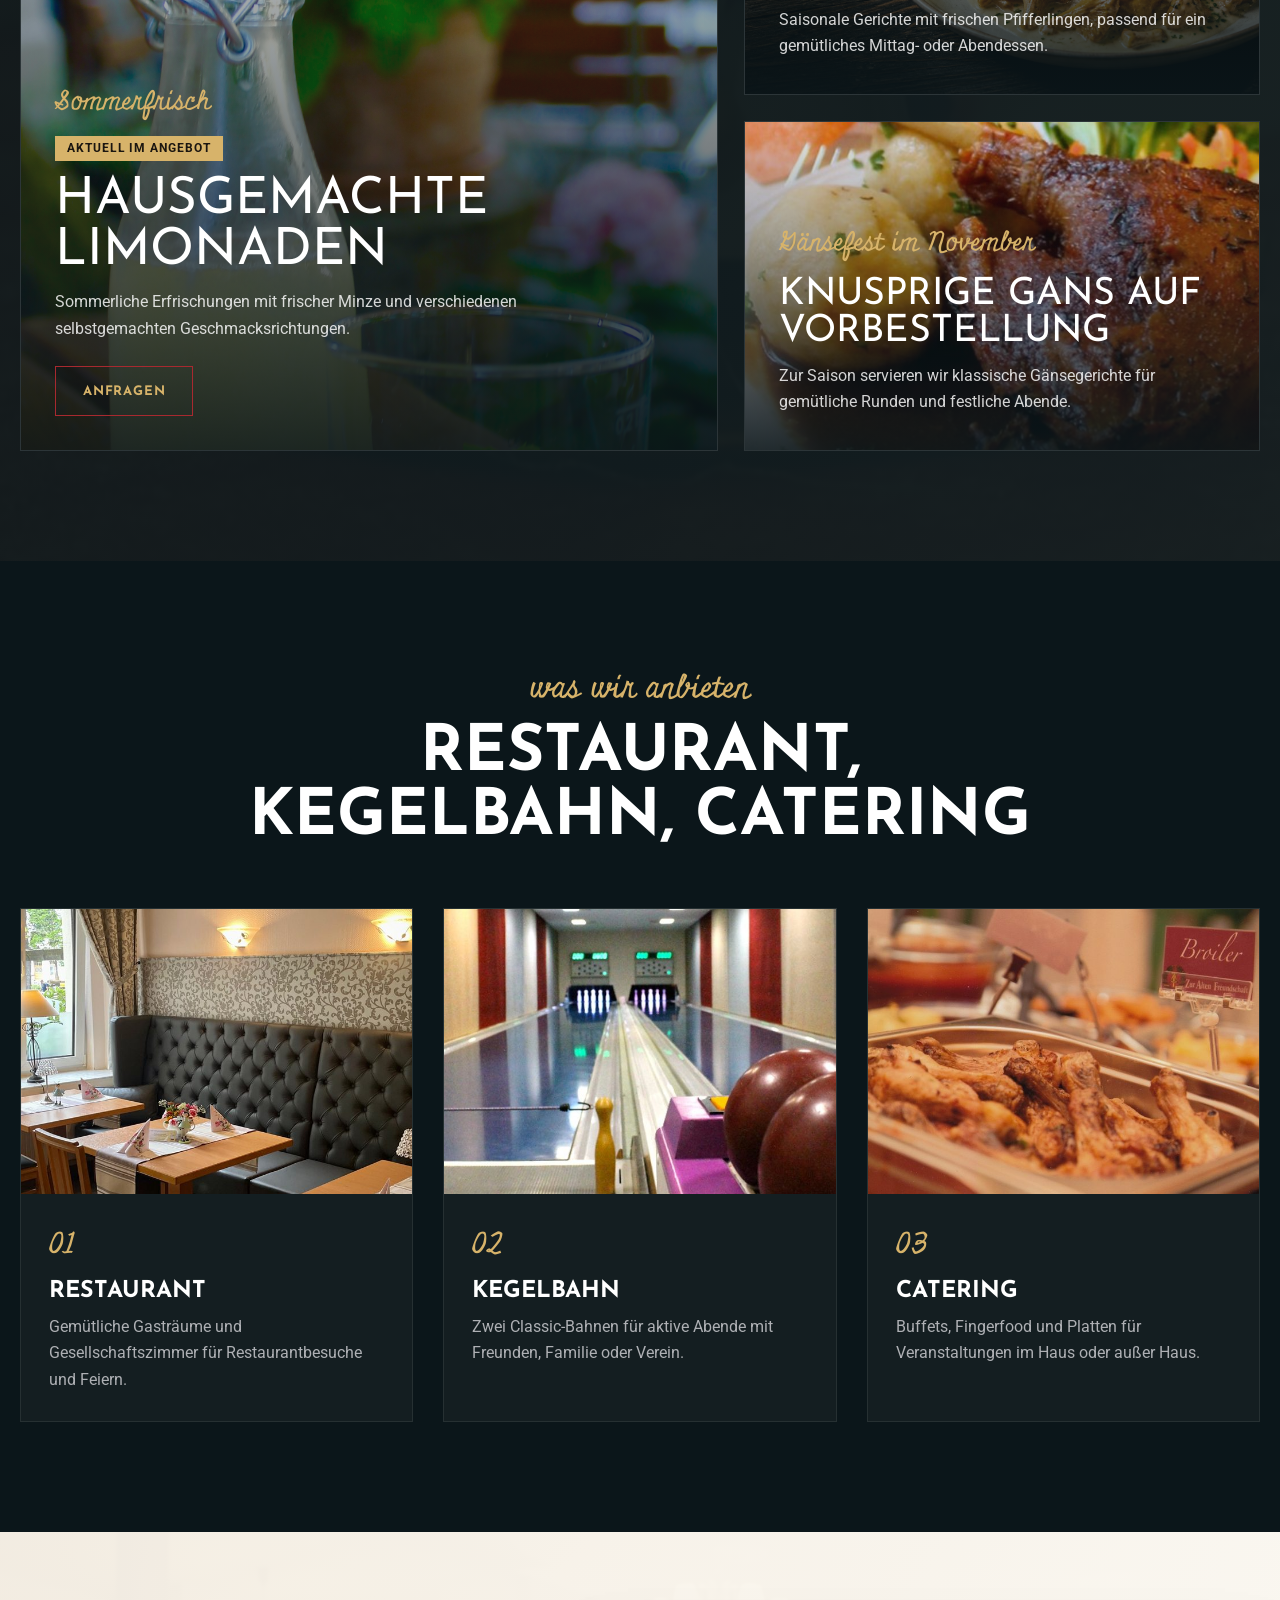
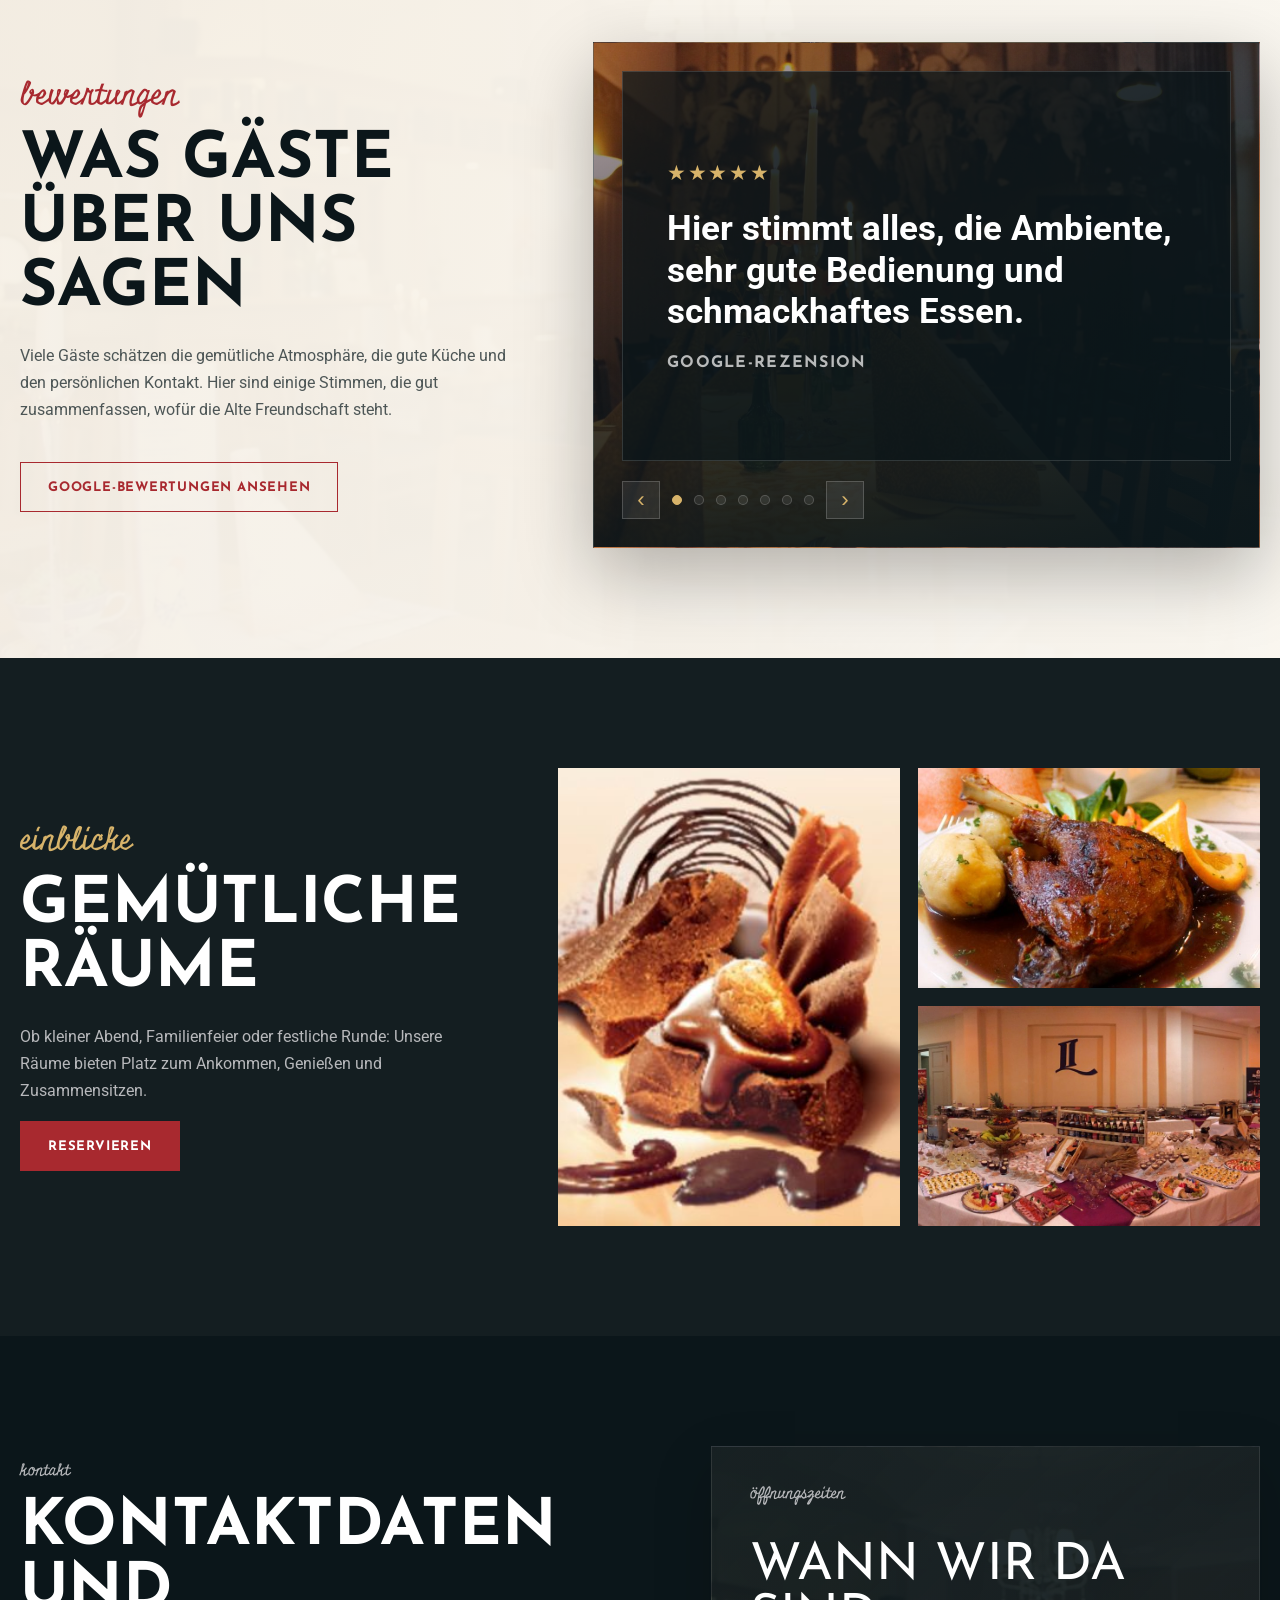
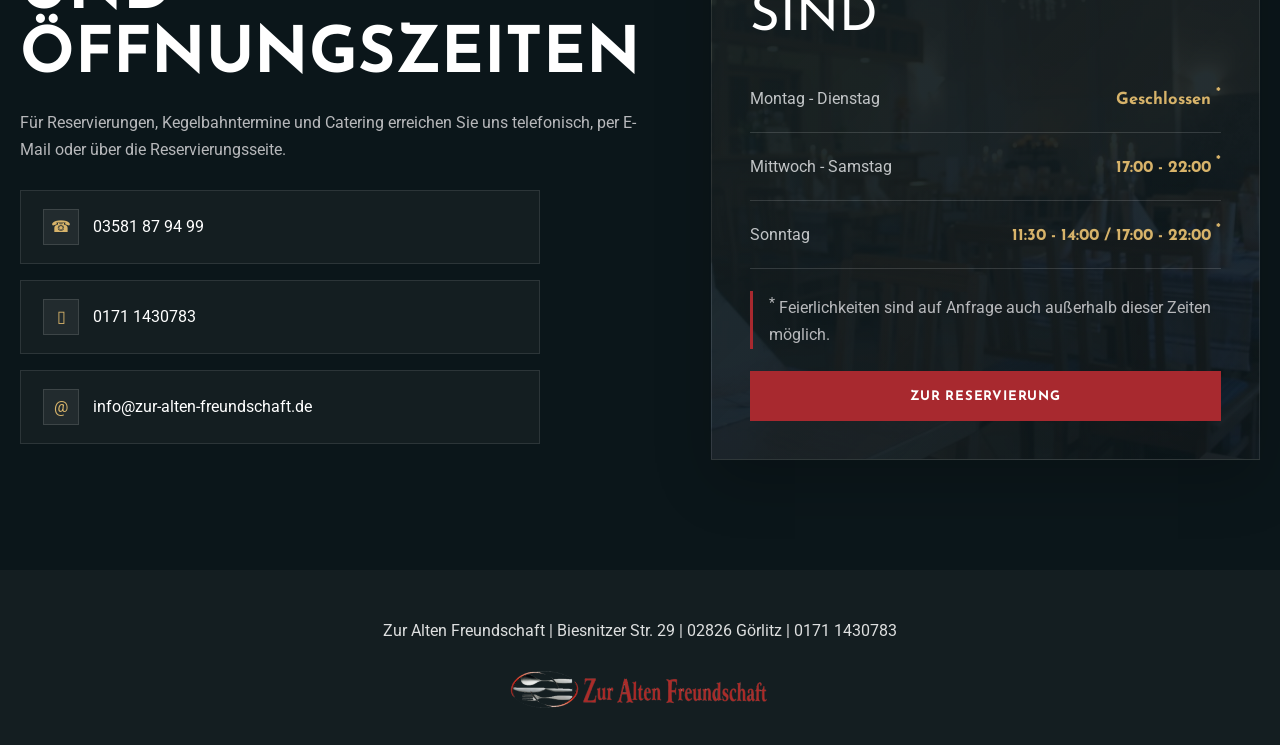
==== commit 3ebea0f7: "Mark current seasonal offers" ====
--- a/index.html
+++ b/index.html
@@ -186,6 +186,7 @@
               <img src="assets/images/hausgemachte-limonade.jpg" alt="Hausgemachte Limonade mit Minze">
               <div>
                 <span>Sommerfrisch</span>
+                <strong class="action-current">Aktuell im Angebot</strong>
                 <h3>Hausgemachte Limonaden</h3>
                 <p>Sommerliche Erfrischungen mit frischer Minze und verschiedenen selbstgemachten Geschmacksrichtungen.</p>
                 <a class="bites-button outline" href="reservierung.html">Anfragen</a>
@@ -195,6 +196,7 @@
               <img src="assets/images/action-pfifferlinge.jpg" alt="Saisonales Gericht mit frischen Pfifferlingen">
               <div>
                 <span>Pfifferlingszeit</span>
+                <strong class="action-current">Aktuell im Angebot</strong>
                 <h3>Frische Pfifferlinge</h3>
                 <p>Saisonale Gerichte mit frischen Pfifferlingen, passend für ein gemütliches Mittag- oder Abendessen.</p>
               </div>
--- a/styles.css
+++ b/styles.css
@@ -1473,6 +1473,18 @@
   font-size: 1.65rem;
 }
 
+.action-current {
+  display: inline-block;
+  margin: 0 0 14px;
+  padding: 7px 12px 6px;
+  color: #1b1610;
+  background: var(--bites-accent-soft);
+  font-size: 0.72rem;
+  line-height: 1;
+  letter-spacing: 0.08em;
+  text-transform: uppercase;
+}
+
 .bites-action-week h3 {
   margin: 0 0 12px;
   color: #fff;
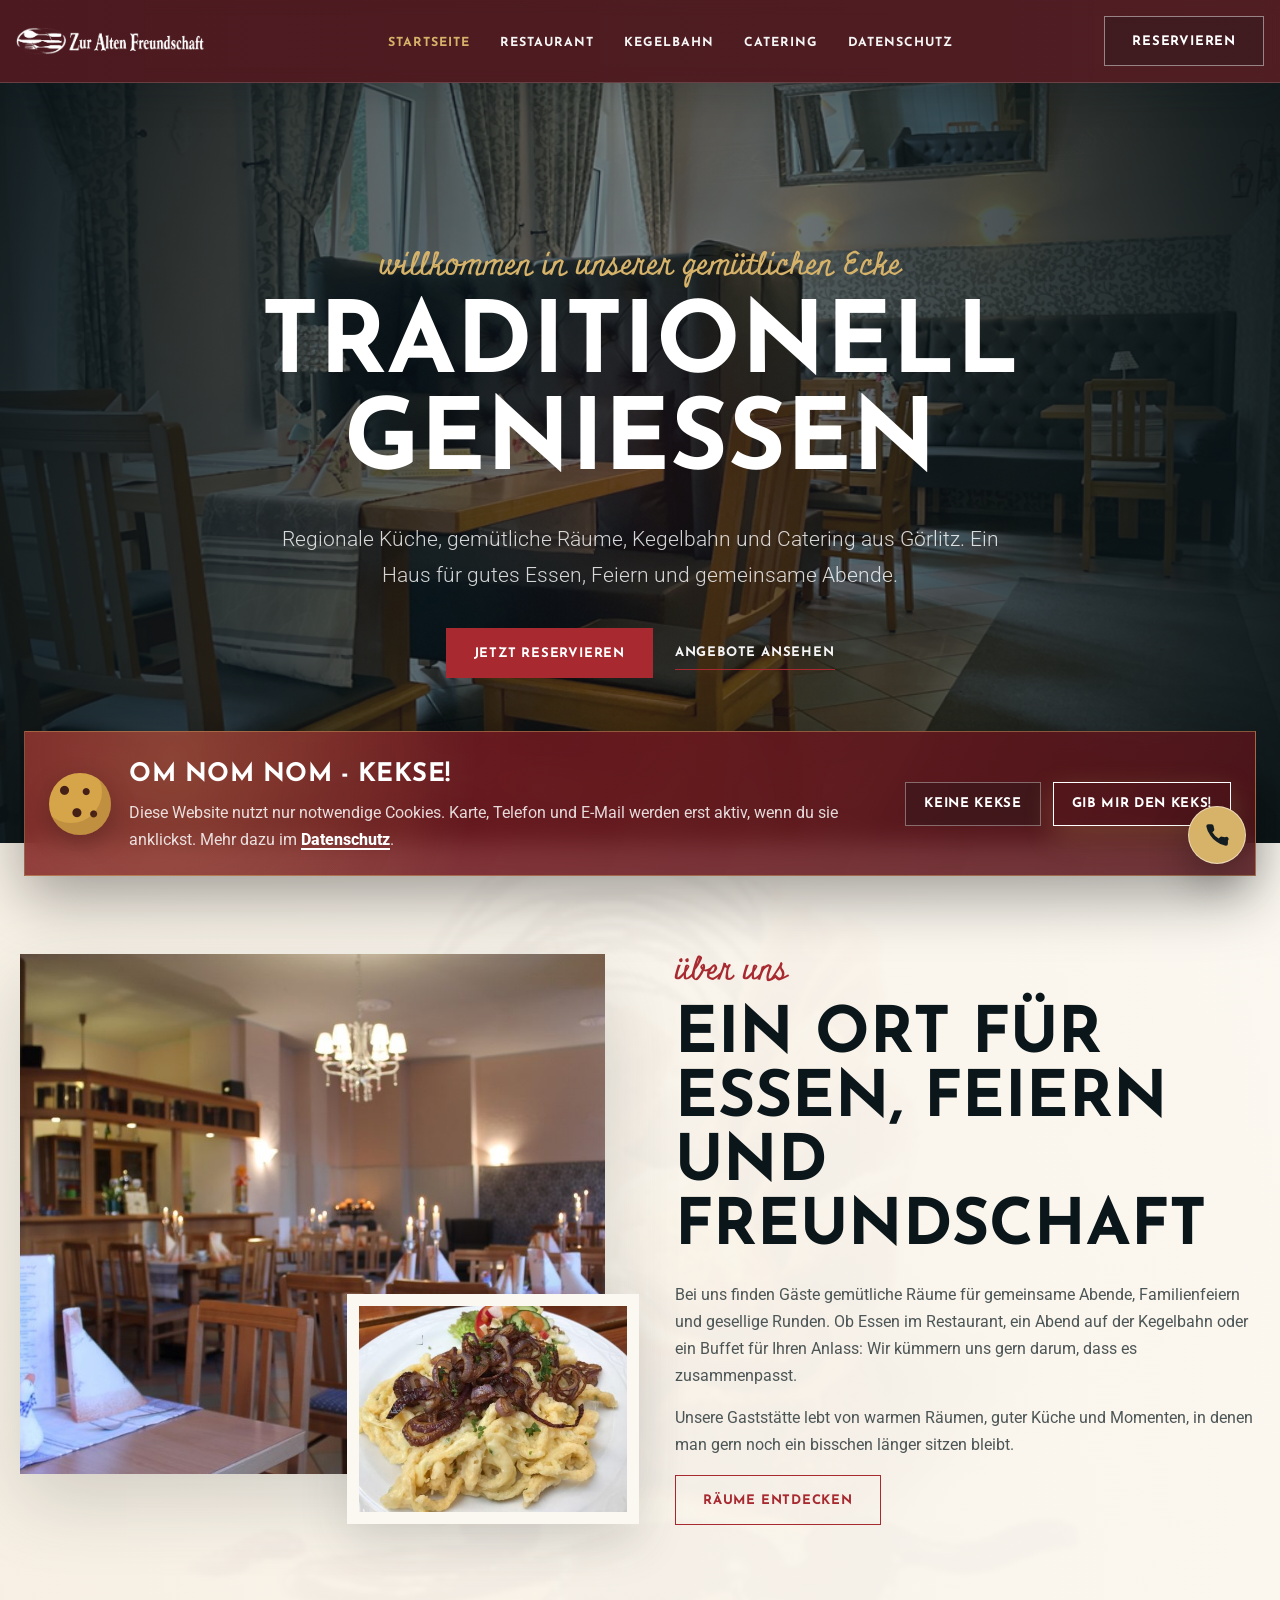
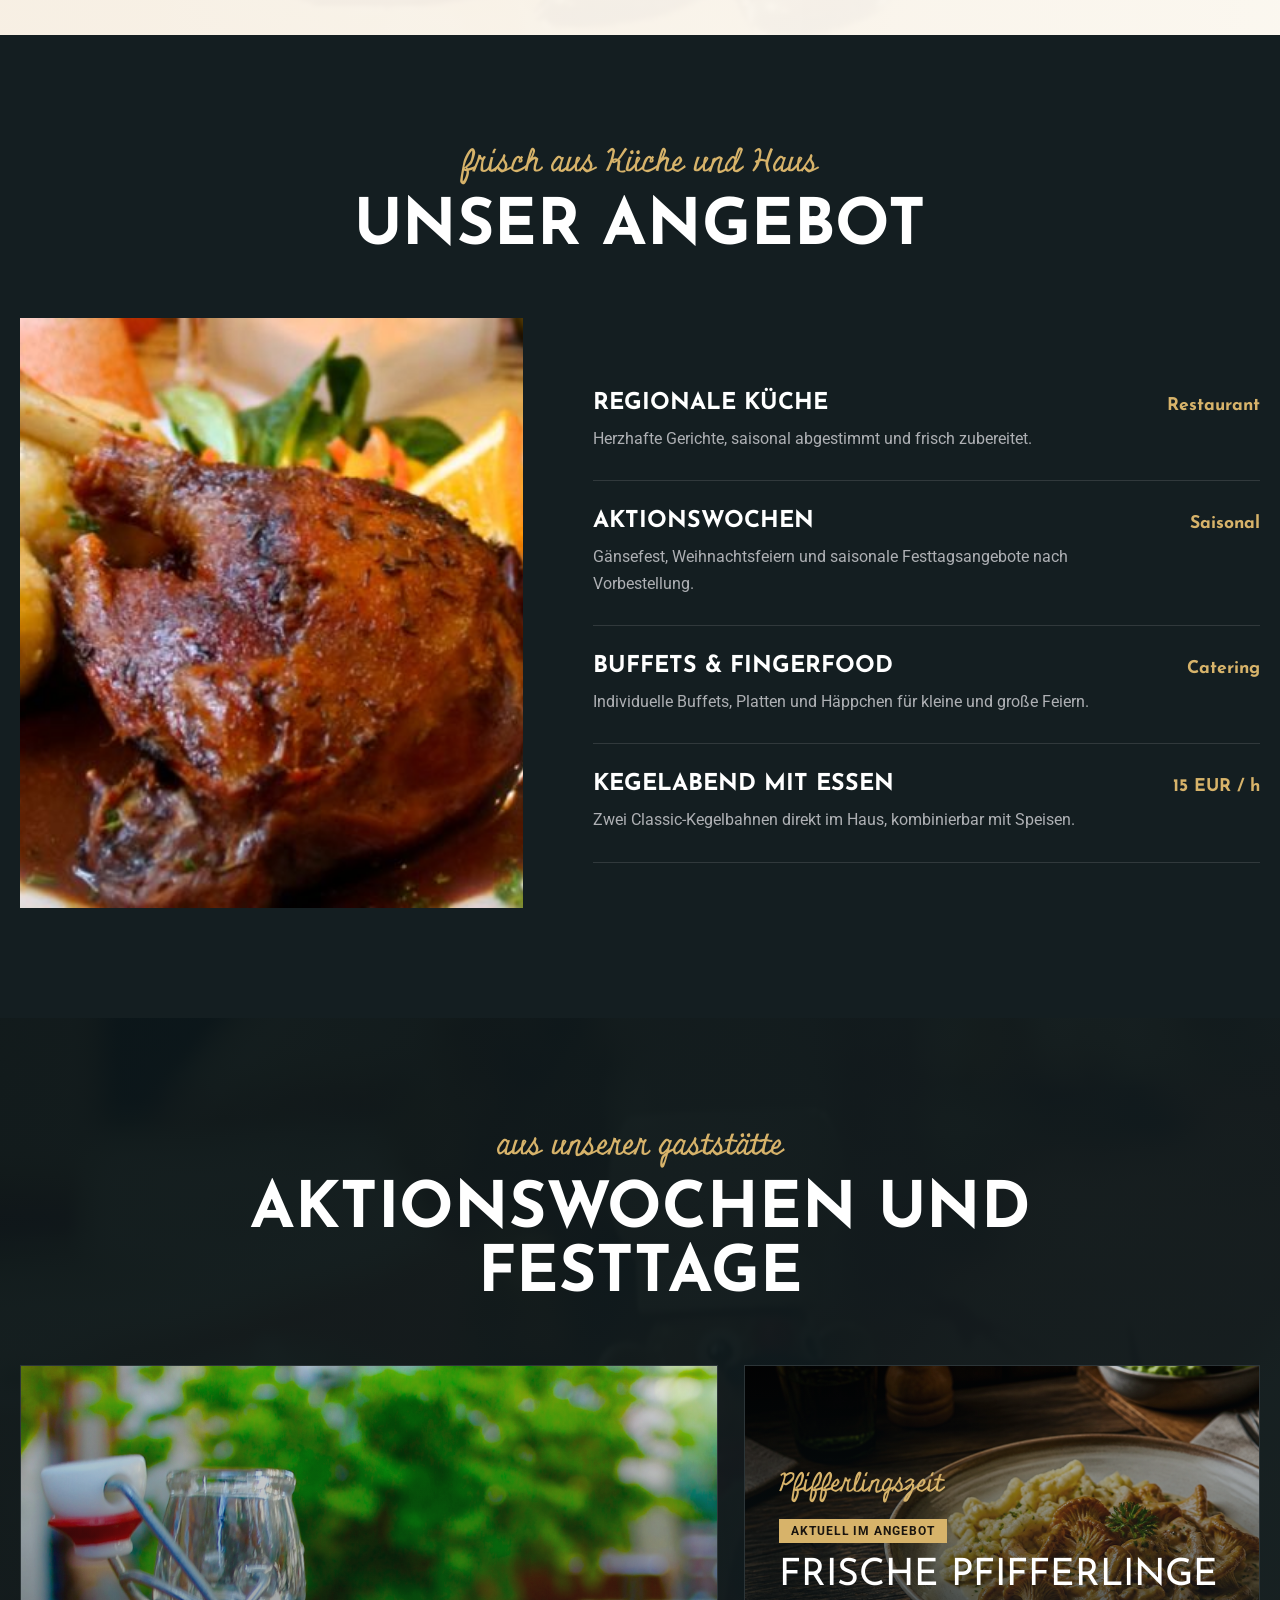
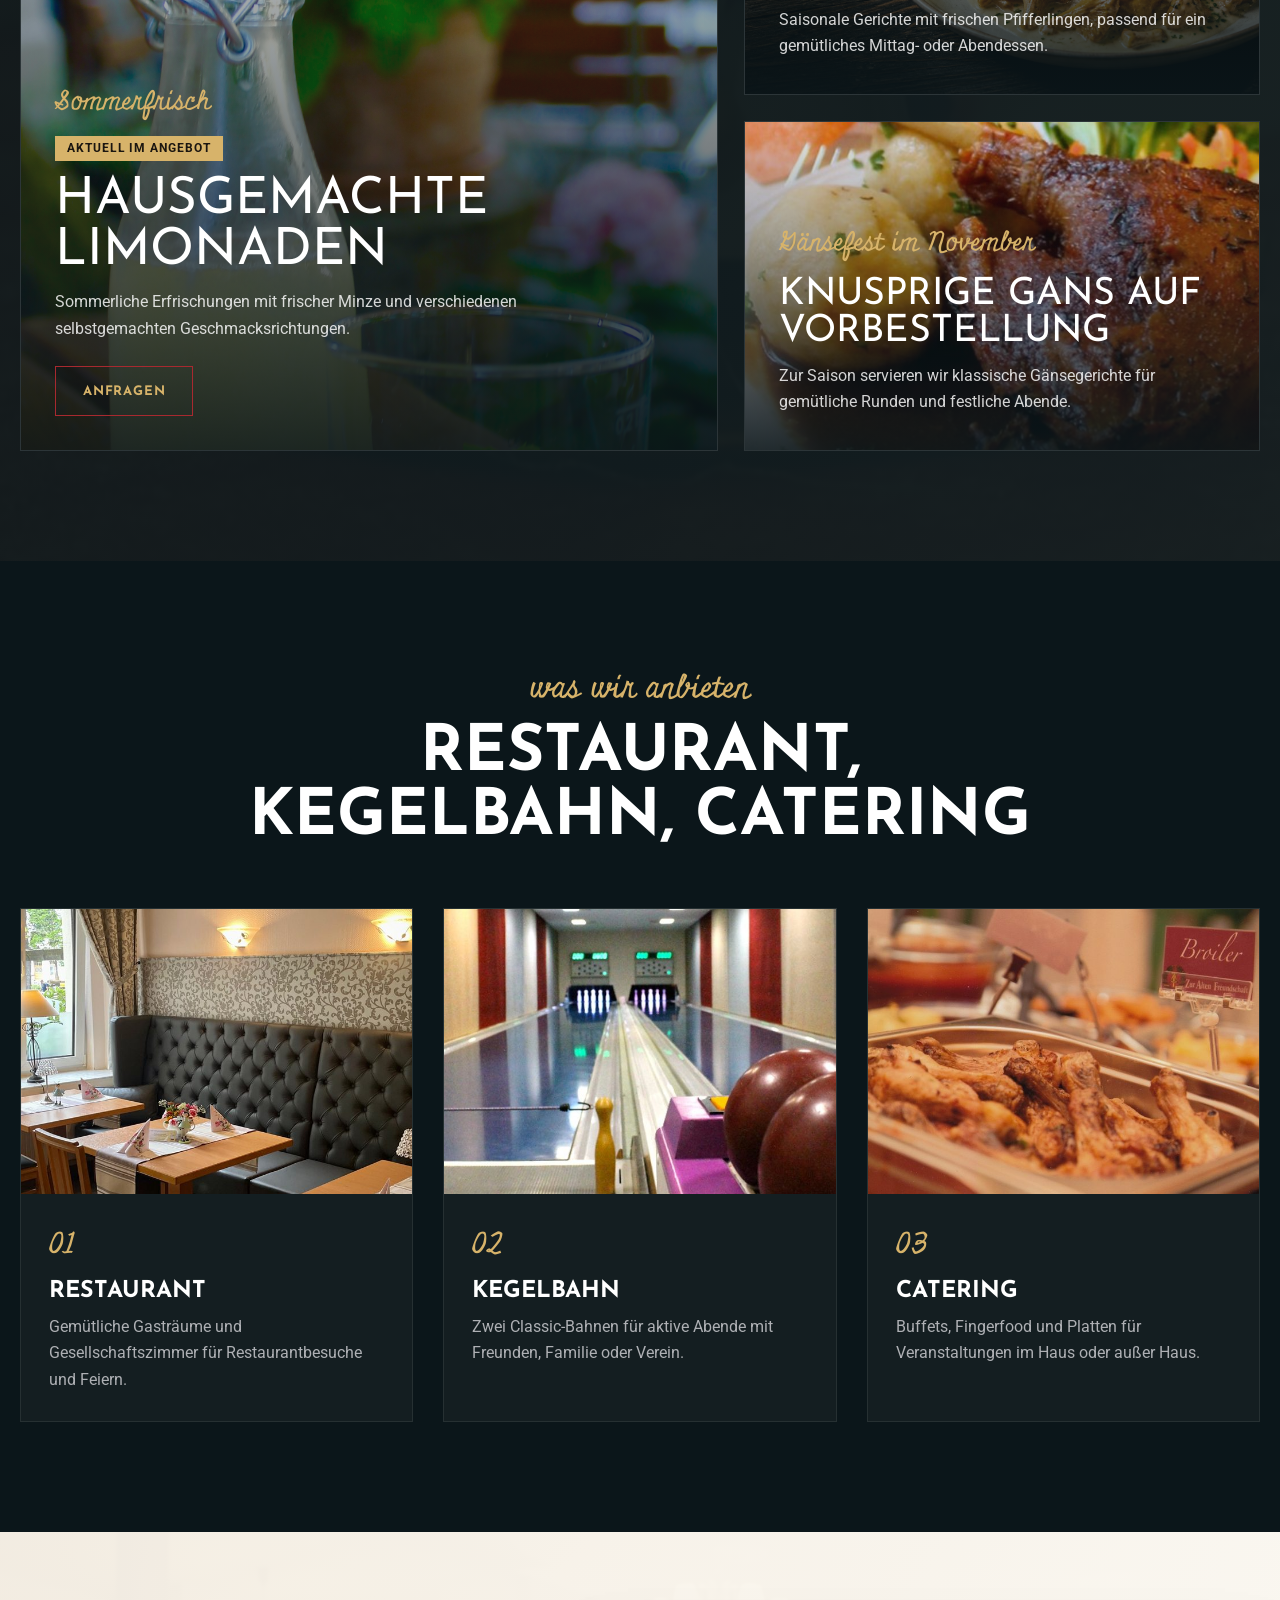
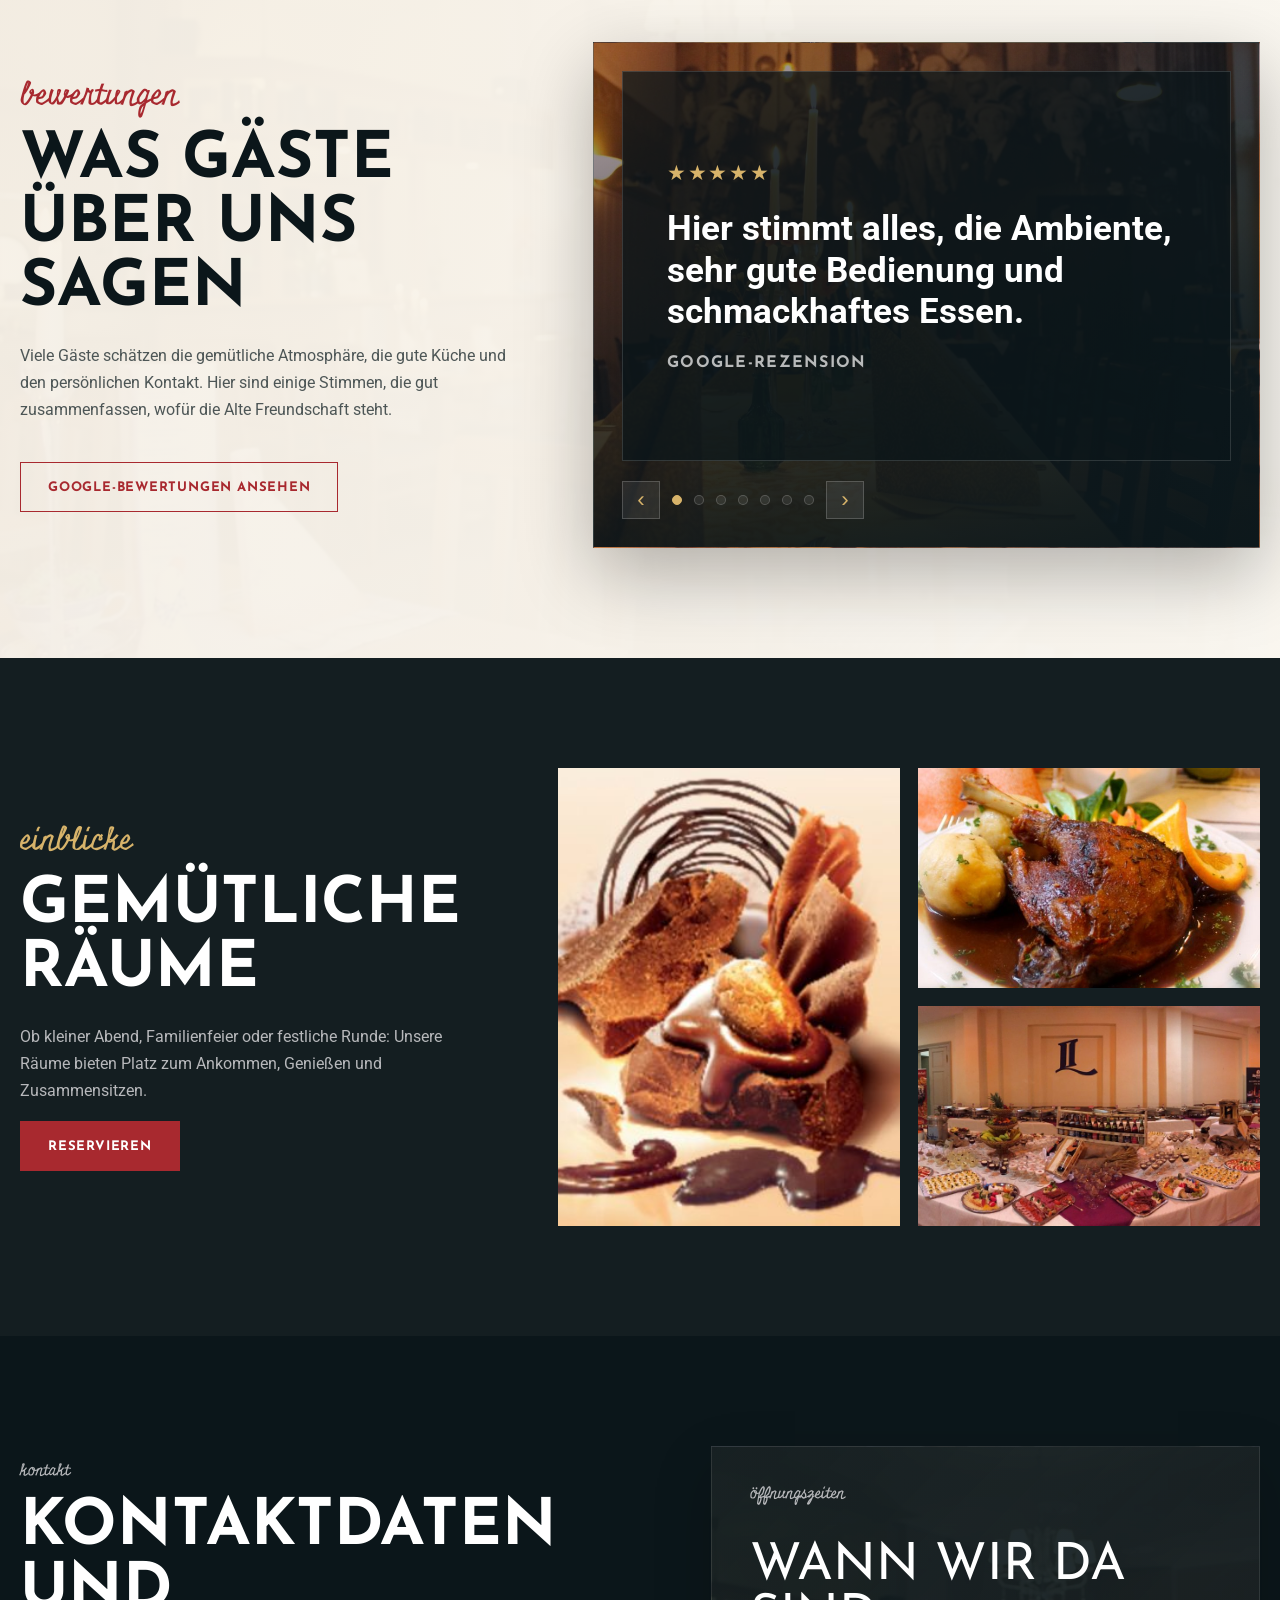
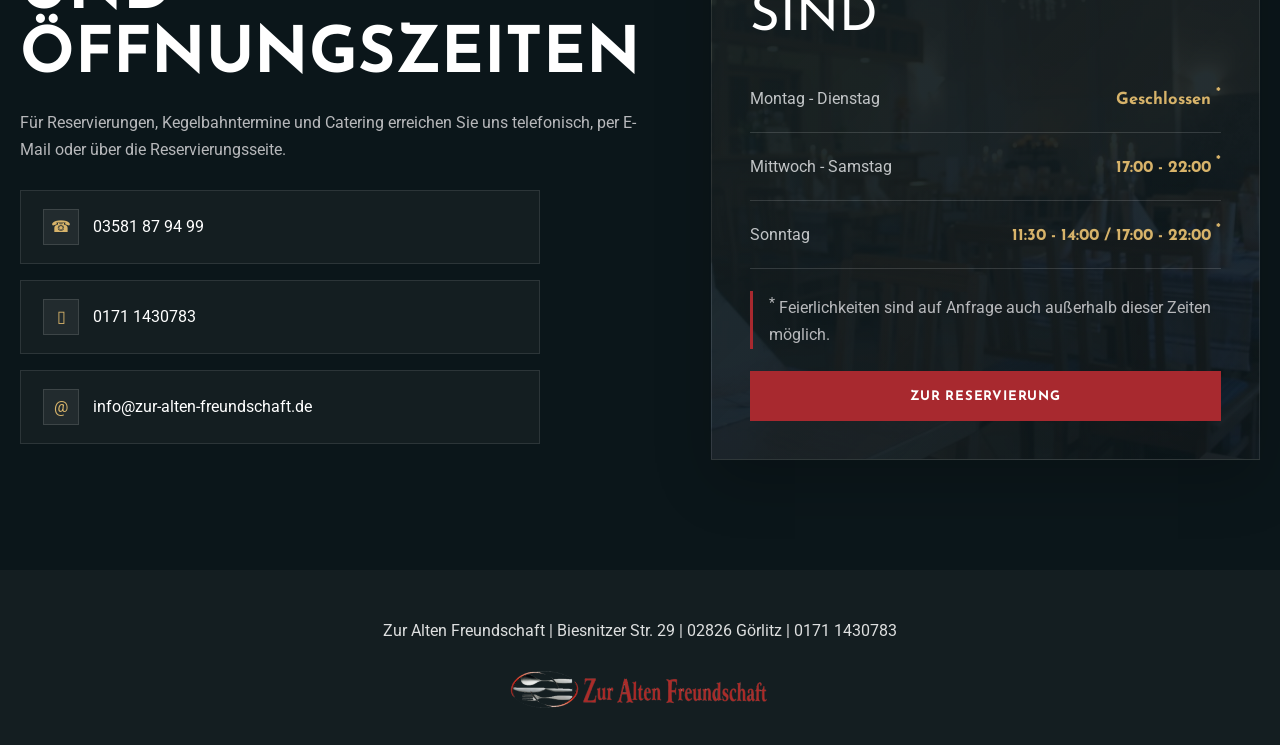
==== commit e3a12111: "Update cookie banner copy and styling" ====
--- a/index.html
+++ b/index.html
@@ -369,13 +369,14 @@
       <img class="footer-logo" src="assets/images/logo-small.png" alt="Zur Alten Freundschaft Logo">
     </footer>
     <div class="cookie-banner" data-cookie-banner role="region" aria-label="Cookie-Hinweis">
+      <div class="cookie-cookie" aria-hidden="true">Keks</div>
       <div>
-        <strong>Cookie-Hinweis</strong>
-        <p>Diese Website nutzt nur technisch notwendige Funktionen. Externe Inhalte wie Google Maps können Daten an Drittanbieter übertragen.</p>
+        <strong>Om nom nom - Kekse!</strong>
+        <p>Diese Website nutzt nur notwendige Cookies. Karte, Telefon und E-Mail werden erst aktiv, wenn du sie anklickst. Mehr dazu im <a href="impressum.html">Datenschutz</a>.</p>
       </div>
       <div class="cookie-actions">
-        <a href="impressum.html">Datenschutz</a>
-        <button type="button" data-cookie-accept>Verstanden</button>
+        <button type="button" data-cookie-decline>Keine Kekse</button>
+        <button type="button" data-cookie-accept>Gib mir den Keks!</button>
       </div>
     </div>
     <script src="script.js"></script>
--- a/styles.css
+++ b/styles.css
@@ -1813,33 +1813,60 @@
   bottom: 24px;
   z-index: 40;
   display: grid;
-  grid-template-columns: minmax(0, 1fr) auto;
-  gap: 22px;
+  grid-template-columns: auto minmax(0, 1fr) auto;
+  gap: 18px;
   align-items: center;
-  padding: 20px 22px;
+  padding: 22px 24px;
   color: #fff;
-  background: linear-gradient(90deg, rgba(127, 29, 36, 0.88), rgba(168, 41, 47, 0.78));
-  border: 1px solid rgba(255, 255, 255, 0.18);
-  box-shadow: 0 18px 52px rgba(0, 0, 0, 0.28);
-  backdrop-filter: blur(10px);
+  background:
+    radial-gradient(circle at 12% 18%, rgba(227, 191, 111, 0.24), transparent 28%),
+    linear-gradient(115deg, rgba(127, 29, 36, 0.9), rgba(84, 20, 26, 0.86));
+  border: 1px solid rgba(227, 191, 111, 0.38);
+  box-shadow: 0 20px 60px rgba(0, 0, 0, 0.36);
+  backdrop-filter: blur(12px);
 }
 
 .cookie-banner.is-hidden {
   display: none;
+}
+
+.cookie-cookie {
+  width: 62px;
+  height: 62px;
+  display: grid;
+  place-items: center;
+  color: transparent;
+  background:
+    radial-gradient(circle at 25% 28%, #442017 0 4px, transparent 5px),
+    radial-gradient(circle at 60% 30%, #442017 0 3px, transparent 4px),
+    radial-gradient(circle at 45% 64%, #442017 0 4px, transparent 5px),
+    radial-gradient(circle at 72% 66%, #442017 0 3px, transparent 4px),
+    radial-gradient(circle at 50% 50%, #d6a54a 0 32px, transparent 33px);
+  border-radius: 50%;
+  box-shadow: inset -9px -12px 0 rgba(107, 58, 23, 0.2), 0 8px 26px rgba(0, 0, 0, 0.22);
 }
 
 .cookie-banner strong {
   display: block;
   margin-bottom: 4px;
   font-family: "Josefin Sans", Nunito, Arial, Helvetica, sans-serif;
-  font-size: 1.05rem;
+  font-size: clamp(1.2rem, 2vw, 1.65rem);
   text-transform: uppercase;
-  letter-spacing: 0.06em;
+  letter-spacing: 0.02em;
 }
 
 .cookie-banner p {
   margin: 0;
   color: rgba(255, 255, 255, 0.84);
+  font-size: 1rem;
+}
+
+.cookie-banner p a {
+  color: #fff;
+  font-weight: 800;
+  text-decoration-color: var(--bites-gold);
+  text-decoration-thickness: 2px;
+  text-underline-offset: 0.18em;
 }
 
 .cookie-actions {
@@ -1862,17 +1889,19 @@
   letter-spacing: 0.05em;
   text-transform: uppercase;
   text-decoration: none;
-  background: rgba(11, 22, 26, 0.22);
-  border: 1px solid rgba(255, 255, 255, 0.38);
+  background: rgba(11, 22, 26, 0.28);
+  border: 1px solid rgba(255, 255, 255, 0.36);
   cursor: pointer;
 }
 
-.cookie-actions button {
-  background: #fff;
-  color: var(--bites-accent-dark);
-}
-
-.vacation-notice {
+.cookie-actions button[data-cookie-accept] {
+  color: var(--bites-ink);
+  background: var(--bites-gold);
+  border-color: var(--bites-gold);
+  box-shadow: 0 10px 30px rgba(227, 191, 111, 0.24);
+}
+
+.site-notice {
   position: fixed;
   inset: 0;
   z-index: 90;
@@ -1883,55 +1912,69 @@
   backdrop-filter: blur(8px);
 }
 
-.vacation-notice.is-closing {
+.site-notice.is-closing {
   opacity: 0;
   transition: opacity 180ms ease;
 }
 
-.vacation-notice-card {
-  width: min(620px, 100%);
-  padding: clamp(28px, 5vw, 48px);
+.site-notice-card {
+  width: min(860px, 100%);
+  display: grid;
+  grid-template-columns: minmax(240px, 0.9fr) minmax(0, 1.1fr);
+  gap: 0;
   color: var(--bites-ink);
   background:
     linear-gradient(90deg, var(--bites-accent) 0 6px, transparent 6px),
     linear-gradient(135deg, rgba(255, 255, 255, 0.96), rgba(247, 241, 231, 0.98));
   border: 1px solid rgba(127, 29, 36, 0.24);
   box-shadow: 0 28px 90px rgba(0, 0, 0, 0.38);
-}
-
-.vacation-notice-card .script-title {
+  overflow: hidden;
+}
+
+.site-notice-card img {
+  width: 100%;
+  height: 100%;
+  min-height: 360px;
+  object-fit: cover;
+}
+
+.site-notice-copy {
+  padding: clamp(28px, 5vw, 48px);
+}
+
+.site-notice-card .script-title {
   margin-bottom: 10px;
   color: var(--bites-accent);
 }
 
-.vacation-notice-card h2 {
+.site-notice-card h2 {
   margin: 0 0 16px;
   font-size: clamp(2.15rem, 5vw, 3.5rem);
   line-height: 0.98;
   text-transform: uppercase;
 }
 
-.vacation-notice-card p:not(.script-title) {
+.site-notice-card p:not(.script-title) {
   margin: 0 0 24px;
   color: #4f5a5b;
   font-size: 1.1rem;
 }
 
-.vacation-notice-card a:not(.bites-button) {
+.site-notice-card a:not(.bites-button) {
   color: var(--bites-accent);
   font-weight: 800;
   text-decoration-thickness: 2px;
   text-underline-offset: 0.18em;
 }
 
-.vacation-notice-actions {
+.site-notice-actions {
   display: flex;
   gap: 12px;
   flex-wrap: wrap;
   align-items: center;
 }
 
-.vacation-notice-actions button {
+.site-notice-actions button {
   min-height: 54px;
   padding: 15px 22px;
   color: var(--bites-accent-dark);
@@ -1944,8 +1987,8 @@
   cursor: pointer;
 }
 
-.vacation-notice-actions button:hover,
-.vacation-notice-actions button:focus-visible {
+.site-notice-actions button:hover,
+.site-notice-actions button:focus-visible {
   outline: none;
   border-color: var(--bites-accent);
 }
@@ -3724,6 +3767,11 @@
     bottom: 12px;
     grid-template-columns: 1fr;
     padding: 18px;
+    text-align: center;
+  }
+
+  .cookie-cookie {
+    justify-self: center;
   }
 
   .cookie-actions {
@@ -3732,19 +3780,30 @@
 
   .cookie-actions a,
   .cookie-actions button {
-    flex: 1 1 auto;
-  }
-
-  .vacation-notice {
+    flex: 1 1 100%;
+  }
+
+  .site-notice {
     padding: 16px;
   }
 
-  .vacation-notice-actions {
+  .site-notice-card {
+    grid-template-columns: 1fr;
+    max-height: calc(100vh - 32px);
+    overflow-y: auto;
+  }
+
+  .site-notice-card img {
+    min-height: 210px;
+    max-height: 32vh;
+  }
+
+  .site-notice-actions {
     align-items: stretch;
   }
 
-  .vacation-notice-actions .bites-button,
-  .vacation-notice-actions button {
+  .site-notice-actions .bites-button,
+  .site-notice-actions button {
     flex: 1 1 100%;
   }
 
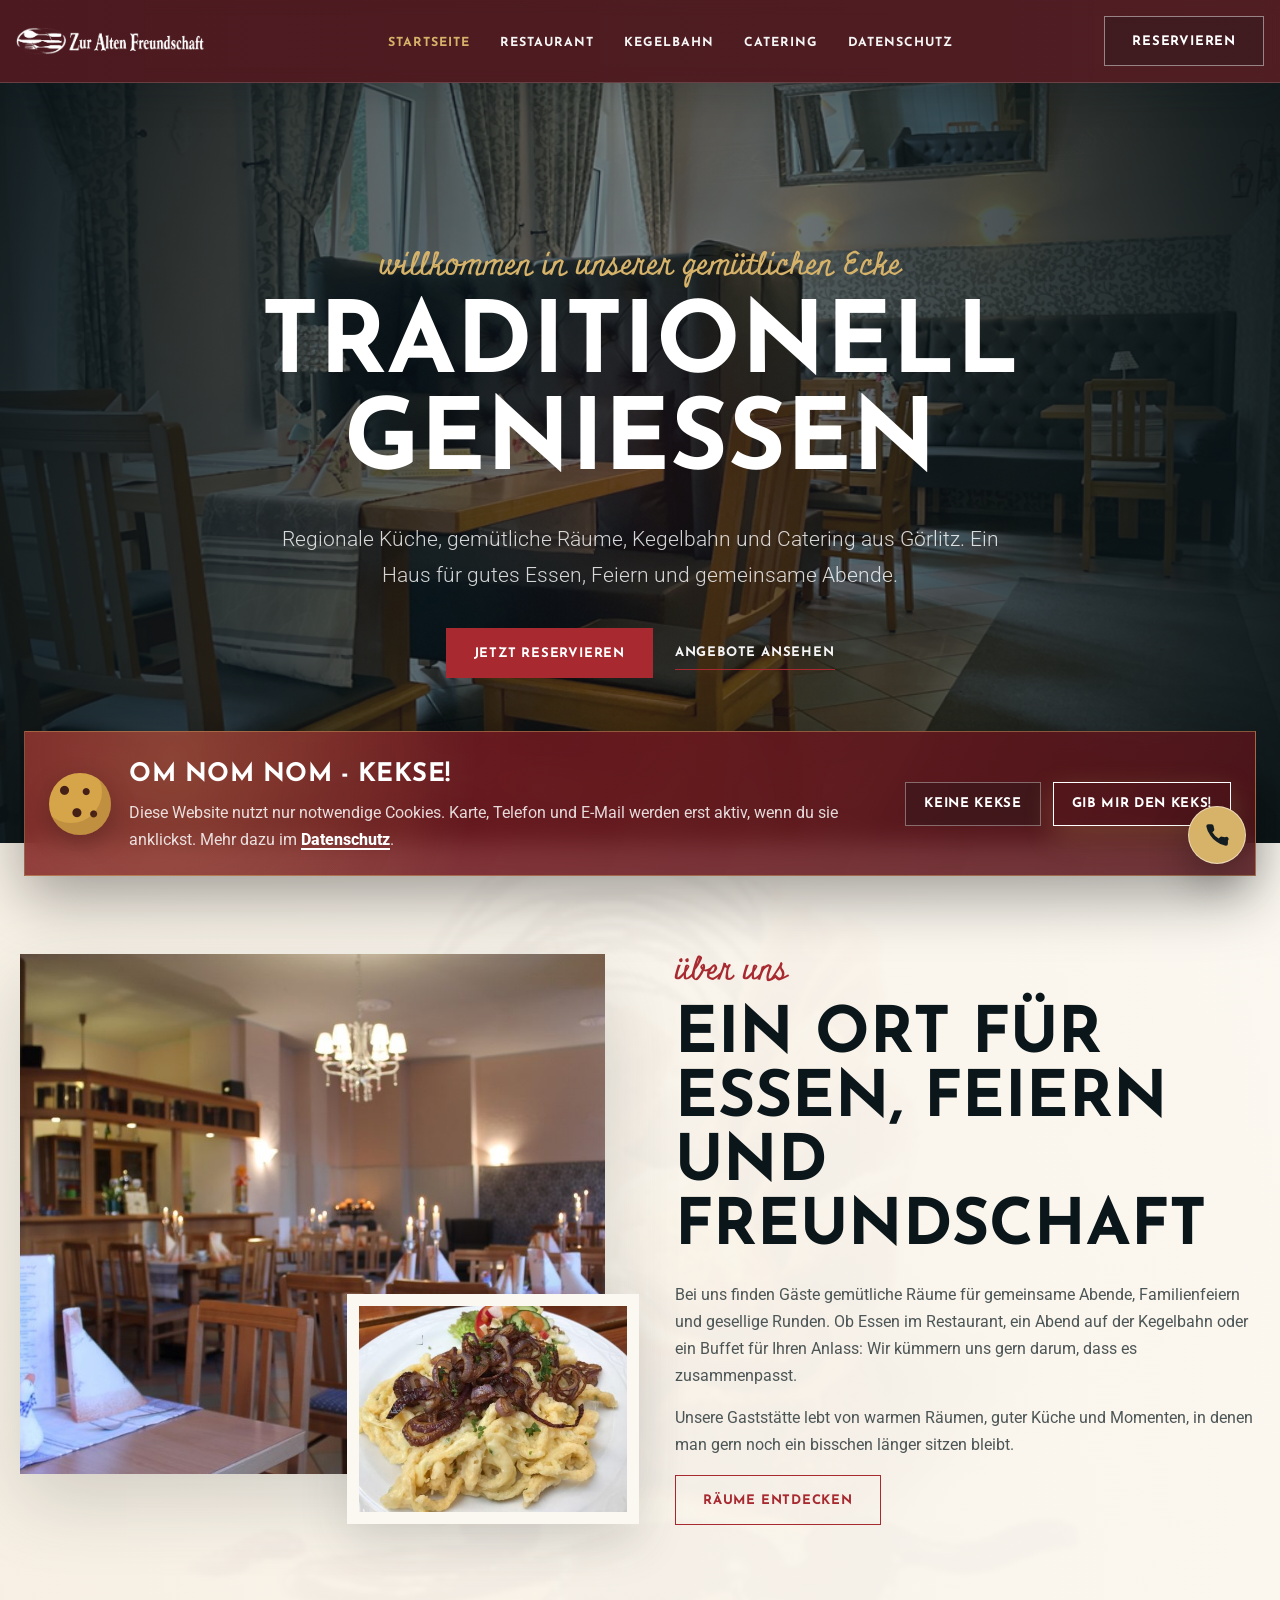
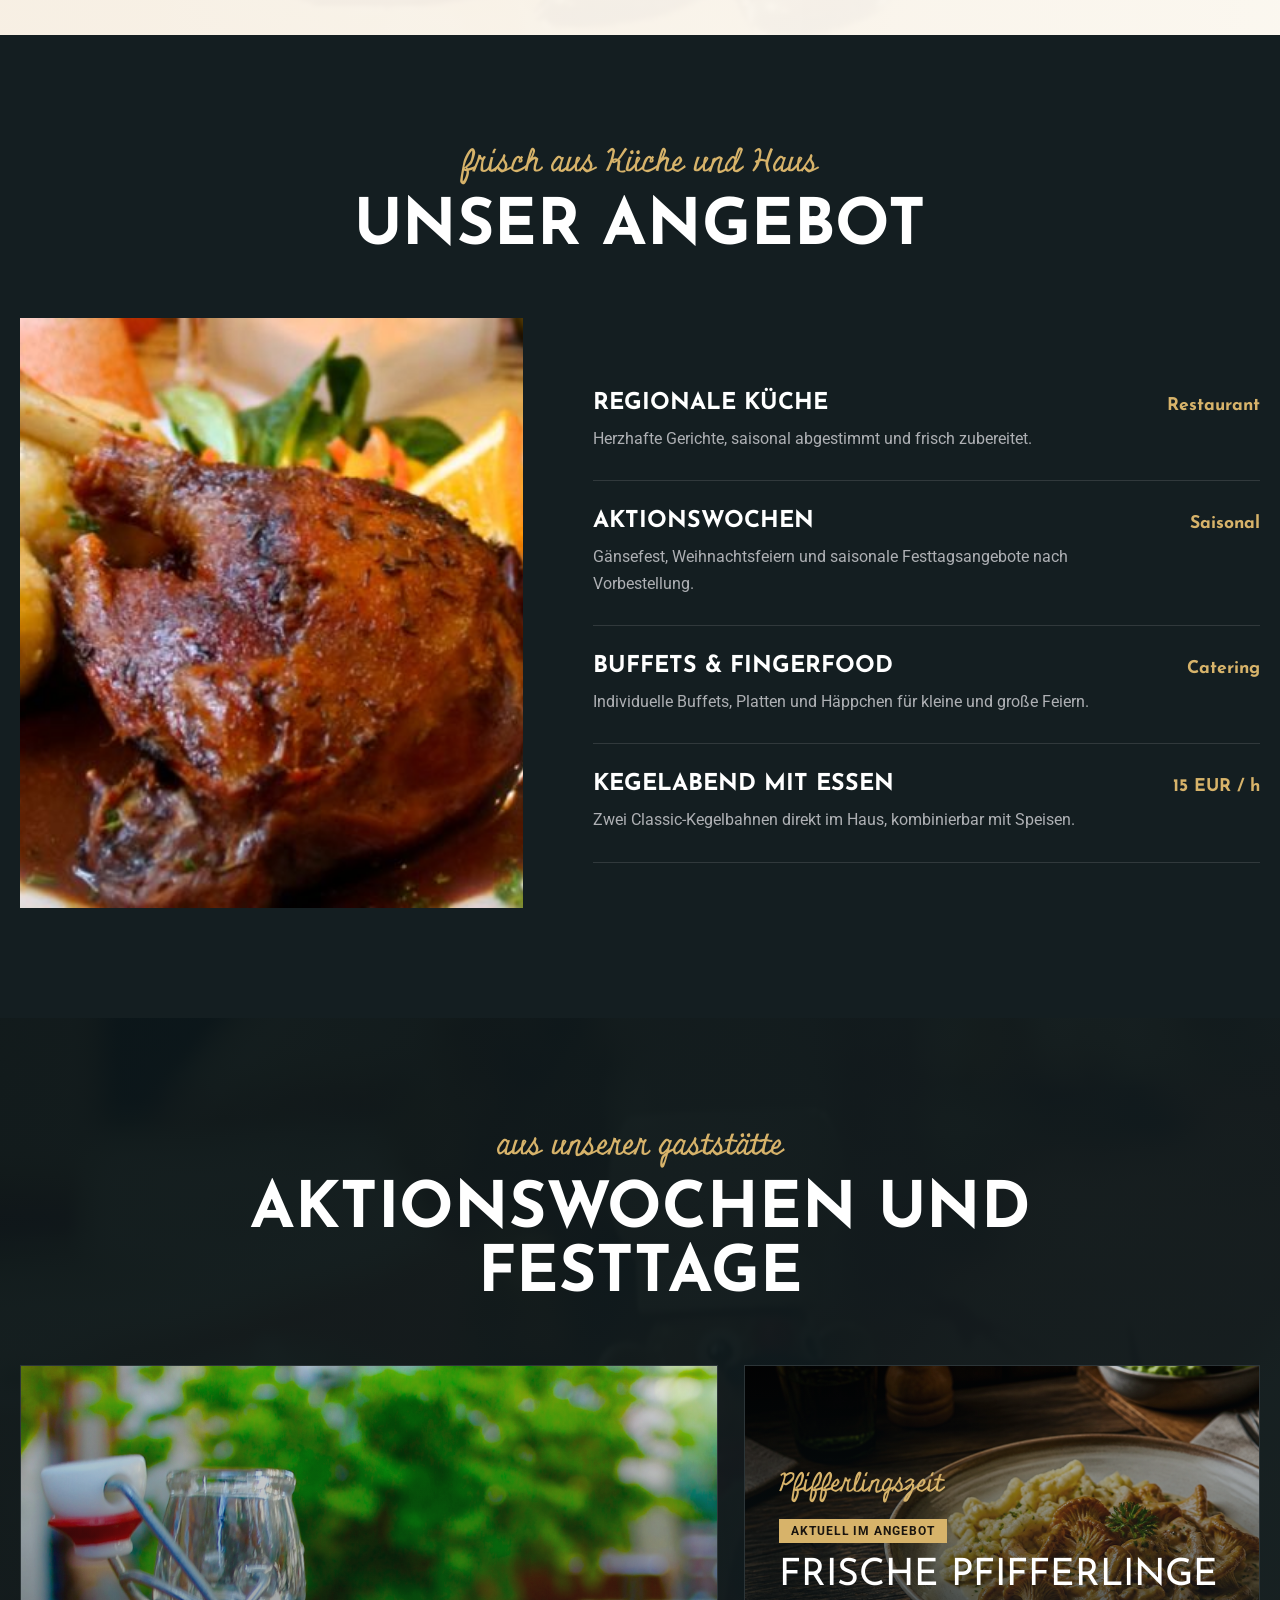
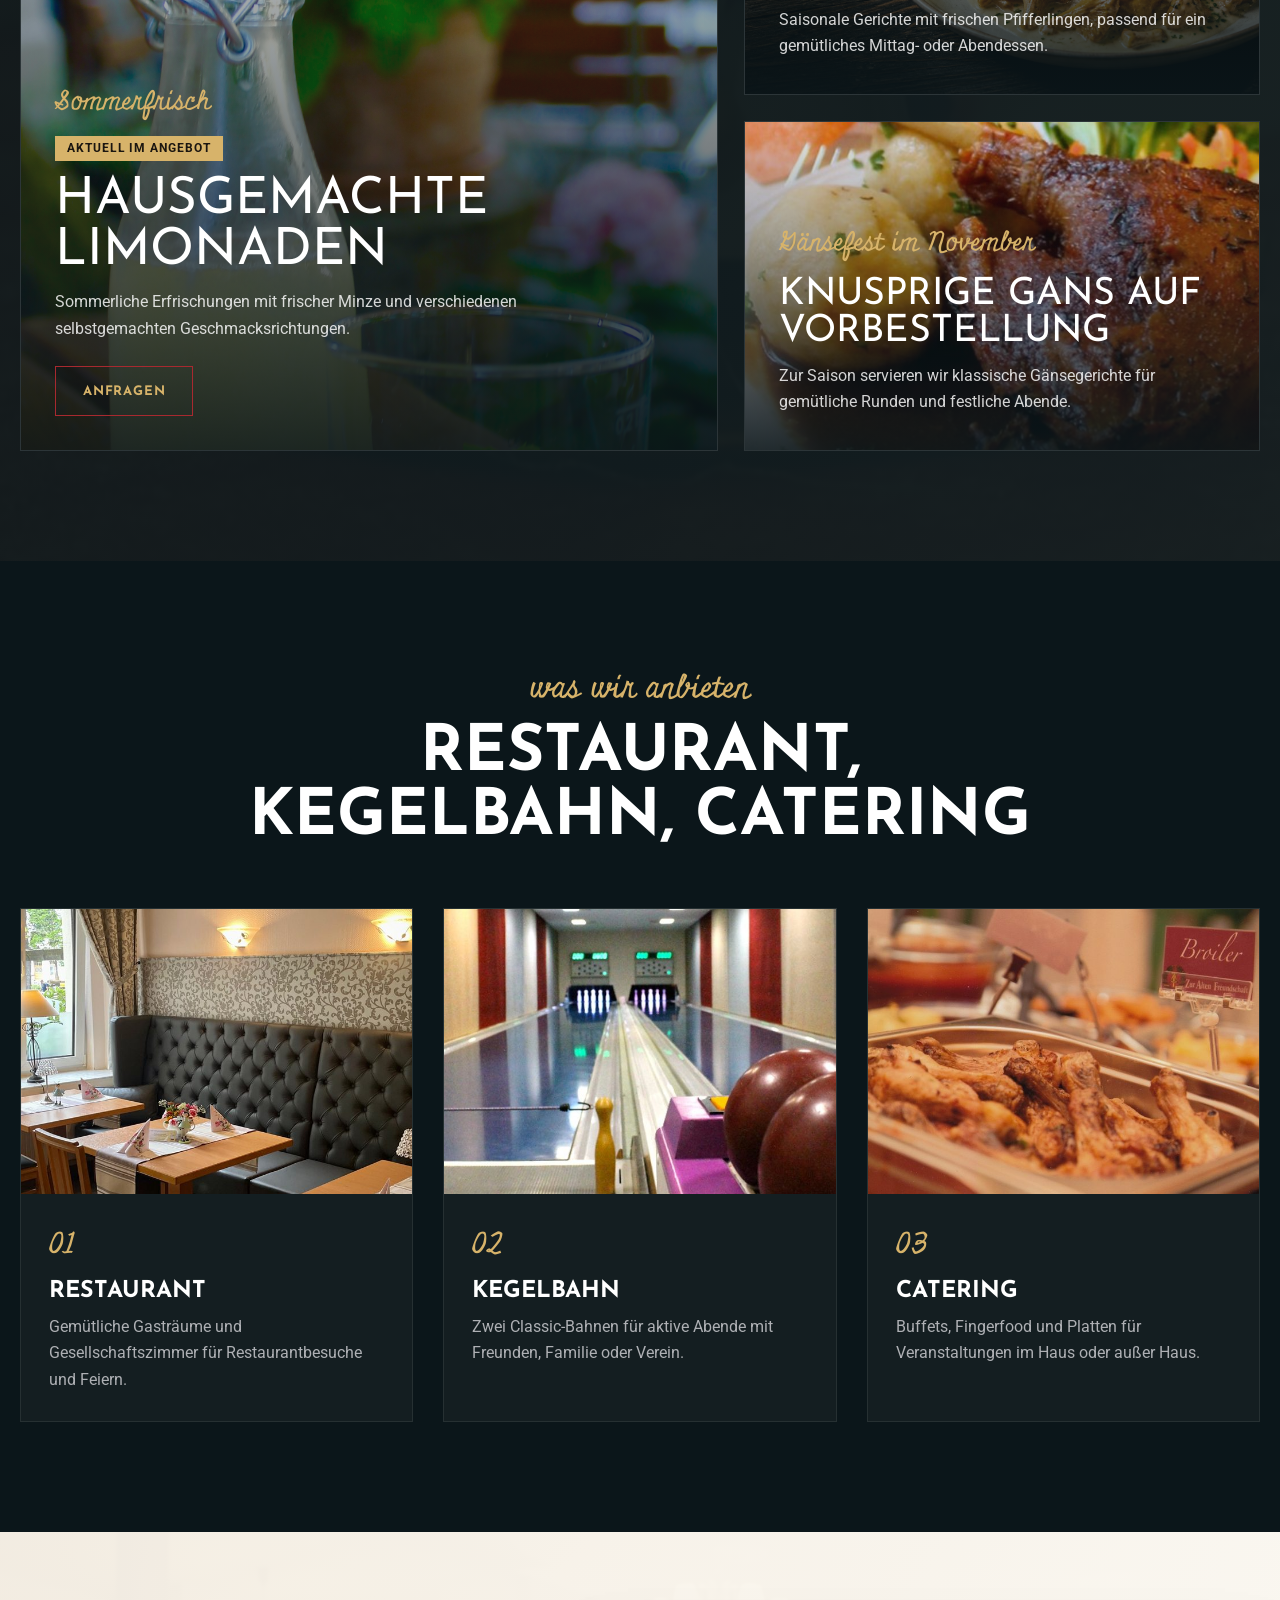
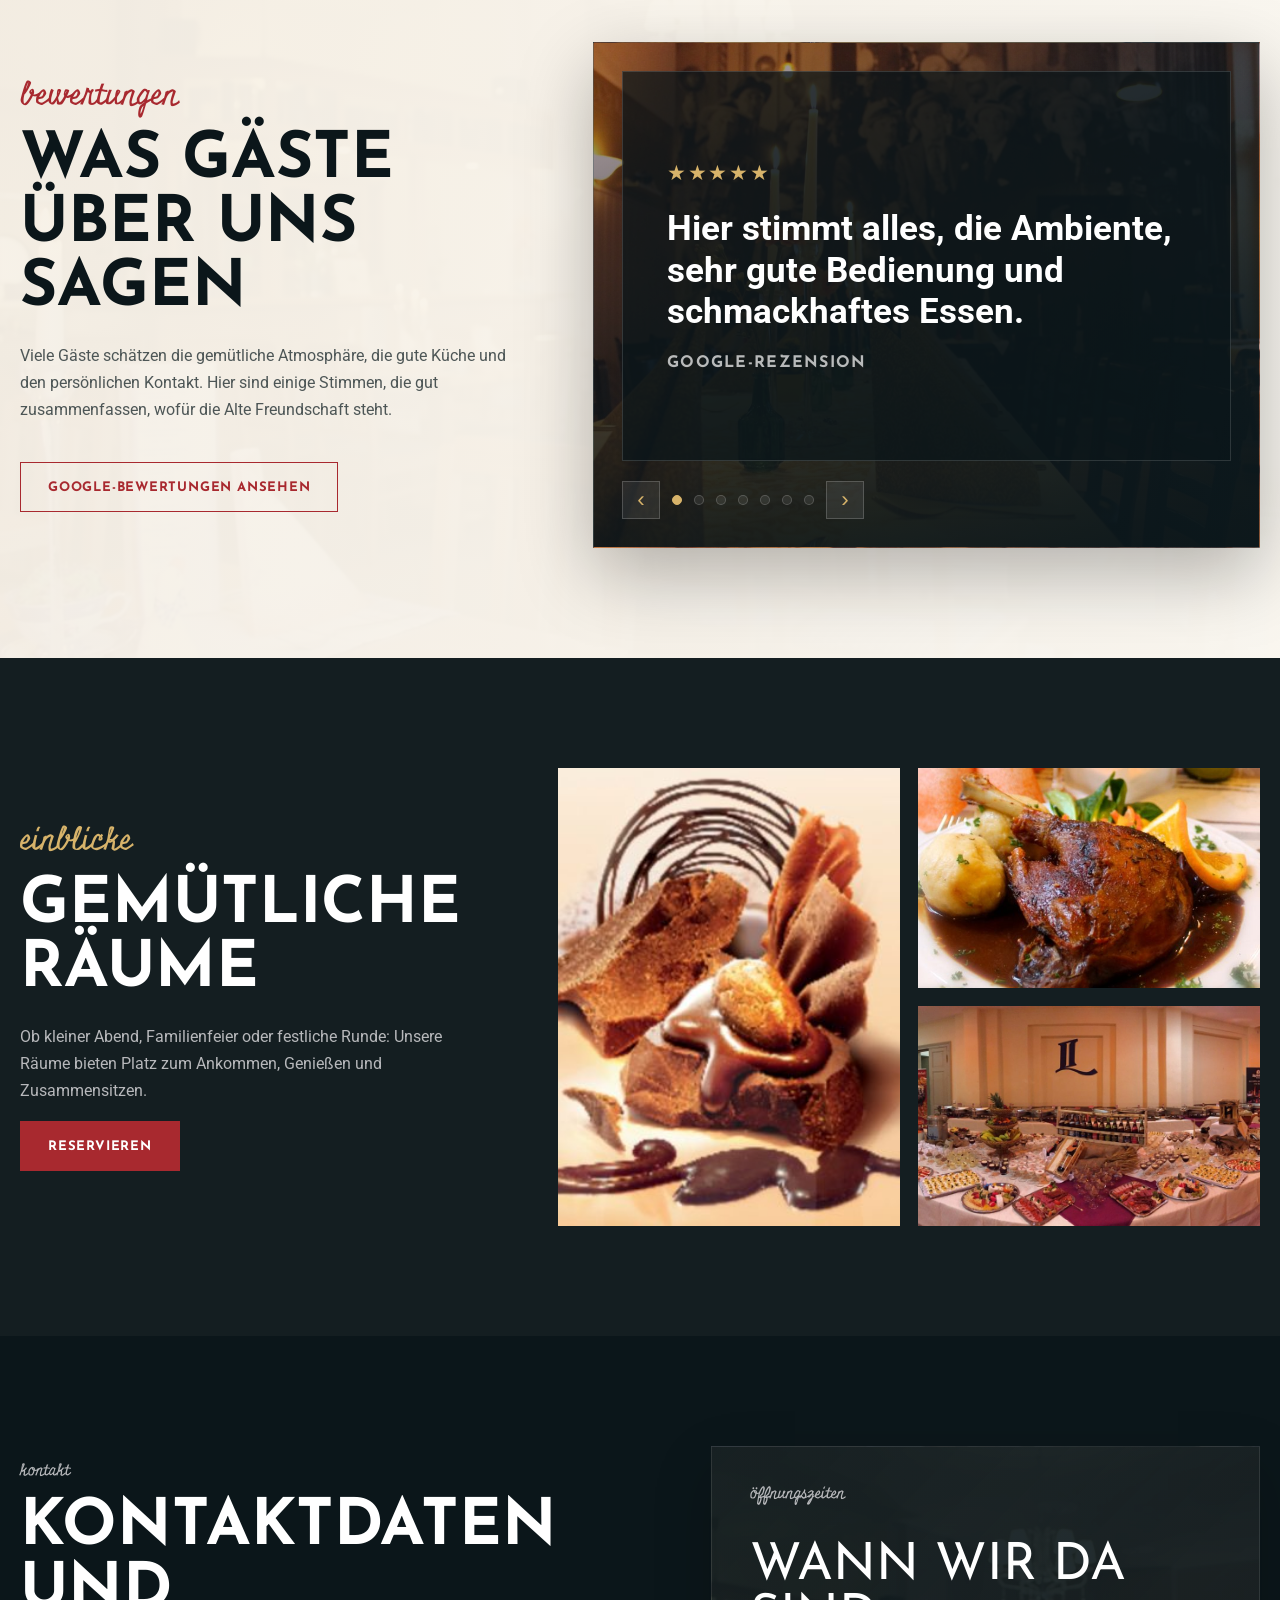
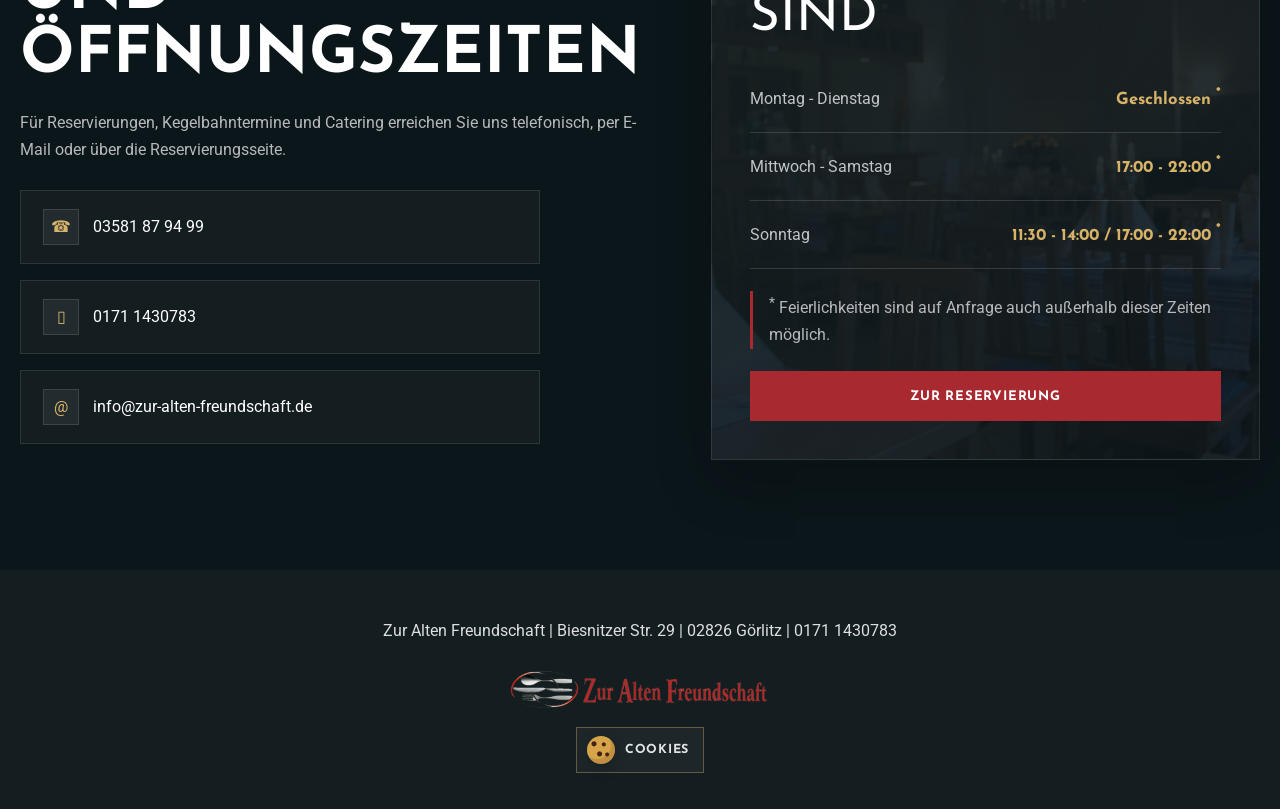
==== commit d1c8ce2e: "Add footer cookie banner shortcut" ====
--- a/index.html
+++ b/index.html
@@ -367,6 +367,10 @@
     <footer class="page-footer bites-footer">
       <p>Zur Alten Freundschaft | Biesnitzer Str. 29 | 02826 Görlitz | 0171 1430783</p>
       <img class="footer-logo" src="assets/images/logo-small.png" alt="Zur Alten Freundschaft Logo">
+      <button class="footer-cookie-button" type="button" data-cookie-open aria-label="Cookie-Hinweis öffnen">
+        <span class="cookie-cookie mini" aria-hidden="true">Keks</span>
+        Cookies
+      </button>
     </footer>
     <div class="cookie-banner" data-cookie-banner role="region" aria-label="Cookie-Hinweis">
       <div class="cookie-cookie" aria-hidden="true">Keks</div>
--- a/styles.css
+++ b/styles.css
@@ -1806,6 +1806,34 @@
   background: #141e21;
 }
 
+.footer-cookie-button {
+  min-height: 42px;
+  display: inline-flex;
+  align-items: center;
+  gap: 10px;
+  margin-top: 18px;
+  padding: 8px 14px 8px 10px;
+  color: rgba(255, 255, 255, 0.88);
+  font-family: "Josefin Sans", Nunito, Arial, Helvetica, sans-serif;
+  font-size: 0.78rem;
+  font-weight: 800;
+  letter-spacing: 0.06em;
+  text-transform: uppercase;
+  background: rgba(255, 255, 255, 0.04);
+  border: 1px solid rgba(227, 191, 111, 0.34);
+  cursor: pointer;
+  transition: color 160ms ease, border-color 160ms ease, background 160ms ease, transform 160ms ease;
+}
+
+.footer-cookie-button:hover,
+.footer-cookie-button:focus-visible {
+  color: #fff;
+  background: rgba(127, 29, 36, 0.42);
+  border-color: rgba(227, 191, 111, 0.72);
+  outline: none;
+  transform: translateY(-1px);
+}
+
 .cookie-banner {
   position: fixed;
   left: 24px;
@@ -1844,6 +1872,19 @@
     radial-gradient(circle at 50% 50%, #d6a54a 0 32px, transparent 33px);
   border-radius: 50%;
   box-shadow: inset -9px -12px 0 rgba(107, 58, 23, 0.2), 0 8px 26px rgba(0, 0, 0, 0.22);
+}
+
+.cookie-cookie.mini {
+  width: 28px;
+  height: 28px;
+  flex: 0 0 28px;
+  background:
+    radial-gradient(circle at 25% 28%, #442017 0 2px, transparent 3px),
+    radial-gradient(circle at 60% 30%, #442017 0 1.5px, transparent 2.5px),
+    radial-gradient(circle at 45% 64%, #442017 0 2px, transparent 3px),
+    radial-gradient(circle at 72% 66%, #442017 0 1.5px, transparent 2.5px),
+    radial-gradient(circle at 50% 50%, #d6a54a 0 14px, transparent 15px);
+  box-shadow: inset -4px -5px 0 rgba(107, 58, 23, 0.2), 0 5px 14px rgba(0, 0, 0, 0.24);
 }
 
 .cookie-banner strong {
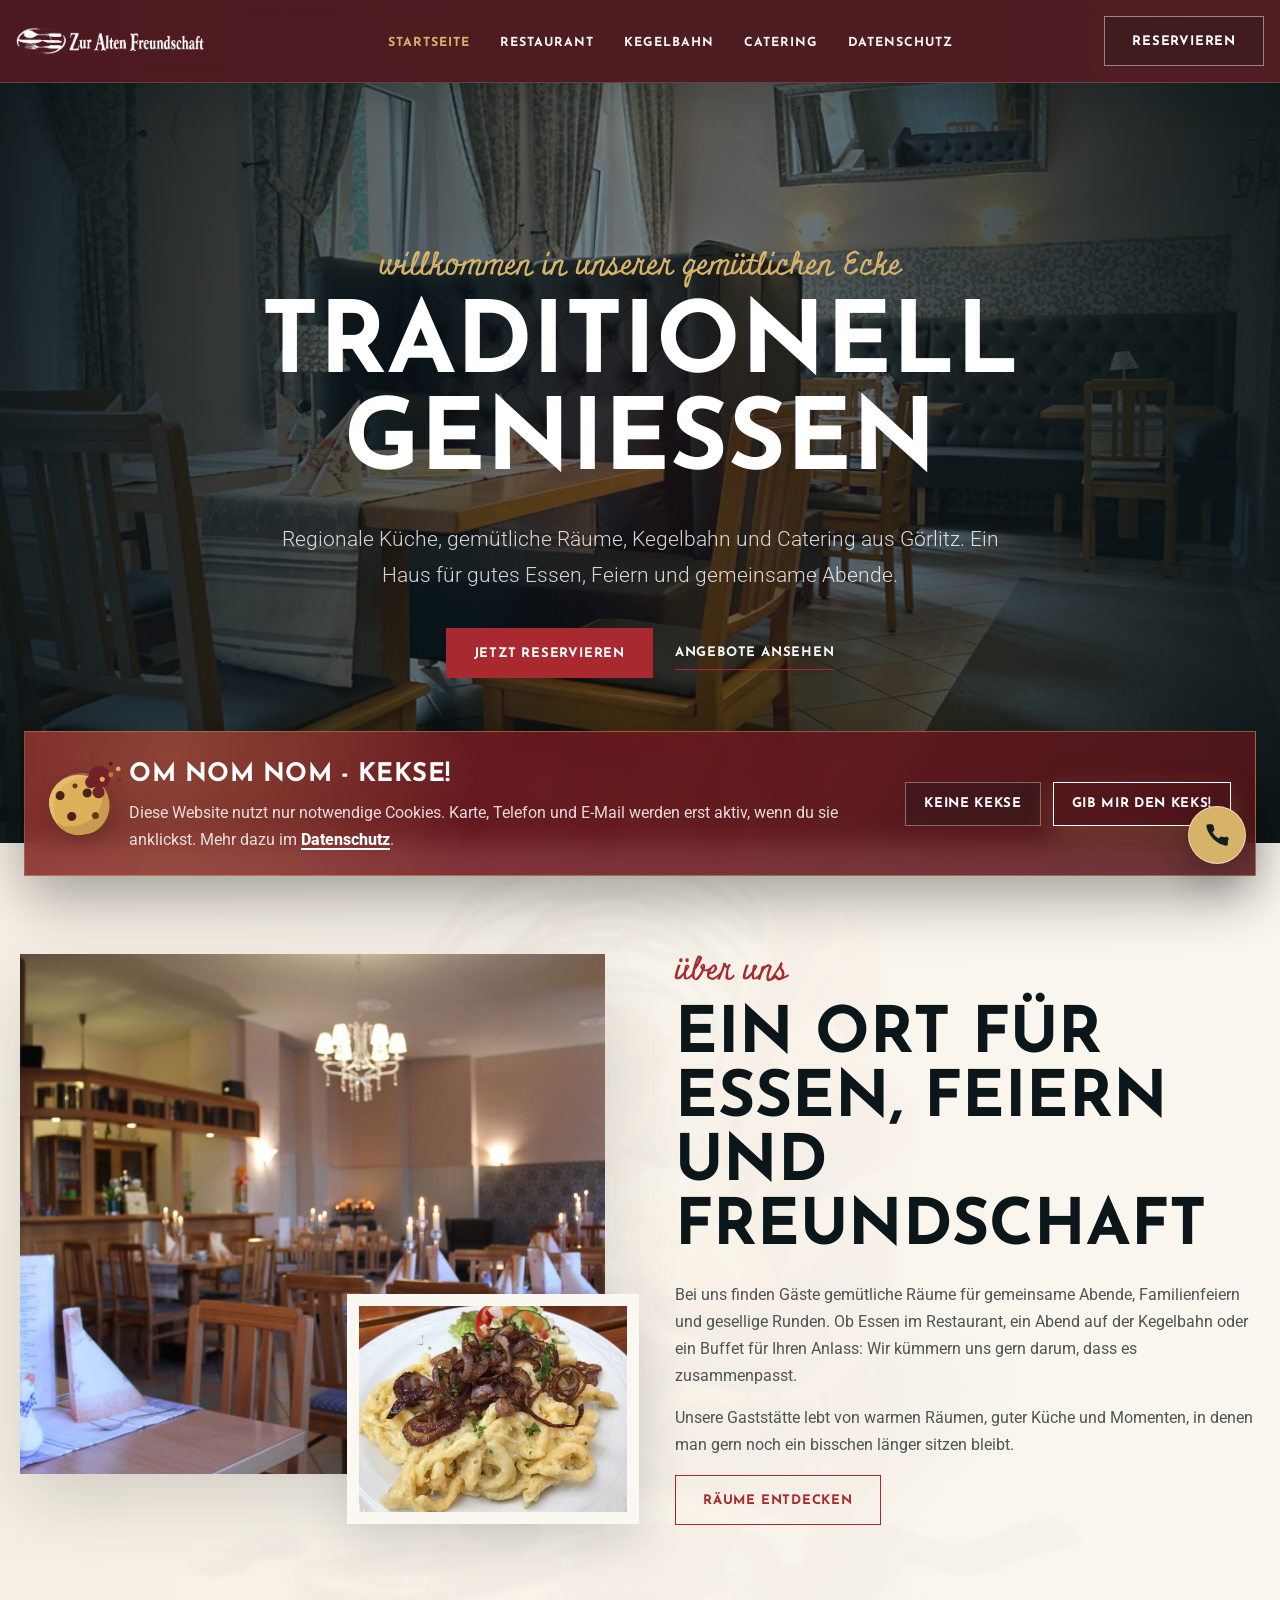
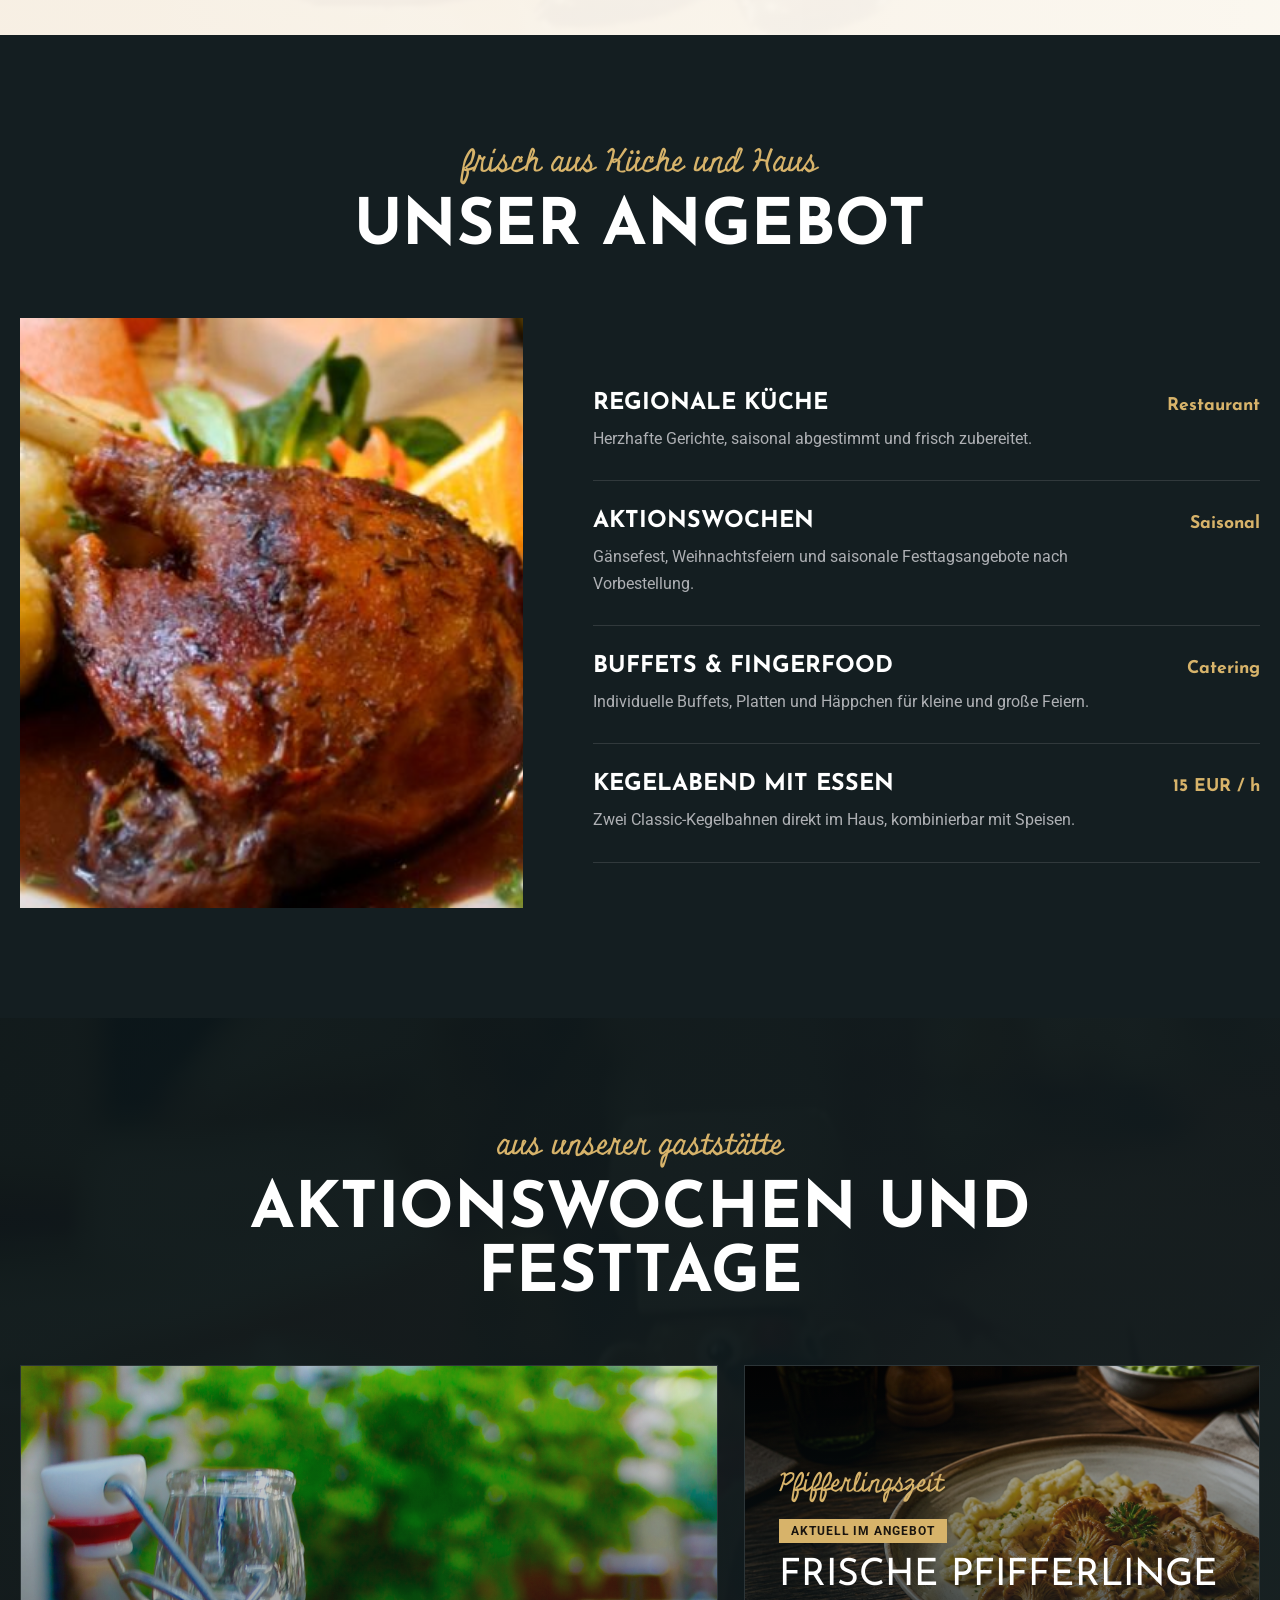
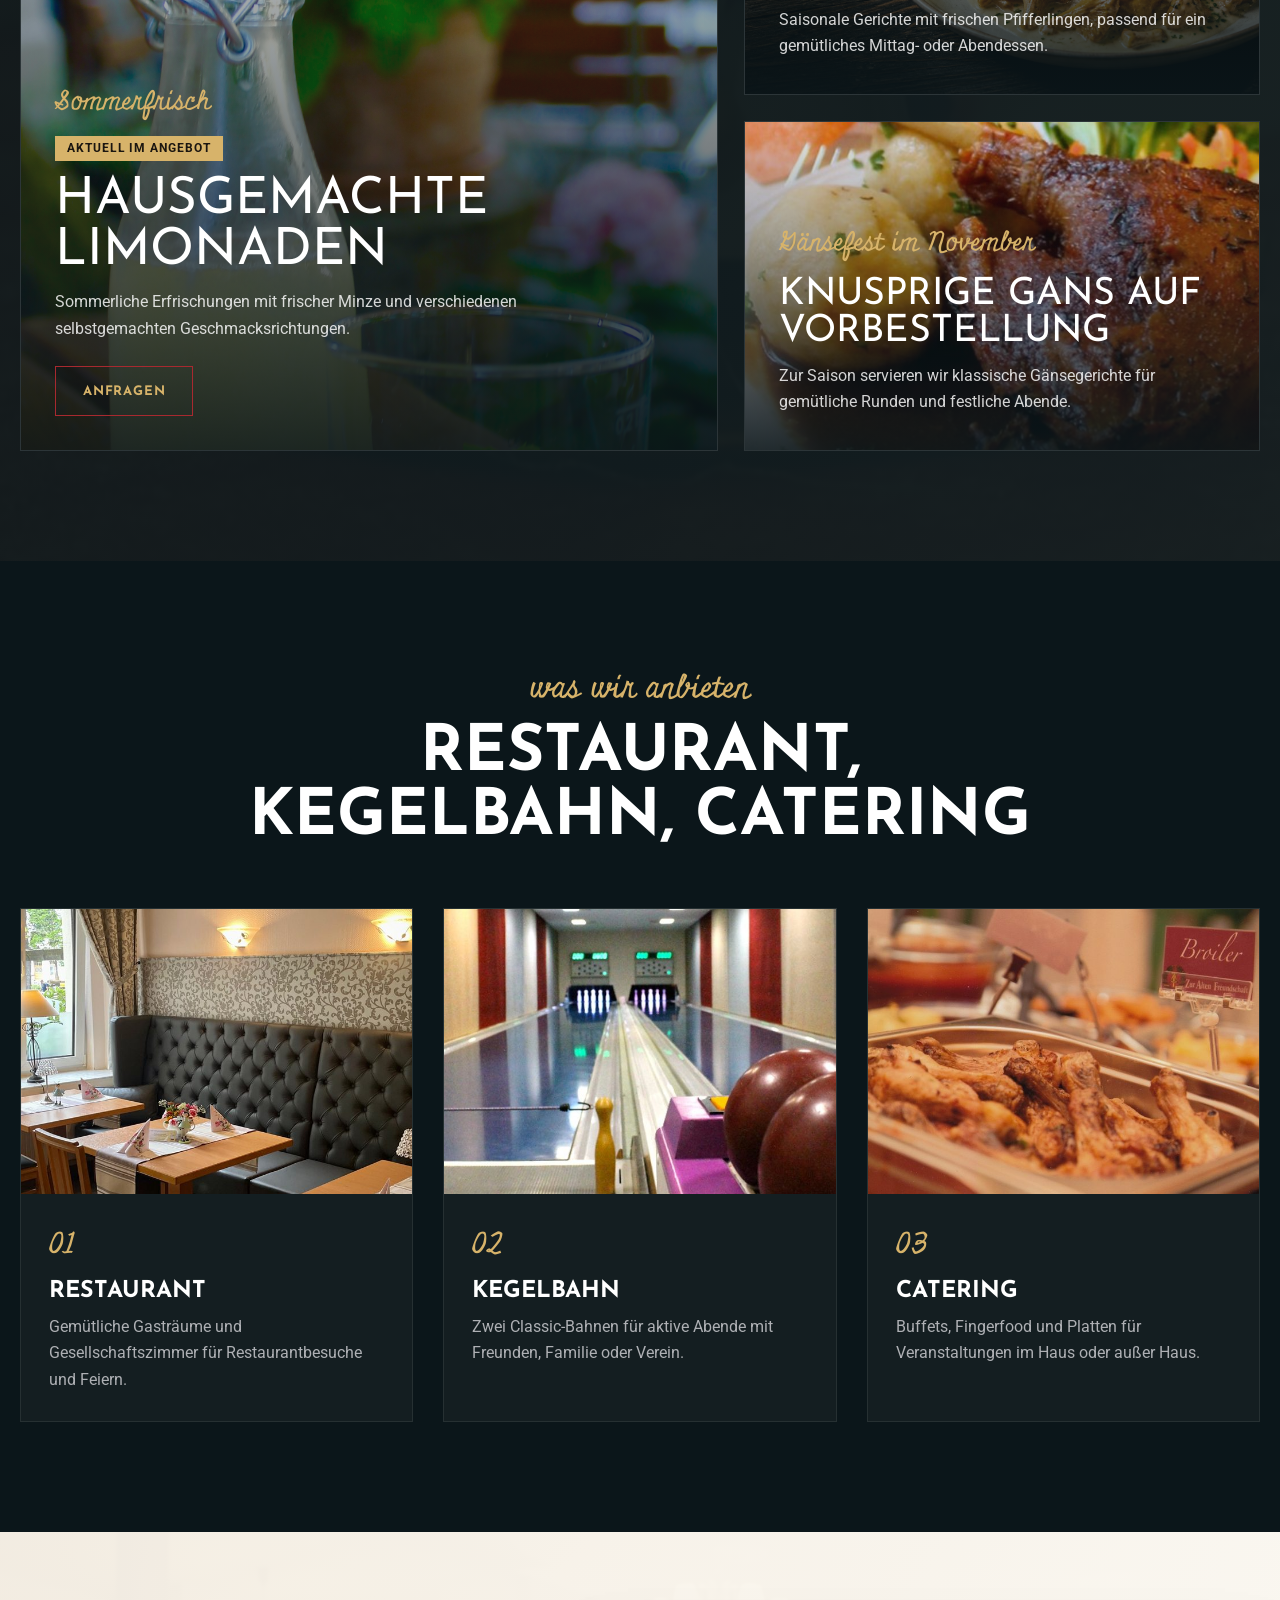
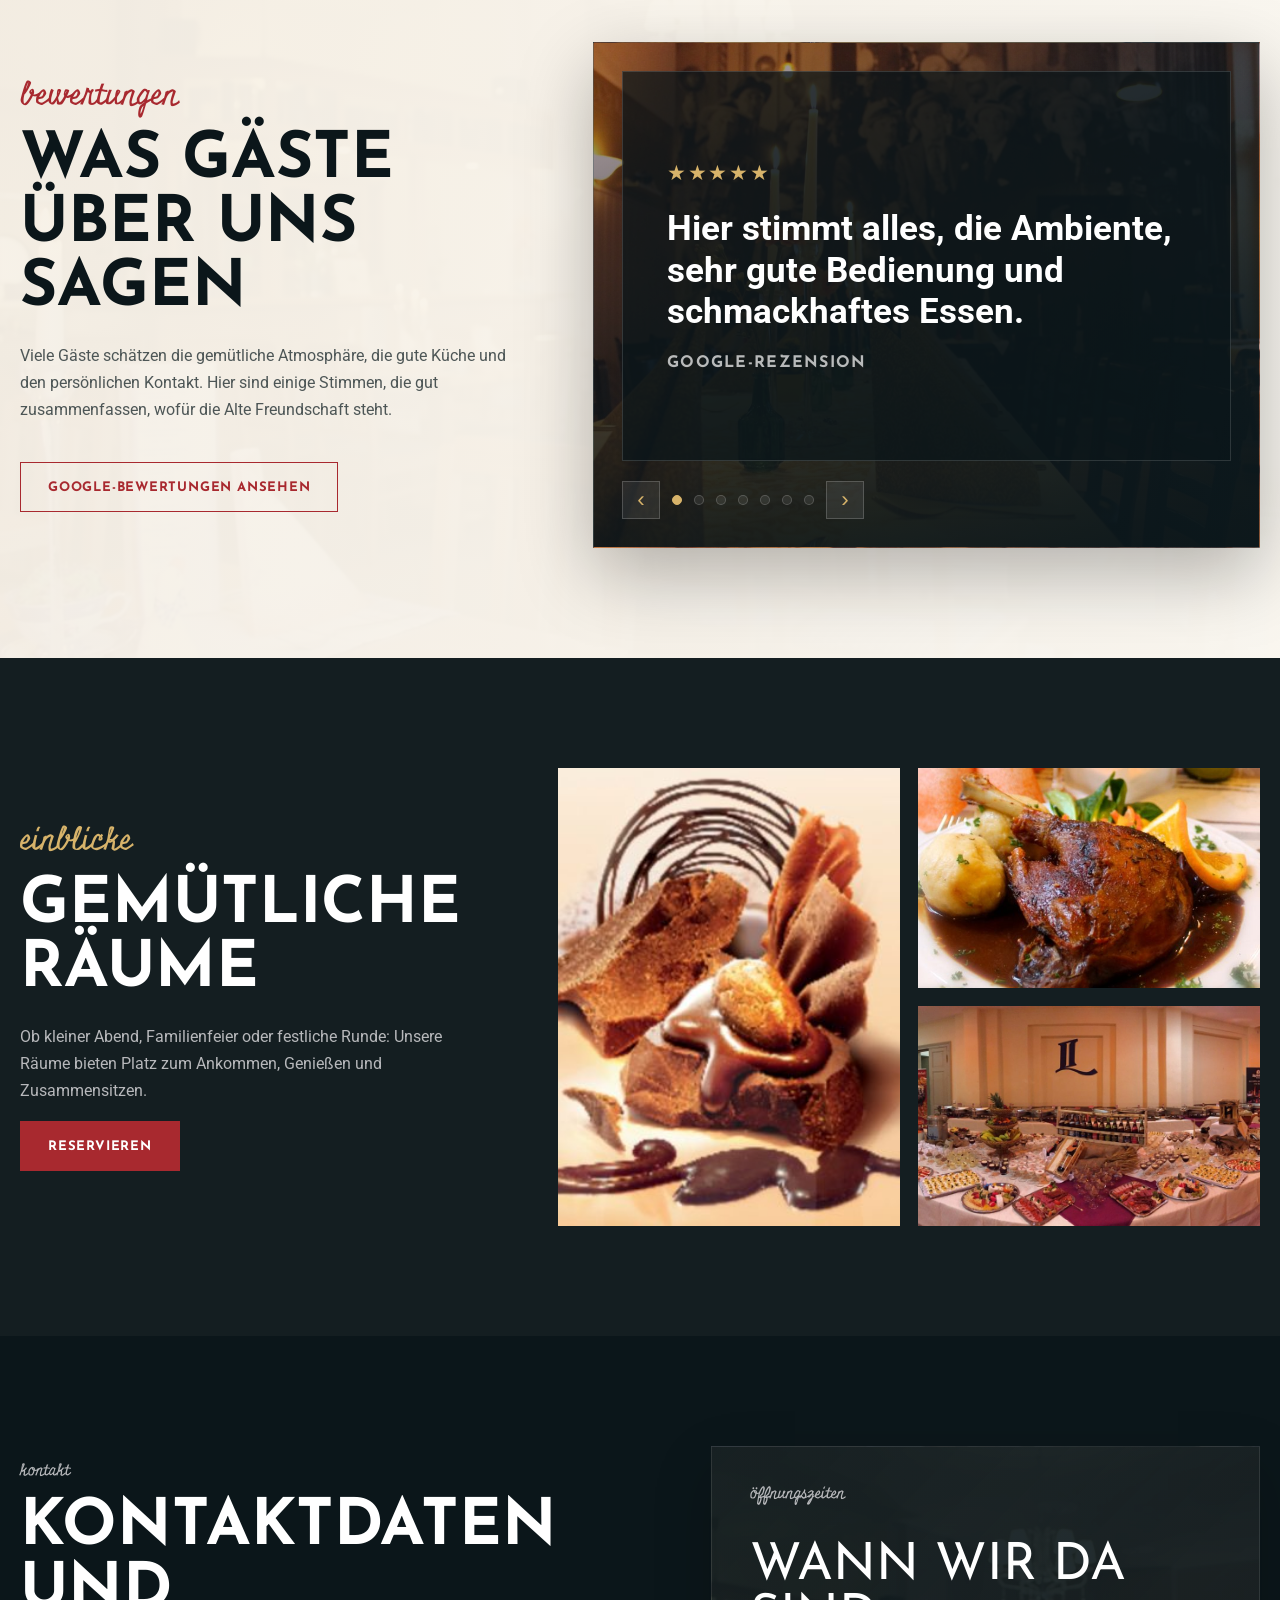
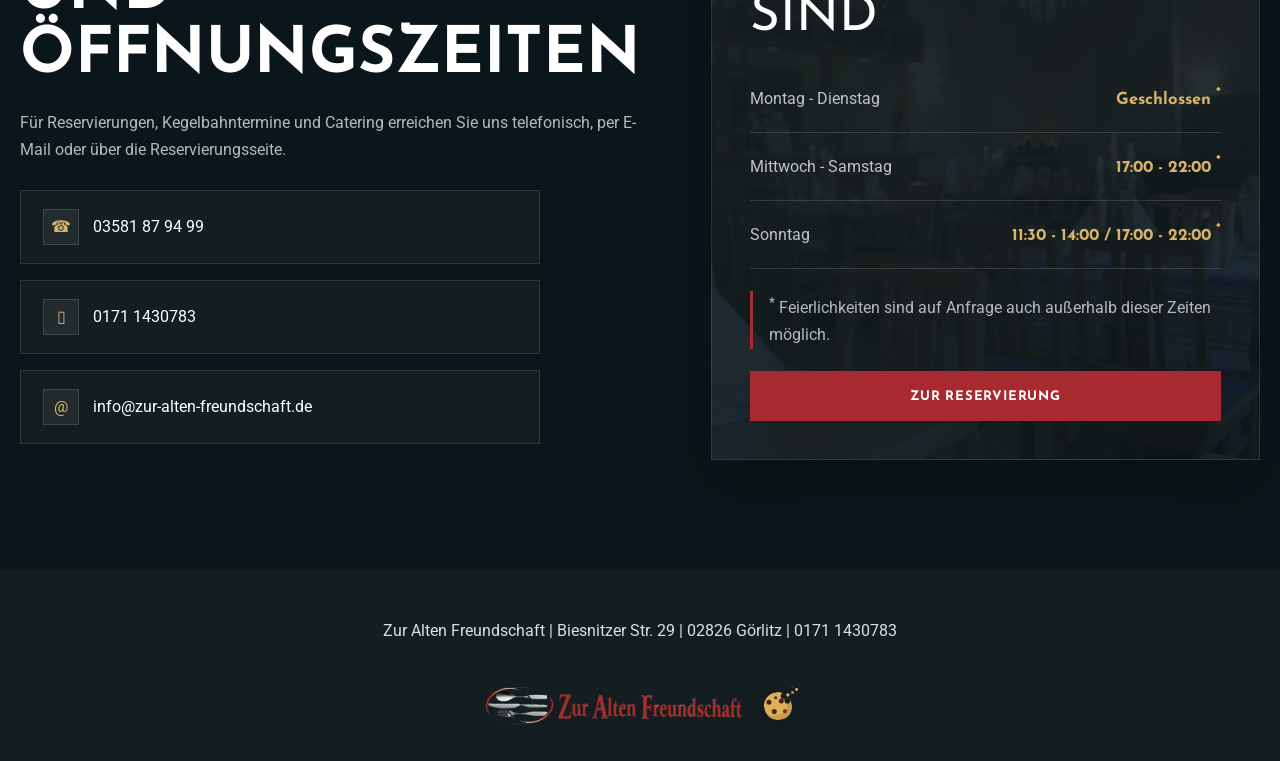
==== commit ae16b8aa: "Refine cookie icon placement" ====
--- a/index.html
+++ b/index.html
@@ -369,7 +369,6 @@
       <img class="footer-logo" src="assets/images/logo-small.png" alt="Zur Alten Freundschaft Logo">
       <button class="footer-cookie-button" type="button" data-cookie-open aria-label="Cookie-Hinweis öffnen">
         <span class="cookie-cookie mini" aria-hidden="true">Keks</span>
-        Cookies
       </button>
     </footer>
     <div class="cookie-banner" data-cookie-banner role="region" aria-label="Cookie-Hinweis">
--- a/styles.css
+++ b/styles.css
@@ -686,6 +686,7 @@
 }
 
 .page-footer {
+  position: relative;
   padding: 48px 16px 36px;
   background: var(--coal-dark);
   color: rgba(255, 255, 255, 0.86);
@@ -713,6 +714,8 @@
 .footer-logo {
   width: min(260px, 72vw);
   margin: 26px auto 0;
+  display: inline-block;
+  vertical-align: middle;
 }
 
 .source-note {
@@ -1807,31 +1810,28 @@
 }
 
 .footer-cookie-button {
-  min-height: 42px;
+  width: 34px;
+  height: 34px;
+  min-height: 34px;
   display: inline-flex;
   align-items: center;
-  gap: 10px;
-  margin-top: 18px;
-  padding: 8px 14px 8px 10px;
-  color: rgba(255, 255, 255, 0.88);
-  font-family: "Josefin Sans", Nunito, Arial, Helvetica, sans-serif;
-  font-size: 0.78rem;
-  font-weight: 800;
-  letter-spacing: 0.06em;
-  text-transform: uppercase;
-  background: rgba(255, 255, 255, 0.04);
-  border: 1px solid rgba(227, 191, 111, 0.34);
+  justify-content: center;
+  margin: 26px 0 0 12px;
+  padding: 0;
+  font-size: 0;
+  vertical-align: middle;
+  background: transparent;
+  border: 0;
+  border-radius: 50%;
   cursor: pointer;
-  transition: color 160ms ease, border-color 160ms ease, background 160ms ease, transform 160ms ease;
+  transition: filter 160ms ease, transform 160ms ease;
 }
 
 .footer-cookie-button:hover,
 .footer-cookie-button:focus-visible {
-  color: #fff;
-  background: rgba(127, 29, 36, 0.42);
-  border-color: rgba(227, 191, 111, 0.72);
   outline: none;
-  transform: translateY(-1px);
+  filter: drop-shadow(0 0 10px rgba(227, 191, 111, 0.48));
+  transform: translateY(-1px) rotate(-3deg);
 }
 
 .cookie-banner {
@@ -1861,17 +1861,53 @@
 .cookie-cookie {
   width: 62px;
   height: 62px;
+  position: relative;
   display: grid;
   place-items: center;
   color: transparent;
   background:
-    radial-gradient(circle at 25% 28%, #442017 0 4px, transparent 5px),
-    radial-gradient(circle at 60% 30%, #442017 0 3px, transparent 4px),
-    radial-gradient(circle at 45% 64%, #442017 0 4px, transparent 5px),
-    radial-gradient(circle at 72% 66%, #442017 0 3px, transparent 4px),
-    radial-gradient(circle at 50% 50%, #d6a54a 0 32px, transparent 33px);
+    radial-gradient(circle at 20% 32%, #4a2217 0 4px, transparent 5px),
+    radial-gradient(circle at 46% 20%, #6b351e 0 2px, transparent 3px),
+    radial-gradient(circle at 64% 34%, #4a2217 0 4px, transparent 5px),
+    radial-gradient(circle at 34% 68%, #4a2217 0 4px, transparent 5px),
+    radial-gradient(circle at 72% 72%, #6b351e 0 3px, transparent 4px),
+    radial-gradient(circle at 48% 52%, #ddb15a 0 30px, transparent 31px);
+  border-radius: 54% 46% 50% 48% / 47% 53% 45% 55%;
+  box-shadow: inset -8px -10px 0 rgba(107, 58, 23, 0.18), inset 4px 5px 0 rgba(255, 236, 170, 0.22), 0 8px 22px rgba(0, 0, 0, 0.2);
+  transform: rotate(-8deg);
+  --cookie-bite-bg: #732128;
+}
+
+.cookie-cookie::before {
+  content: "";
+  position: absolute;
+  right: -3px;
+  top: -4px;
+  width: 22px;
+  height: 22px;
+  background: var(--cookie-bite-bg);
   border-radius: 50%;
-  box-shadow: inset -9px -12px 0 rgba(107, 58, 23, 0.2), 0 8px 26px rgba(0, 0, 0, 0.22);
+  box-shadow:
+    -9px 4px 0 -5px var(--cookie-bite-bg),
+    -3px 15px 0 -5px var(--cookie-bite-bg);
+  pointer-events: none;
+}
+
+.cookie-cookie::after {
+  content: "";
+  position: absolute;
+  right: -16px;
+  top: -8px;
+  width: 24px;
+  height: 26px;
+  background:
+    radial-gradient(circle at 18% 78%, #ddb15a 0 2px, transparent 3px),
+    radial-gradient(circle at 50% 55%, #b77735 0 2px, transparent 3px),
+    radial-gradient(circle at 76% 28%, #ddb15a 0 1.8px, transparent 2.8px),
+    radial-gradient(circle at 42% 14%, #4a2217 0 1.5px, transparent 2.5px),
+    radial-gradient(circle at 88% 70%, #6b351e 0 1.4px, transparent 2.4px);
+  transform: rotate(18deg);
+  pointer-events: none;
 }
 
 .cookie-cookie.mini {
@@ -1879,12 +1915,36 @@
   height: 28px;
   flex: 0 0 28px;
   background:
-    radial-gradient(circle at 25% 28%, #442017 0 2px, transparent 3px),
-    radial-gradient(circle at 60% 30%, #442017 0 1.5px, transparent 2.5px),
-    radial-gradient(circle at 45% 64%, #442017 0 2px, transparent 3px),
-    radial-gradient(circle at 72% 66%, #442017 0 1.5px, transparent 2.5px),
-    radial-gradient(circle at 50% 50%, #d6a54a 0 14px, transparent 15px);
-  box-shadow: inset -4px -5px 0 rgba(107, 58, 23, 0.2), 0 5px 14px rgba(0, 0, 0, 0.24);
+    radial-gradient(circle at 20% 32%, #4a2217 0 2px, transparent 3px),
+    radial-gradient(circle at 46% 20%, #6b351e 0 1.2px, transparent 2px),
+    radial-gradient(circle at 64% 34%, #4a2217 0 2px, transparent 3px),
+    radial-gradient(circle at 34% 68%, #4a2217 0 2px, transparent 3px),
+    radial-gradient(circle at 72% 72%, #6b351e 0 1.5px, transparent 2.5px),
+    radial-gradient(circle at 48% 52%, #ddb15a 0 14px, transparent 15px);
+  box-shadow: inset -4px -5px 0 rgba(107, 58, 23, 0.18), 0 5px 12px rgba(0, 0, 0, 0.2);
+  --cookie-bite-bg: #141e21;
+}
+
+.cookie-cookie.mini::before {
+  right: -2px;
+  top: -2px;
+  width: 10px;
+  height: 10px;
+  box-shadow:
+    -4px 2px 0 -2px var(--cookie-bite-bg),
+    -1px 7px 0 -2px var(--cookie-bite-bg);
+}
+
+.cookie-cookie.mini::after {
+  right: -9px;
+  top: -5px;
+  width: 13px;
+  height: 14px;
+  background:
+    radial-gradient(circle at 18% 78%, #ddb15a 0 1.2px, transparent 2px),
+    radial-gradient(circle at 50% 55%, #b77735 0 1.2px, transparent 2px),
+    radial-gradient(circle at 76% 28%, #ddb15a 0 1px, transparent 1.8px),
+    radial-gradient(circle at 42% 14%, #4a2217 0 1px, transparent 1.8px);
 }
 
 .cookie-banner strong {
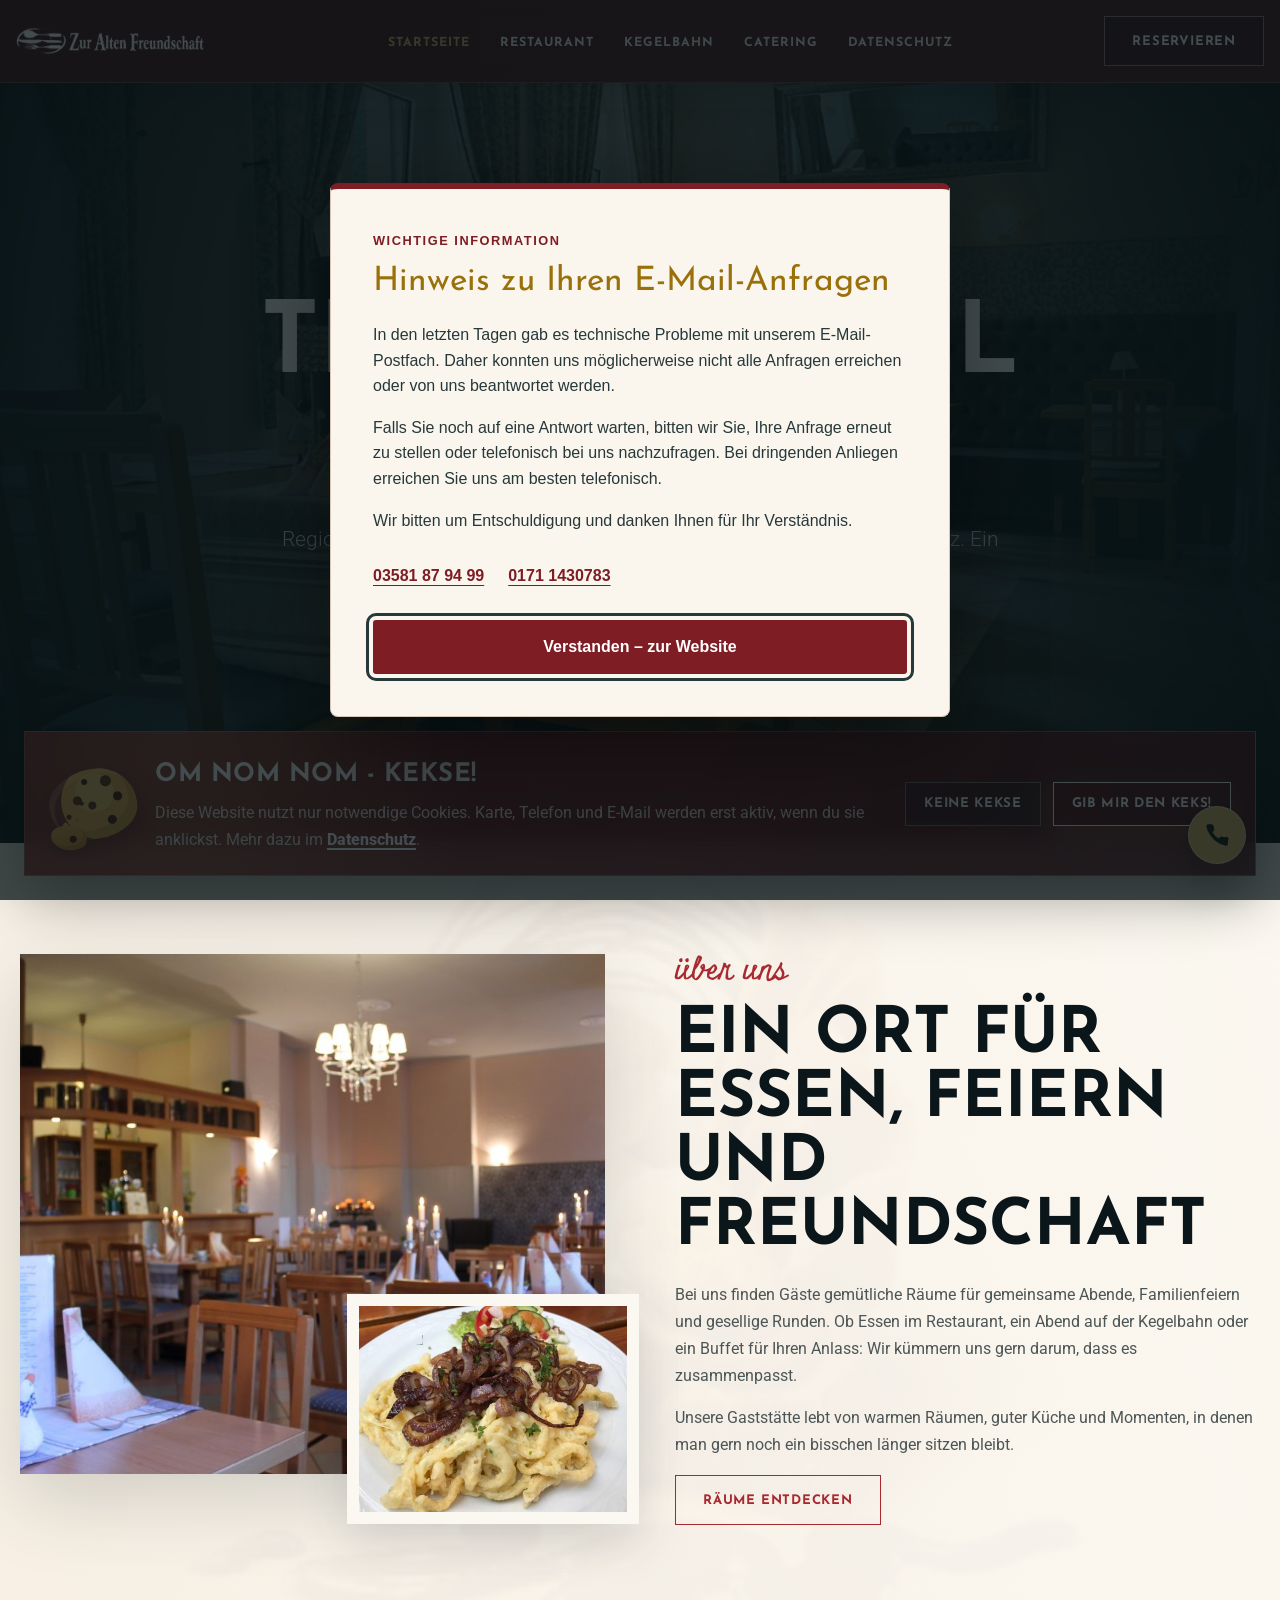
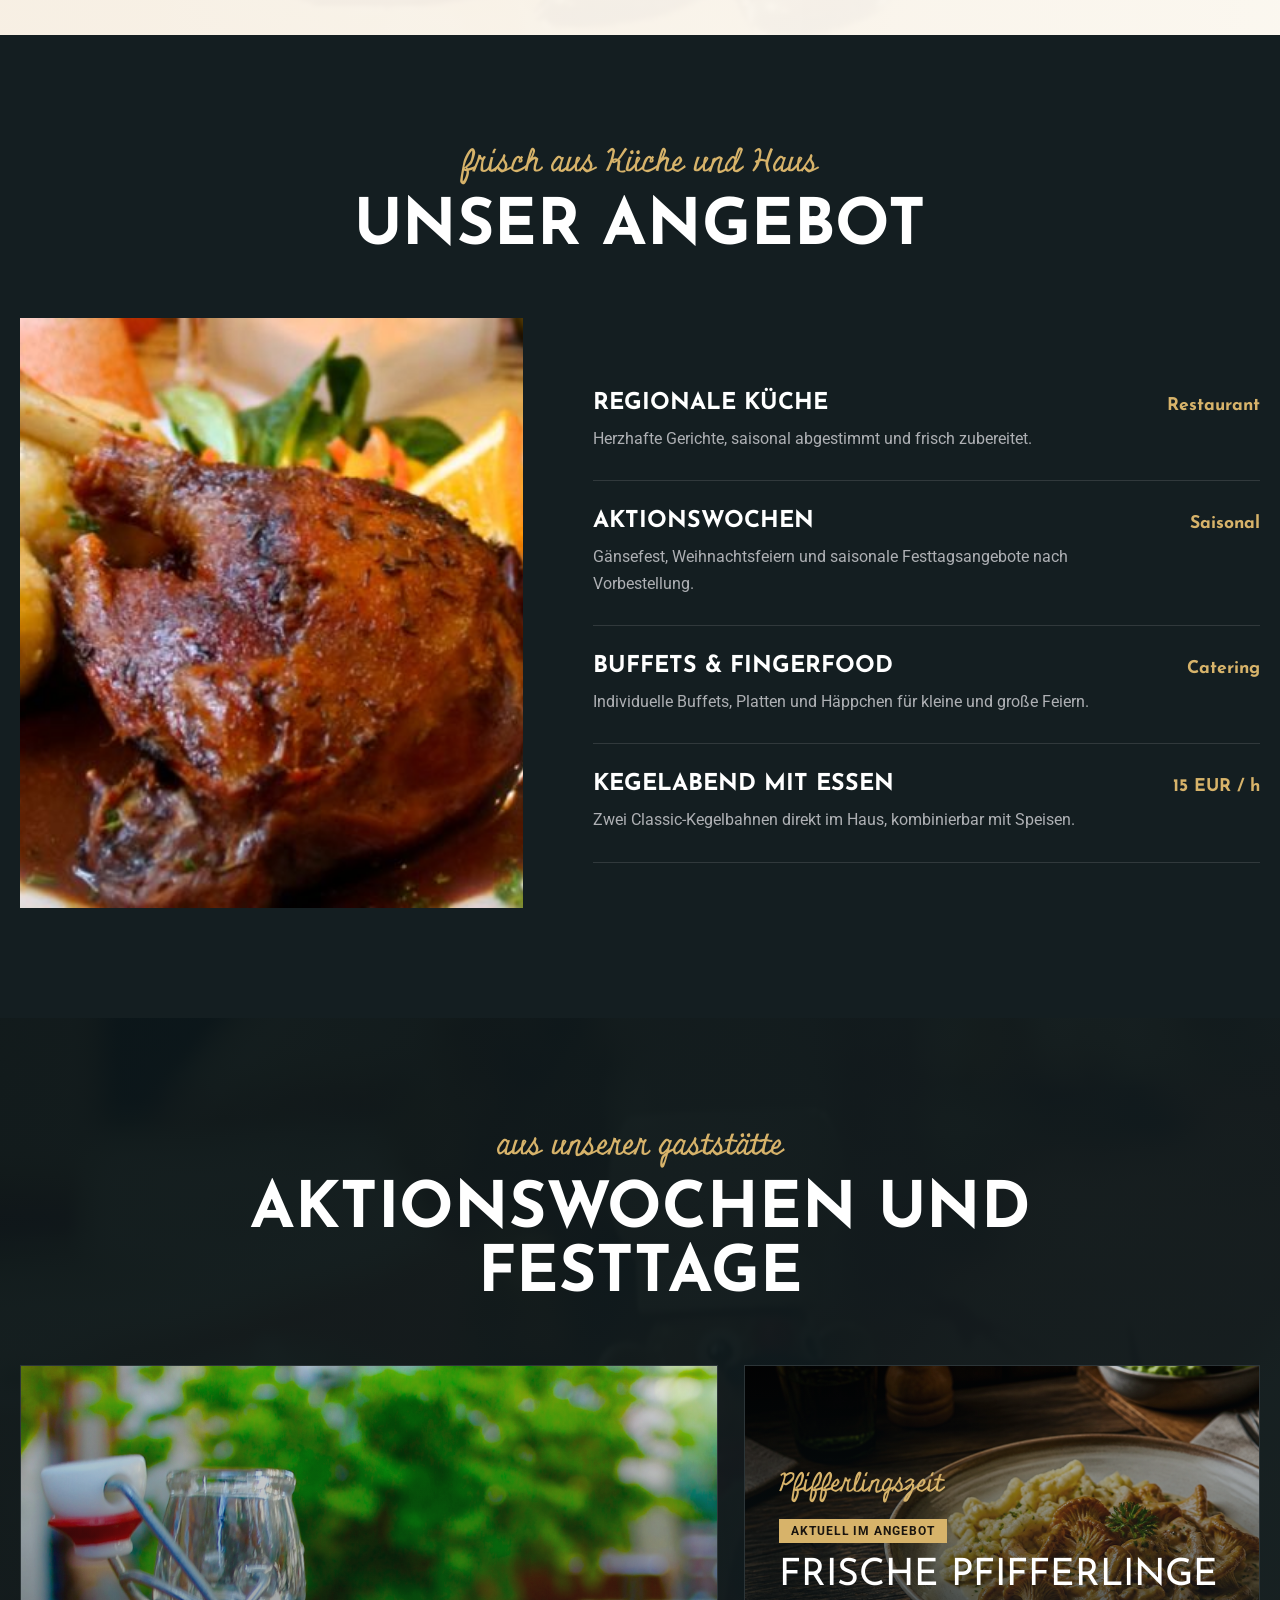
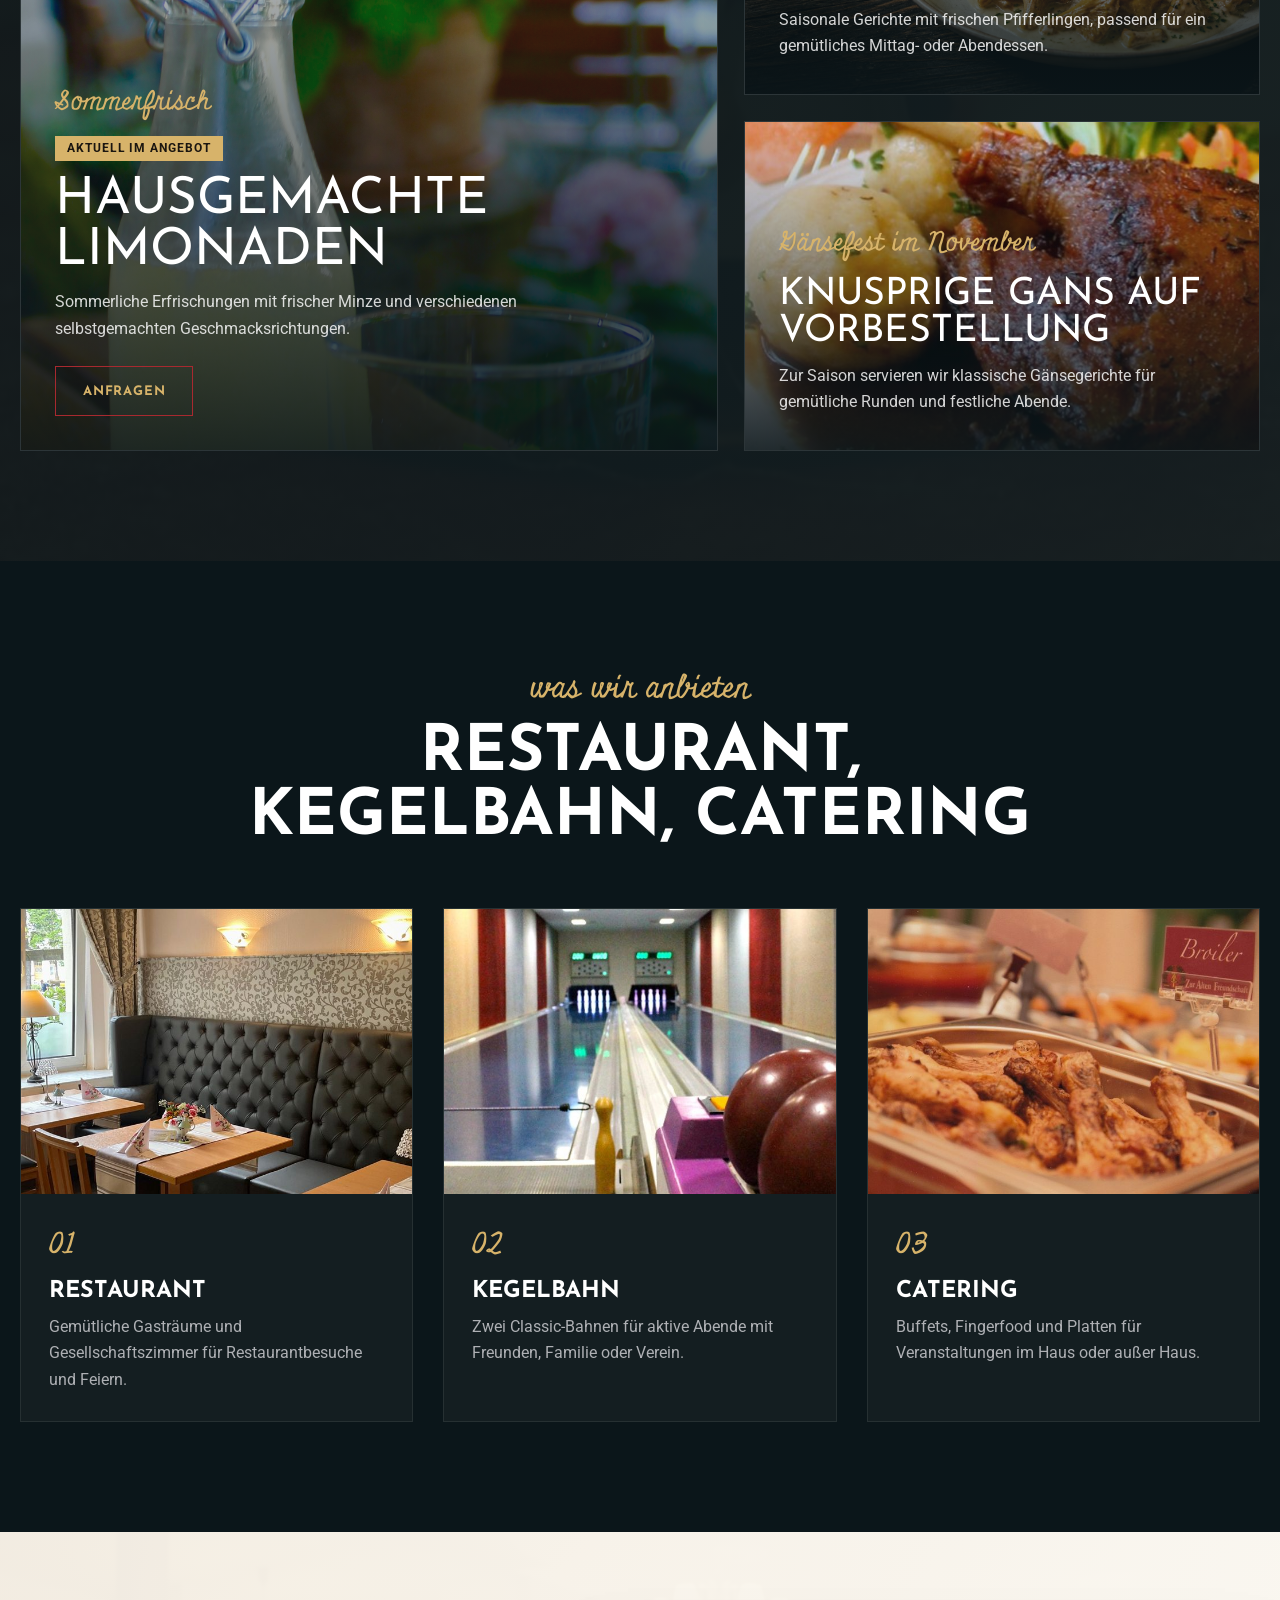
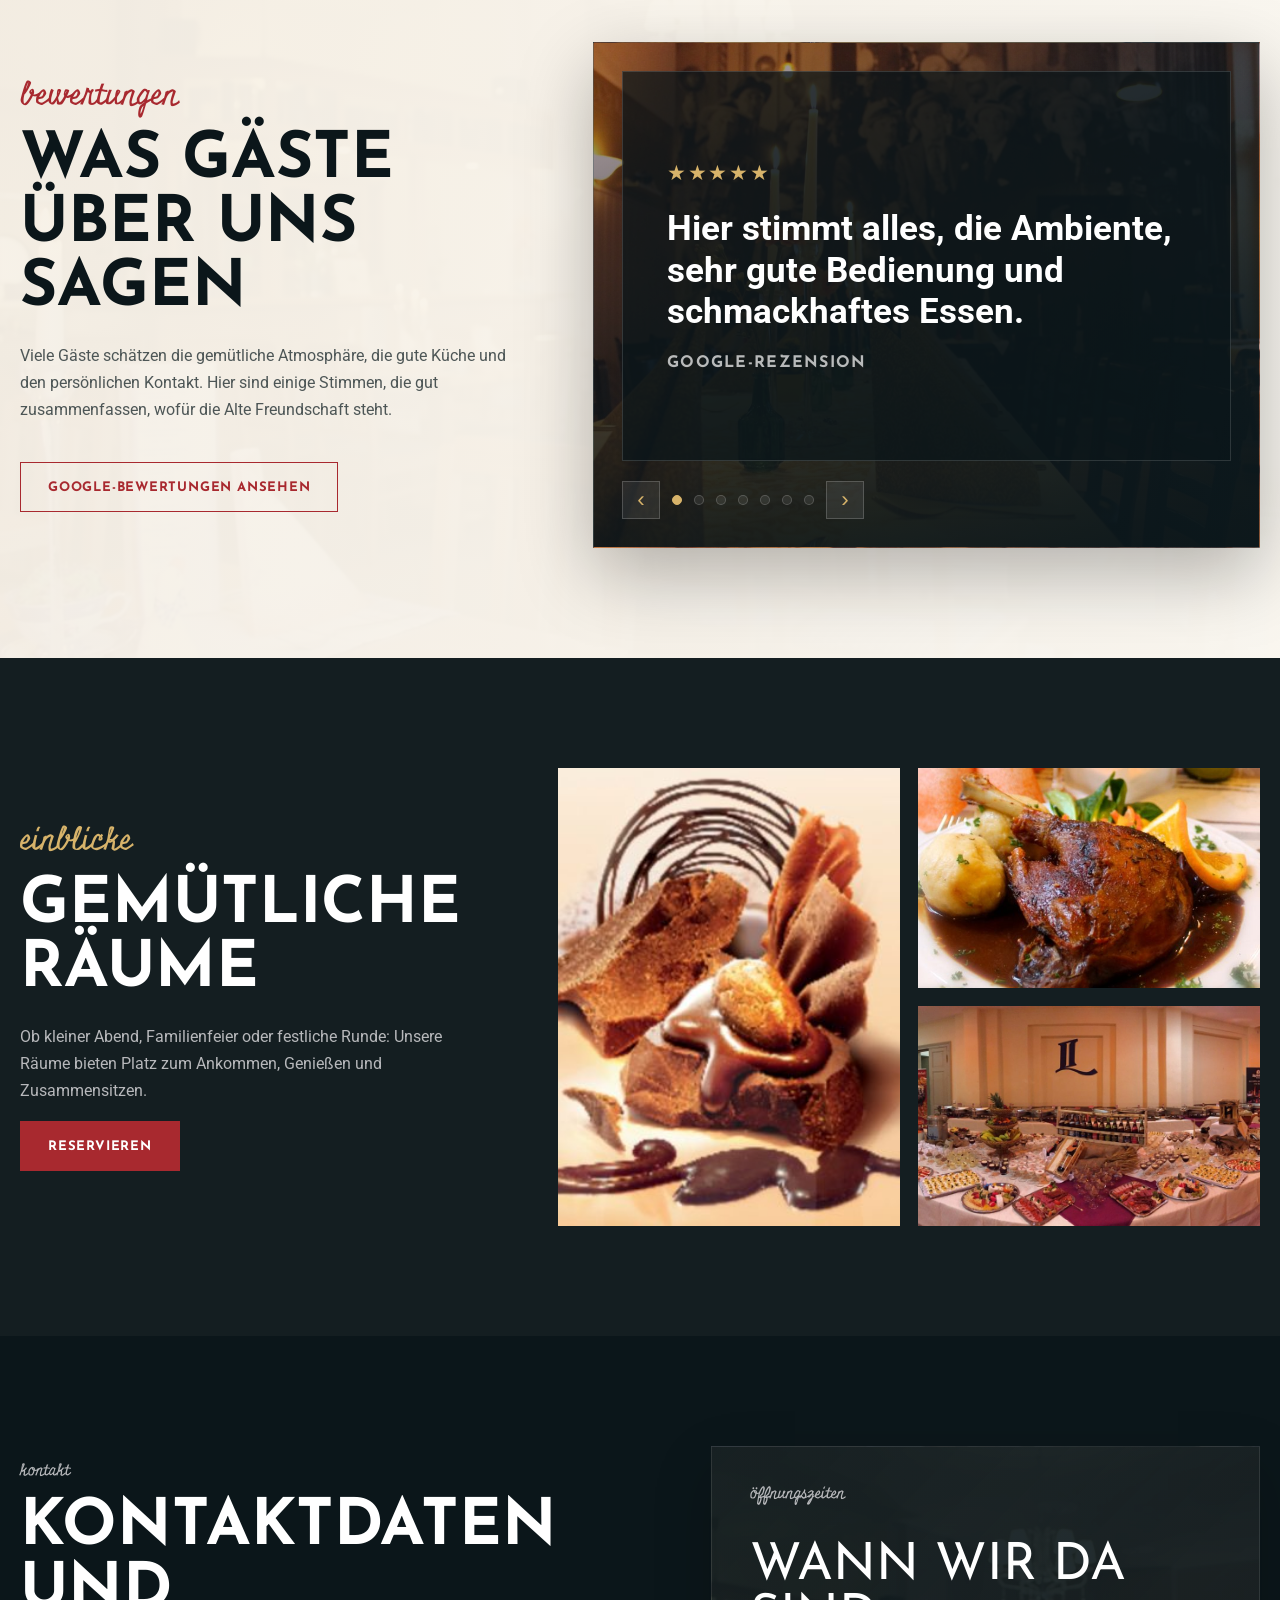
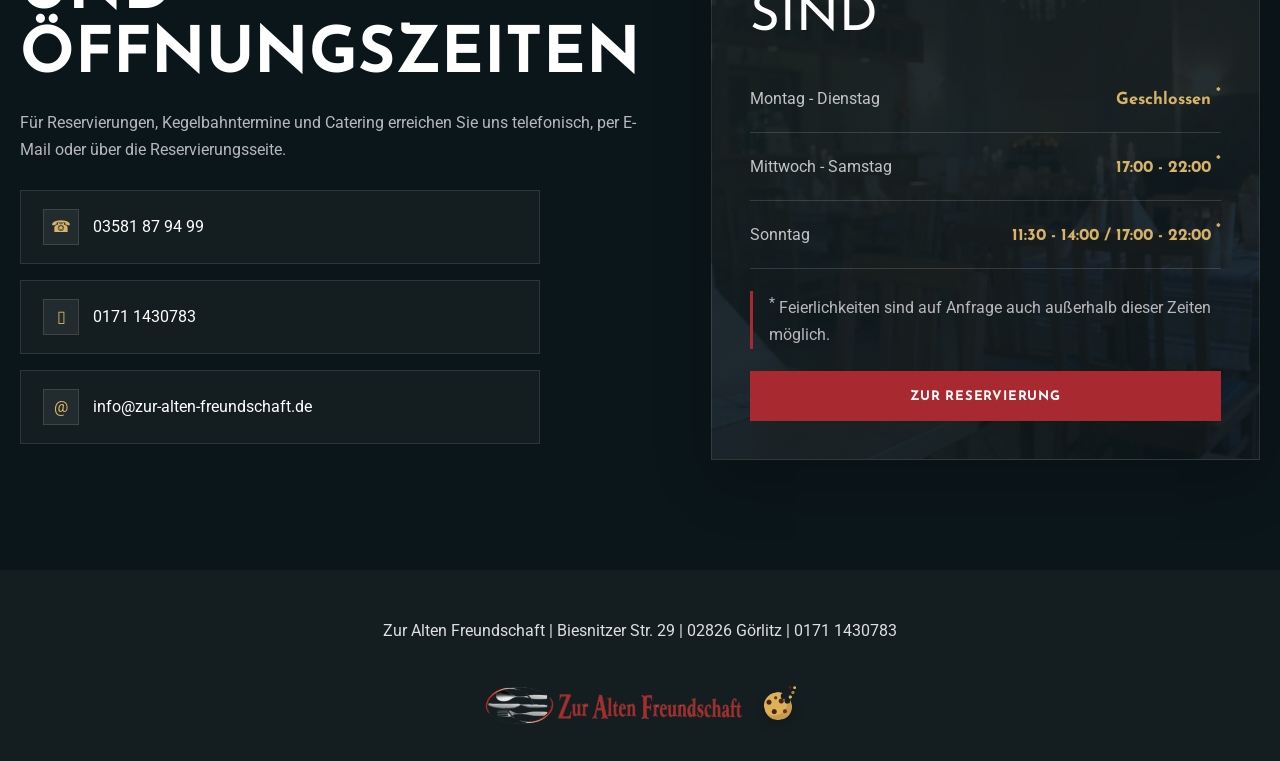
==== commit 300697fe: "Add email notice and short-notice reservation callback reminder" ====
--- a/index.html
+++ b/index.html
@@ -72,7 +72,7 @@
     <link rel="preconnect" href="https://fonts.googleapis.com">
     <link rel="preconnect" href="https://fonts.gstatic.com" crossorigin>
     <link href="https://fonts.googleapis.com/css2?family=Josefin+Sans:wght@300;400;600;700&amp;family=Miniver&amp;family=Roboto:wght@400;500;700&amp;display=swap" rel="stylesheet">
-    <link rel="stylesheet" href="styles.css">
+    <link rel="stylesheet" href="styles.css?v=20261020-notices">
   </head>
   <body class="bites-page">
     <a class="skip-link" href="#inhalt">Zum Inhalt springen</a>
@@ -382,6 +382,6 @@
         <button type="button" data-cookie-accept>Gib mir den Keks!</button>
       </div>
     </div>
-    <script src="script.js"></script>
+    <script src="script.js?v=20261020-notices"></script>
   </body>
 </html>
--- a/styles.css
+++ b/styles.css
@@ -1859,54 +1859,62 @@
 }
 
 .cookie-cookie {
-  width: 62px;
-  height: 62px;
+  width: 88px;
+  height: 70px;
   position: relative;
   display: grid;
   place-items: center;
   color: transparent;
   background:
-    radial-gradient(circle at 20% 32%, #4a2217 0 4px, transparent 5px),
-    radial-gradient(circle at 46% 20%, #6b351e 0 2px, transparent 3px),
-    radial-gradient(circle at 64% 34%, #4a2217 0 4px, transparent 5px),
-    radial-gradient(circle at 34% 68%, #4a2217 0 4px, transparent 5px),
-    radial-gradient(circle at 72% 72%, #6b351e 0 3px, transparent 4px),
-    radial-gradient(circle at 48% 52%, #ddb15a 0 30px, transparent 31px);
-  border-radius: 54% 46% 50% 48% / 47% 53% 45% 55%;
-  box-shadow: inset -8px -10px 0 rgba(107, 58, 23, 0.18), inset 4px 5px 0 rgba(255, 236, 170, 0.22), 0 8px 22px rgba(0, 0, 0, 0.2);
-  transform: rotate(-8deg);
+    radial-gradient(circle at 68% 20%, #6b351e 0 5px, transparent 6px),
+    radial-gradient(circle at 44% 17%, #4a2217 0 2.5px, transparent 3.5px),
+    radial-gradient(circle at 79% 44%, #4a2217 0 4px, transparent 5px),
+    radial-gradient(circle at 49% 52%, #6b351e 0 3.5px, transparent 4.5px),
+    radial-gradient(circle at 69% 76%, #4a2217 0 4px, transparent 5px),
+    radial-gradient(circle at 33% 42%, #6b351e 0 4px, transparent 5px),
+    radial-gradient(circle at 53% 34%, rgba(255, 237, 175, 0.24) 0 19px, transparent 20px),
+    radial-gradient(circle at 58% 47%, #dfa94f 0 38px, transparent 39px);
+  border-radius: 58% 48% 52% 46% / 50% 58% 44% 52%;
+  box-shadow:
+    inset -8px -9px 0 rgba(151, 82, 28, 0.22),
+    inset 5px 5px 0 rgba(255, 236, 170, 0.2),
+    0 10px 22px rgba(0, 0, 0, 0.22);
+  transform: rotate(-9deg);
   --cookie-bite-bg: #732128;
 }
 
 .cookie-cookie::before {
   content: "";
   position: absolute;
-  right: -3px;
-  top: -4px;
-  width: 22px;
-  height: 22px;
-  background: var(--cookie-bite-bg);
-  border-radius: 50%;
+  left: -3px;
+  bottom: -7px;
+  width: 36px;
+  height: 25px;
+  background:
+    radial-gradient(circle at 62% 55%, #4a2217 0 3px, transparent 4px),
+    linear-gradient(160deg, #e0a84f 0%, #c98131 100%);
+  border-radius: 58% 42% 48% 54% / 45% 56% 42% 55%;
   box-shadow:
-    -9px 4px 0 -5px var(--cookie-bite-bg),
-    -3px 15px 0 -5px var(--cookie-bite-bg);
+    inset -4px -4px 0 rgba(120, 67, 26, 0.18),
+    0 7px 11px rgba(0, 0, 0, 0.18);
+  transform: rotate(13deg);
   pointer-events: none;
 }
 
 .cookie-cookie::after {
   content: "";
   position: absolute;
-  right: -16px;
-  top: -8px;
-  width: 24px;
-  height: 26px;
+  left: 8px;
+  bottom: 14px;
+  width: 31px;
+  height: 25px;
   background:
-    radial-gradient(circle at 18% 78%, #ddb15a 0 2px, transparent 3px),
-    radial-gradient(circle at 50% 55%, #b77735 0 2px, transparent 3px),
-    radial-gradient(circle at 76% 28%, #ddb15a 0 1.8px, transparent 2.8px),
-    radial-gradient(circle at 42% 14%, #4a2217 0 1.5px, transparent 2.5px),
-    radial-gradient(circle at 88% 70%, #6b351e 0 1.4px, transparent 2.4px);
-  transform: rotate(18deg);
+    radial-gradient(circle at 13% 72%, #e0a84f 0 2px, transparent 3px),
+    radial-gradient(circle at 33% 48%, #6b351e 0 2px, transparent 3px),
+    radial-gradient(circle at 54% 70%, #d6923d 0 1.8px, transparent 2.8px),
+    radial-gradient(circle at 71% 38%, #e0a84f 0 2px, transparent 3px),
+    radial-gradient(circle at 88% 18%, #6b351e 0 1.6px, transparent 2.6px);
+  transform: rotate(-14deg);
   pointer-events: none;
 }
 
@@ -1921,23 +1929,32 @@
     radial-gradient(circle at 34% 68%, #4a2217 0 2px, transparent 3px),
     radial-gradient(circle at 72% 72%, #6b351e 0 1.5px, transparent 2.5px),
     radial-gradient(circle at 48% 52%, #ddb15a 0 14px, transparent 15px);
+  border-radius: 54% 46% 50% 48% / 47% 53% 45% 55%;
   box-shadow: inset -4px -5px 0 rgba(107, 58, 23, 0.18), 0 5px 12px rgba(0, 0, 0, 0.2);
+  transform: rotate(-8deg);
   --cookie-bite-bg: #141e21;
 }
 
 .cookie-cookie.mini::before {
+  left: auto;
+  bottom: auto;
   right: -2px;
   top: -2px;
   width: 10px;
   height: 10px;
+  background: var(--cookie-bite-bg);
+  border-radius: 50%;
   box-shadow:
     -4px 2px 0 -2px var(--cookie-bite-bg),
     -1px 7px 0 -2px var(--cookie-bite-bg);
+  transform: none;
 }
 
 .cookie-cookie.mini::after {
   right: -9px;
   top: -5px;
+  left: auto;
+  bottom: auto;
   width: 13px;
   height: 14px;
   background:
@@ -4006,3 +4023,51 @@
     display: none;
   }
 }
+
+/* Temporary notice about email enquiries. Native dialog provides focus trapping and Escape. */
+.email-notice {
+  box-sizing: border-box;
+  width: min(620px, calc(100% - 32px));
+  max-height: calc(100dvh - 32px);
+  margin: auto;
+  padding: clamp(24px, 5vw, 42px);
+  overflow-y: auto;
+  color: #26383a;
+  background: #faf6ee;
+  border: 1px solid #d7c6b6;
+  border-top: 6px solid #7f1d24;
+  border-radius: 8px;
+  box-shadow: 0 24px 90px #0006;
+  font-family: Nunito, Arial, sans-serif;
+}
+.email-notice::backdrop { background: rgba(7, 19, 22, .76); }
+.email-notice .email-notice-eyebrow {
+  margin: 0 0 12px;
+  color: #7f1d24;
+  font-size: .8rem;
+  font-weight: 800;
+  letter-spacing: .12em;
+  text-transform: uppercase;
+}
+.email-notice h2 {
+  margin: 0 0 20px;
+  font-size: clamp(1.6rem, 5vw, 2.1rem);
+  line-height: 1.15;
+}
+.email-notice p { margin: 0 0 16px; font-size: 1rem; line-height: 1.6; }
+.email-notice-phones { display: flex; flex-wrap: wrap; gap: 8px 24px; margin: 22px 0; }
+.email-notice-phones a { color: #7f1d24; font-weight: 800; text-underline-offset: 4px; padding: 8px 0; }
+.email-notice button {
+  width: 100%;
+  min-height: 48px;
+  padding: 14px 18px;
+  border: 0;
+  border-radius: 3px;
+  background: #7f1d24;
+  color: white;
+  font: inherit;
+  font-weight: 800;
+  cursor: pointer;
+}
+.email-notice button:hover { background: #60151b; }
+.email-notice :focus-visible { outline: 3px solid #26383a; outline-offset: 4px; }
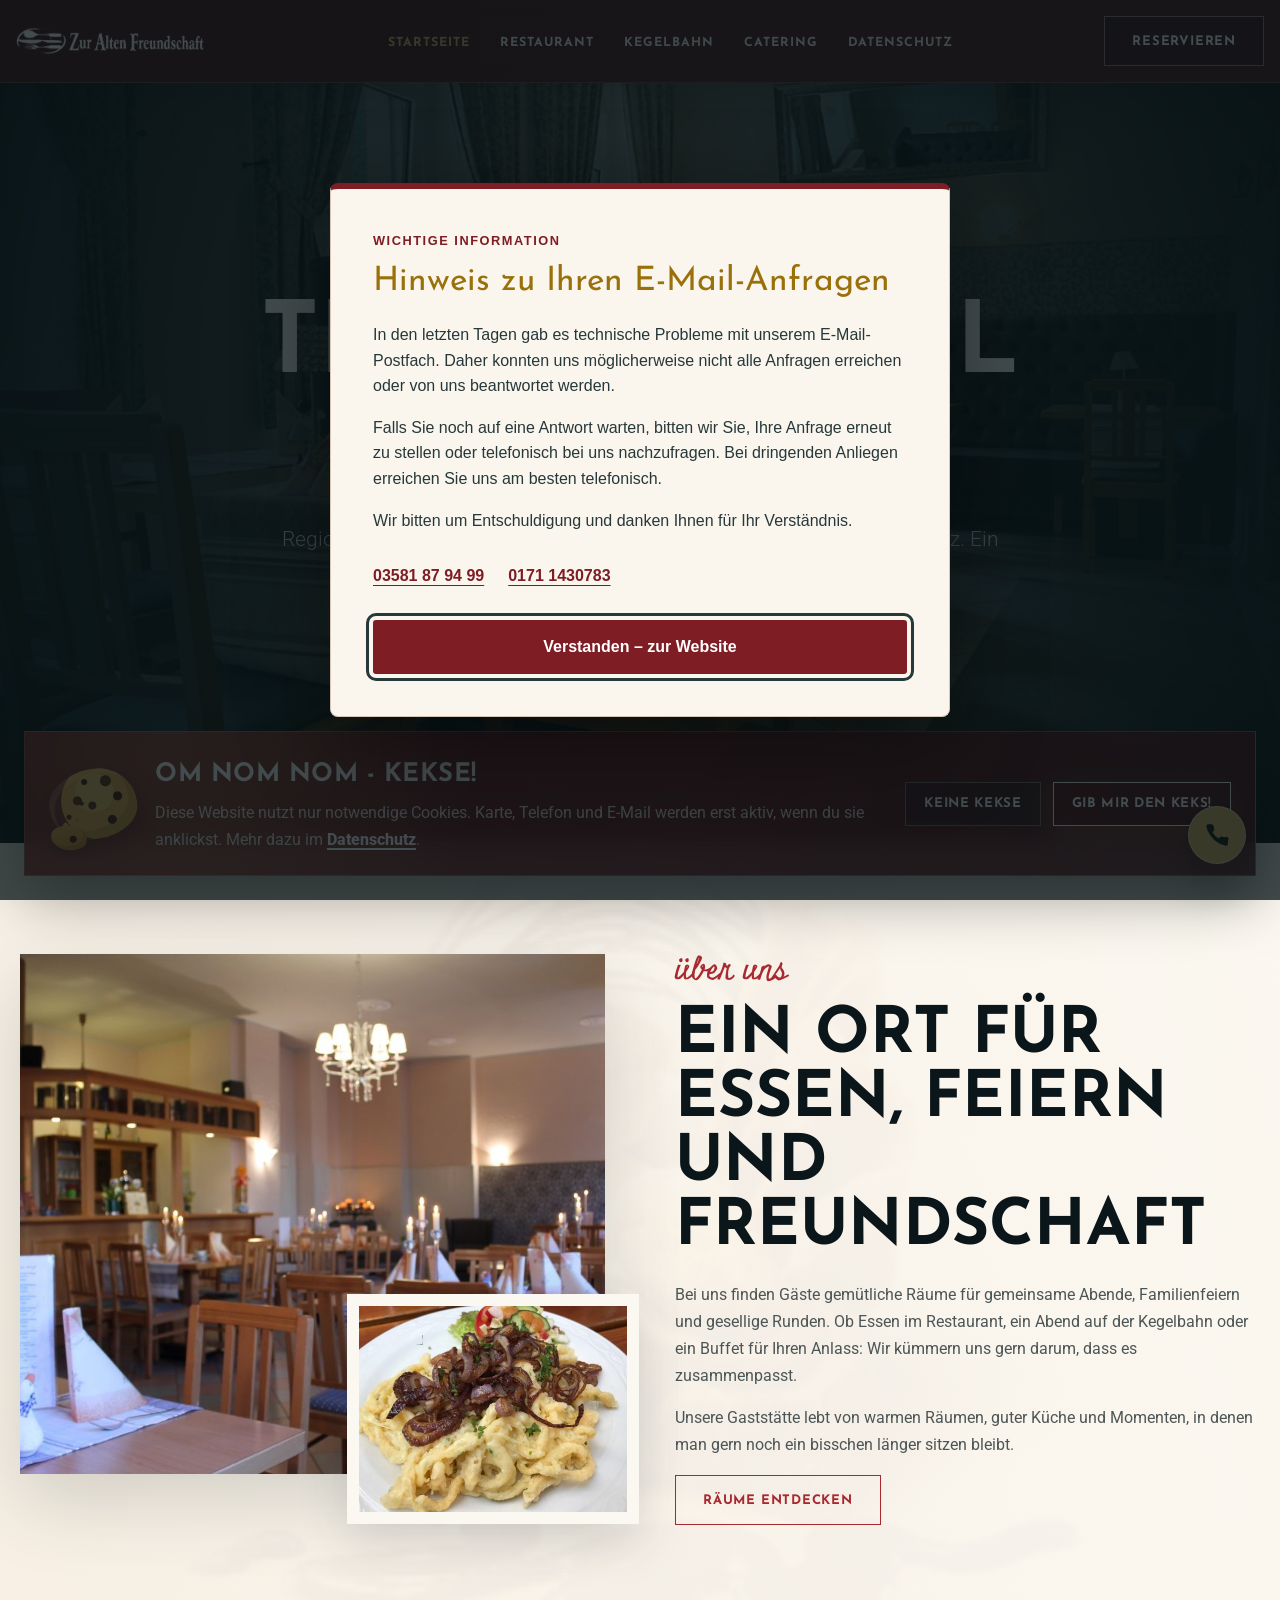
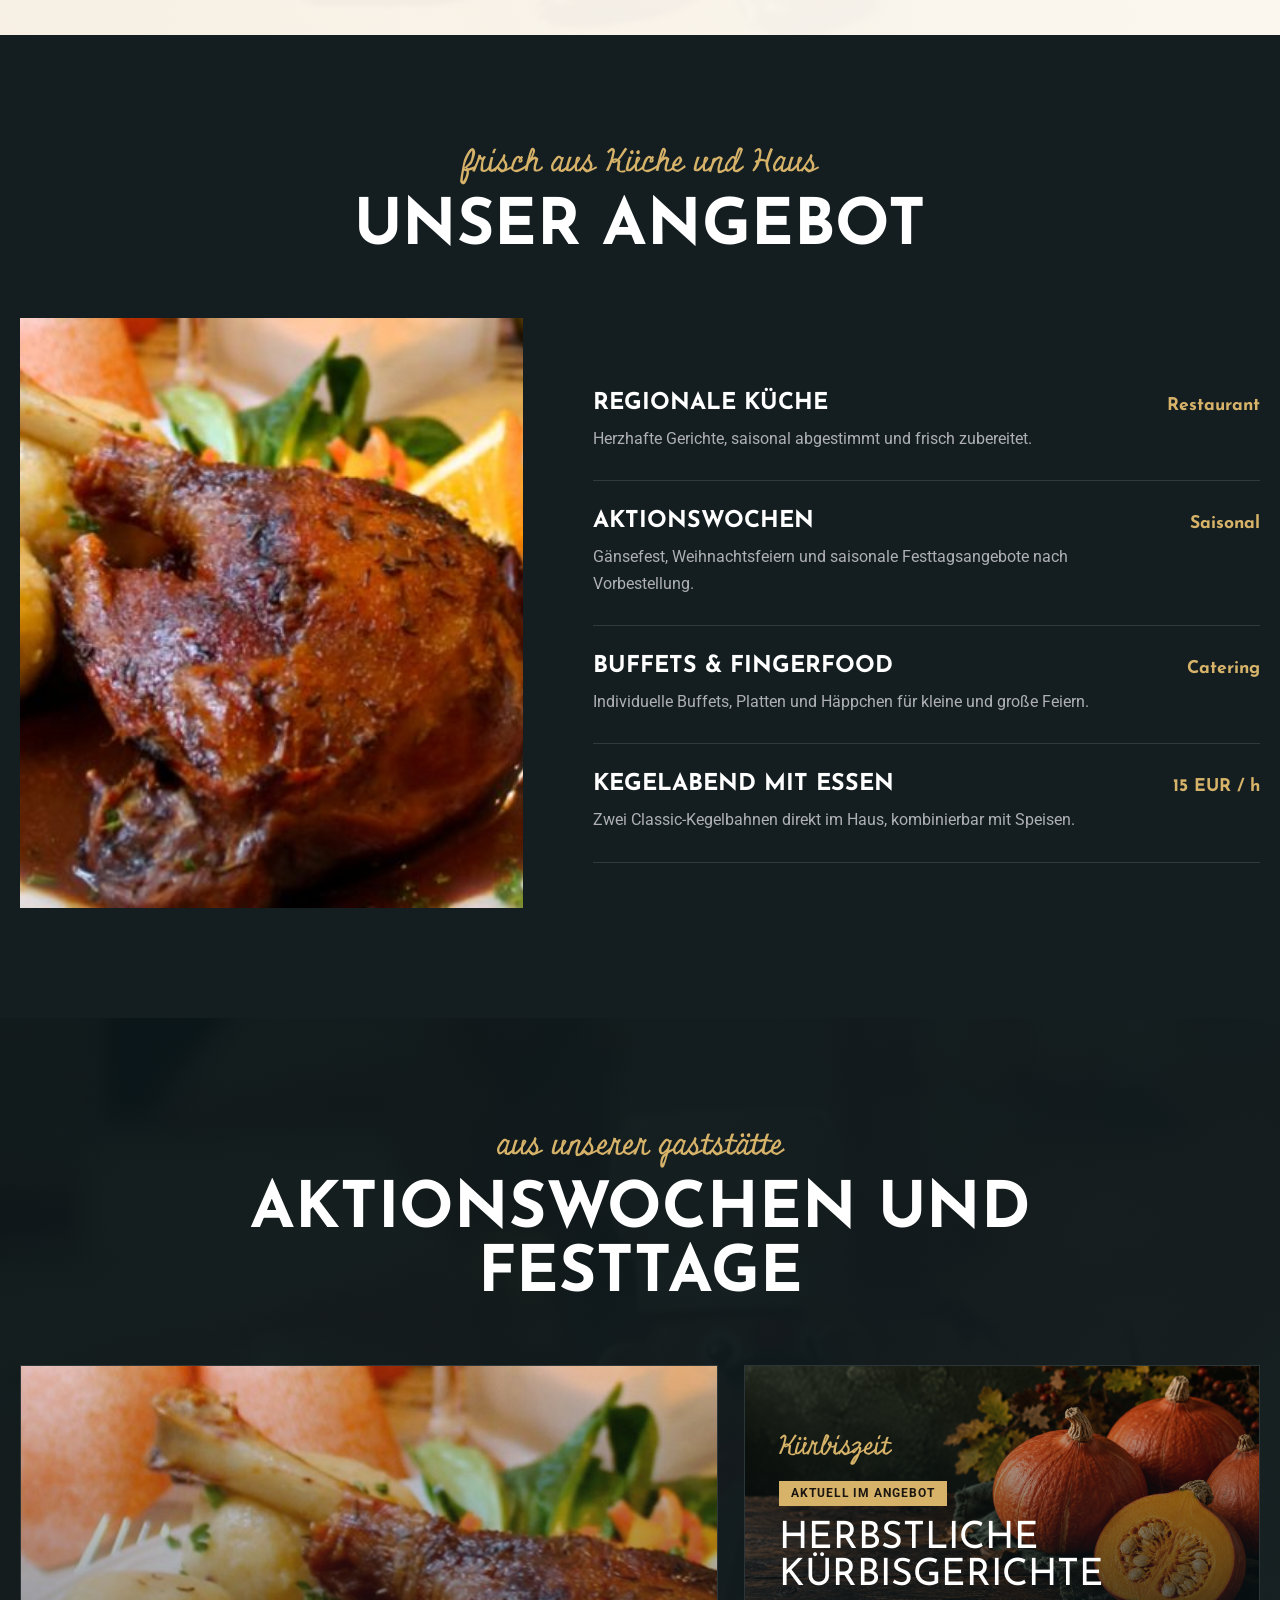
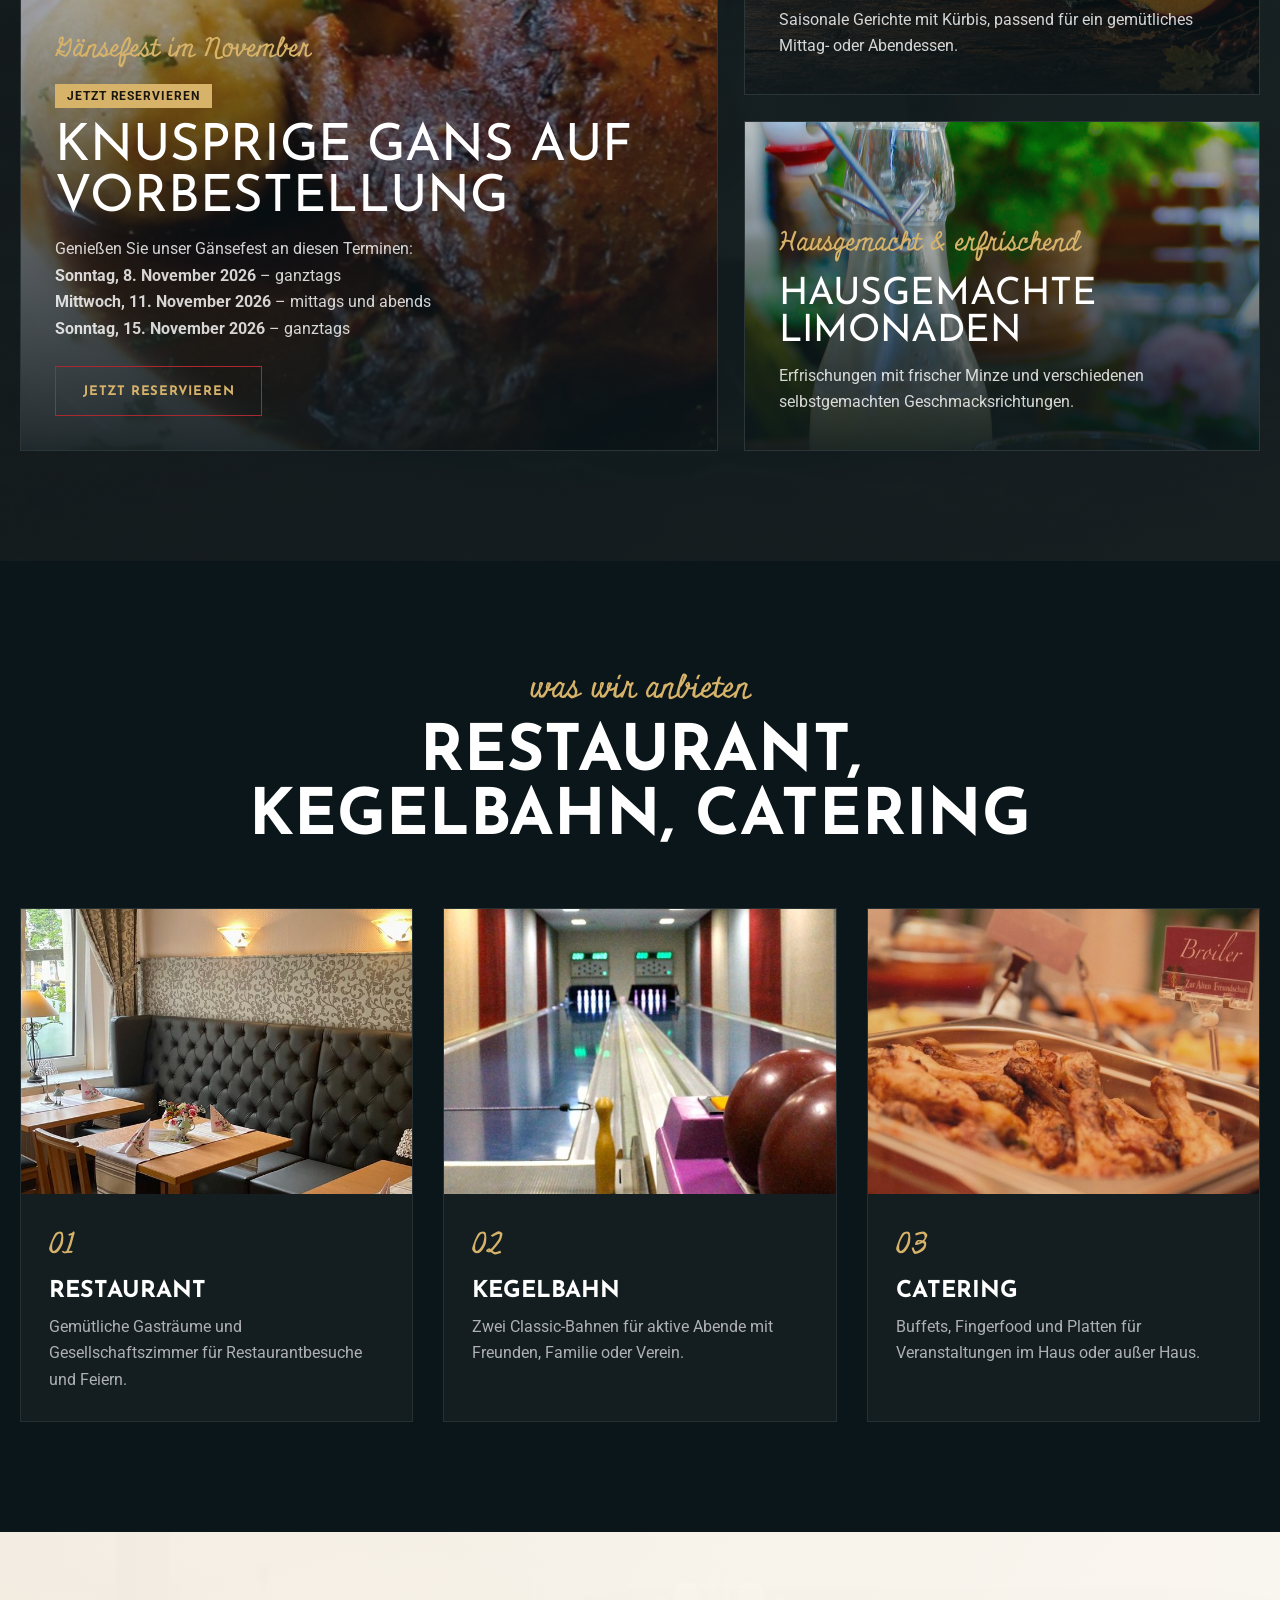
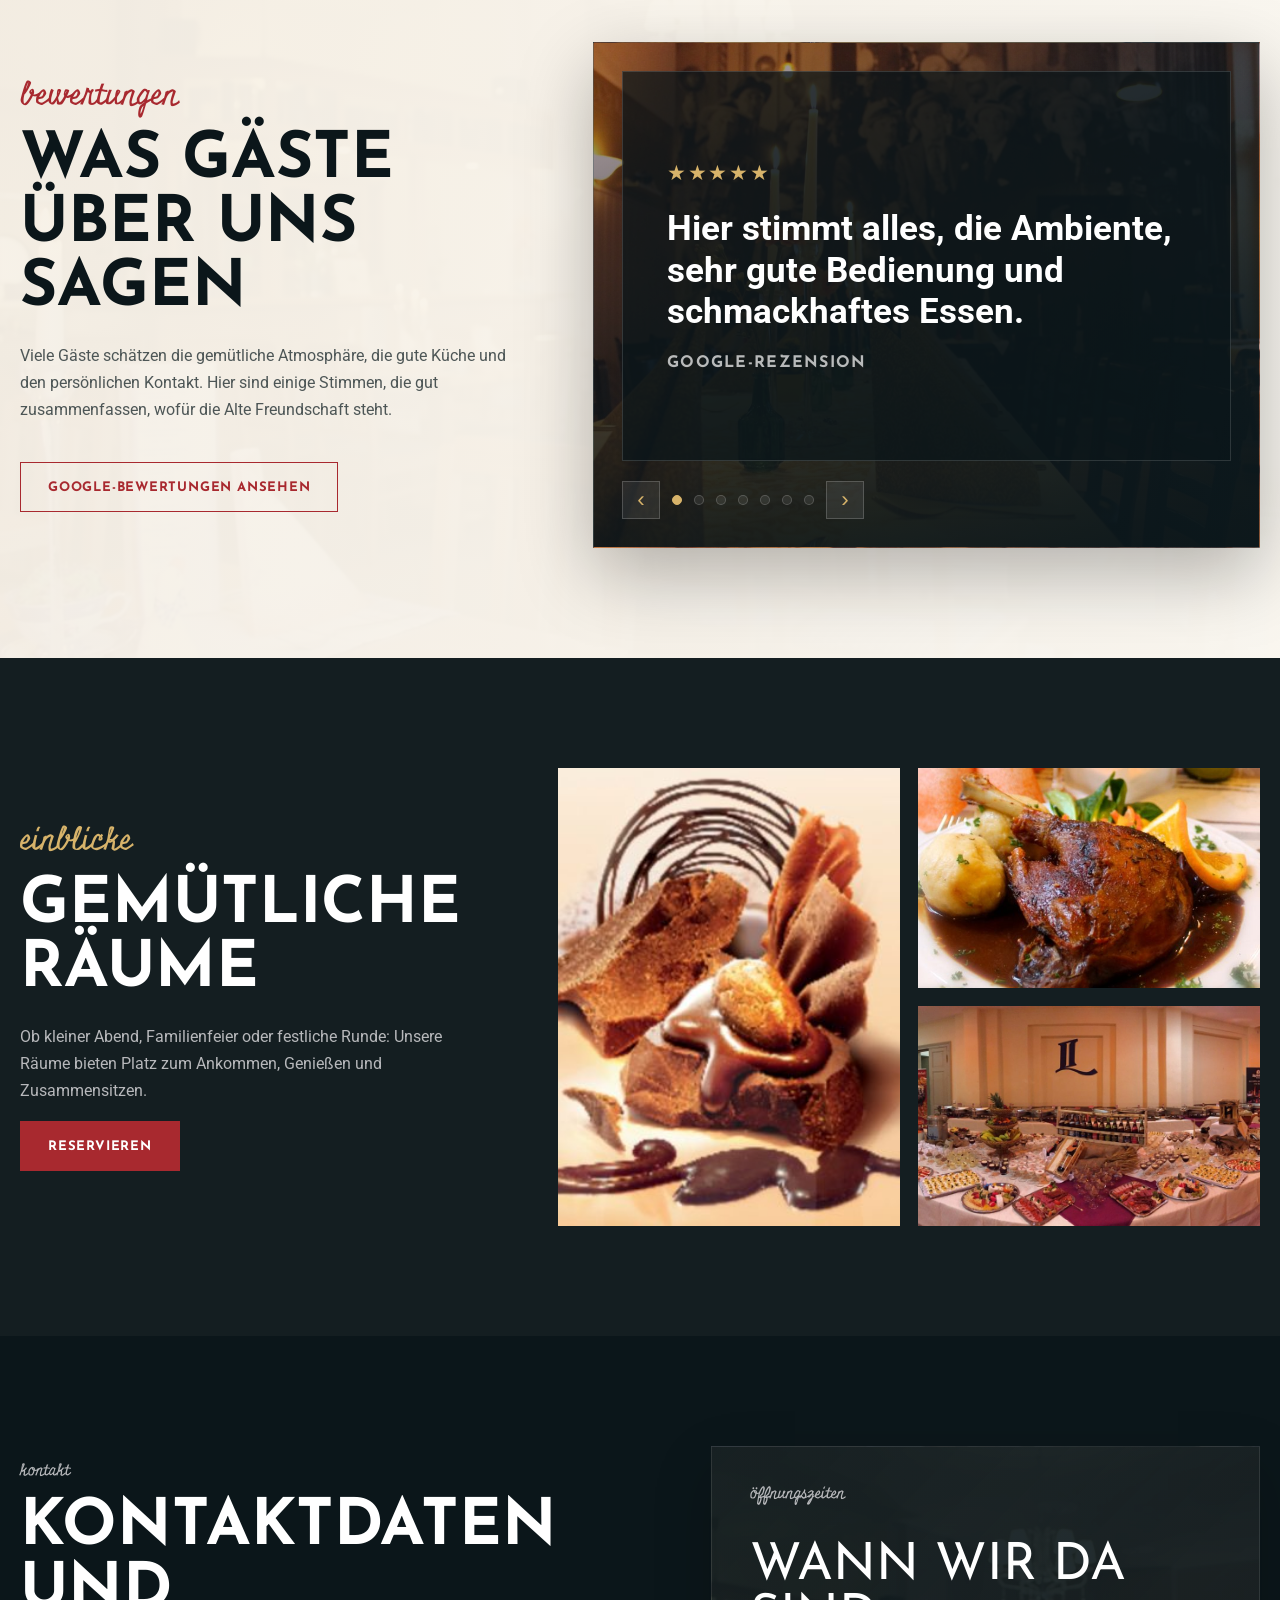
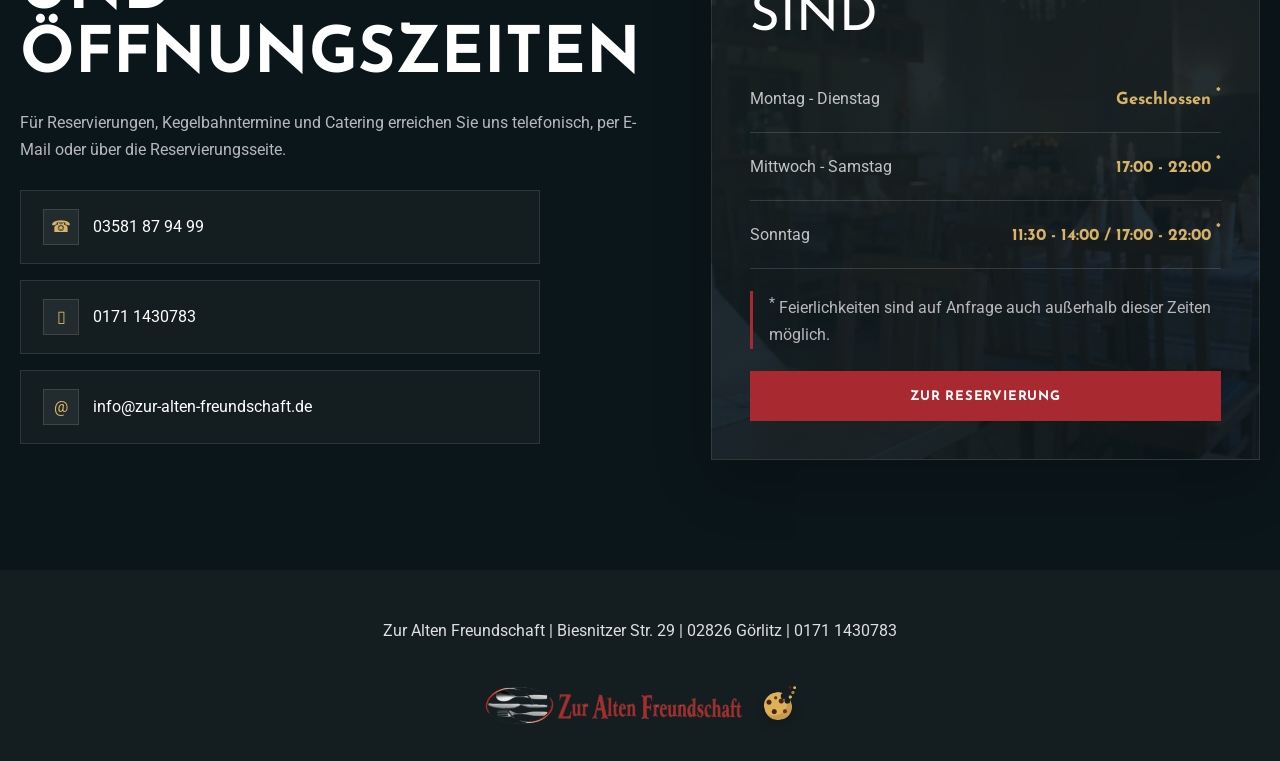
==== commit 06d30d8c: "Feature goose feast dates and pumpkin season" ====
--- a/index.html
+++ b/index.html
@@ -183,30 +183,33 @@
           </div>
           <div class="bites-action-week-grid">
             <article class="bites-action-week featured">
-              <img src="assets/images/hausgemachte-limonade.jpg" alt="Hausgemachte Limonade mit Minze">
+              <img src="assets/images/action-xmas-food.jpg" alt="Saisonales Gänsegericht">
               <div>
-                <span>Sommerfrisch</span>
-                <strong class="action-current">Aktuell im Angebot</strong>
-                <h3>Hausgemachte Limonaden</h3>
-                <p>Sommerliche Erfrischungen mit frischer Minze und verschiedenen selbstgemachten Geschmacksrichtungen.</p>
-                <a class="bites-button outline" href="reservierung.html">Anfragen</a>
+                <span>Gänsefest im November</span>
+                <strong class="action-current">Jetzt reservieren</strong>
+                <h3>Knusprige Gans auf Vorbestellung</h3>
+                <p>Genießen Sie unser Gänsefest an diesen Terminen:</p>
+                <p><strong>Sonntag, 8. November 2026</strong> – ganztags<br>
+                  <strong>Mittwoch, 11. November 2026</strong> – mittags und abends<br>
+                  <strong>Sonntag, 15. November 2026</strong> – ganztags</p>
+                <a class="bites-button outline" href="reservierung.html">Jetzt reservieren</a>
               </div>
             </article>
             <article class="bites-action-week">
-              <img src="assets/images/action-pfifferlinge.jpg" alt="Saisonales Gericht mit frischen Pfifferlingen">
+              <img src="assets/images/action-kuerbis.png" alt="Herbstliche Kürbisse auf einem rustikalen Holztisch">
               <div>
-                <span>Pfifferlingszeit</span>
+                <span>Kürbiszeit</span>
                 <strong class="action-current">Aktuell im Angebot</strong>
-                <h3>Frische Pfifferlinge</h3>
-                <p>Saisonale Gerichte mit frischen Pfifferlingen, passend für ein gemütliches Mittag- oder Abendessen.</p>
+                <h3>Herbstliche Kürbisgerichte</h3>
+                <p>Saisonale Gerichte mit Kürbis, passend für ein gemütliches Mittag- oder Abendessen.</p>
               </div>
             </article>
             <article class="bites-action-week">
-              <img src="assets/images/action-xmas-food.jpg" alt="Saisonales Gänsegericht">
+              <img src="assets/images/hausgemachte-limonade.jpg" alt="Hausgemachte Limonade mit Minze">
               <div>
-                <span>Gänsefest im November</span>
-                <h3>Knusprige Gans auf Vorbestellung</h3>
-                <p>Zur Saison servieren wir klassische Gänsegerichte für gemütliche Runden und festliche Abende.</p>
+                <span>Hausgemacht &amp; erfrischend</span>
+                <h3>Hausgemachte Limonaden</h3>
+                <p>Erfrischungen mit frischer Minze und verschiedenen selbstgemachten Geschmacksrichtungen.</p>
               </div>
             </article>
           </div>
